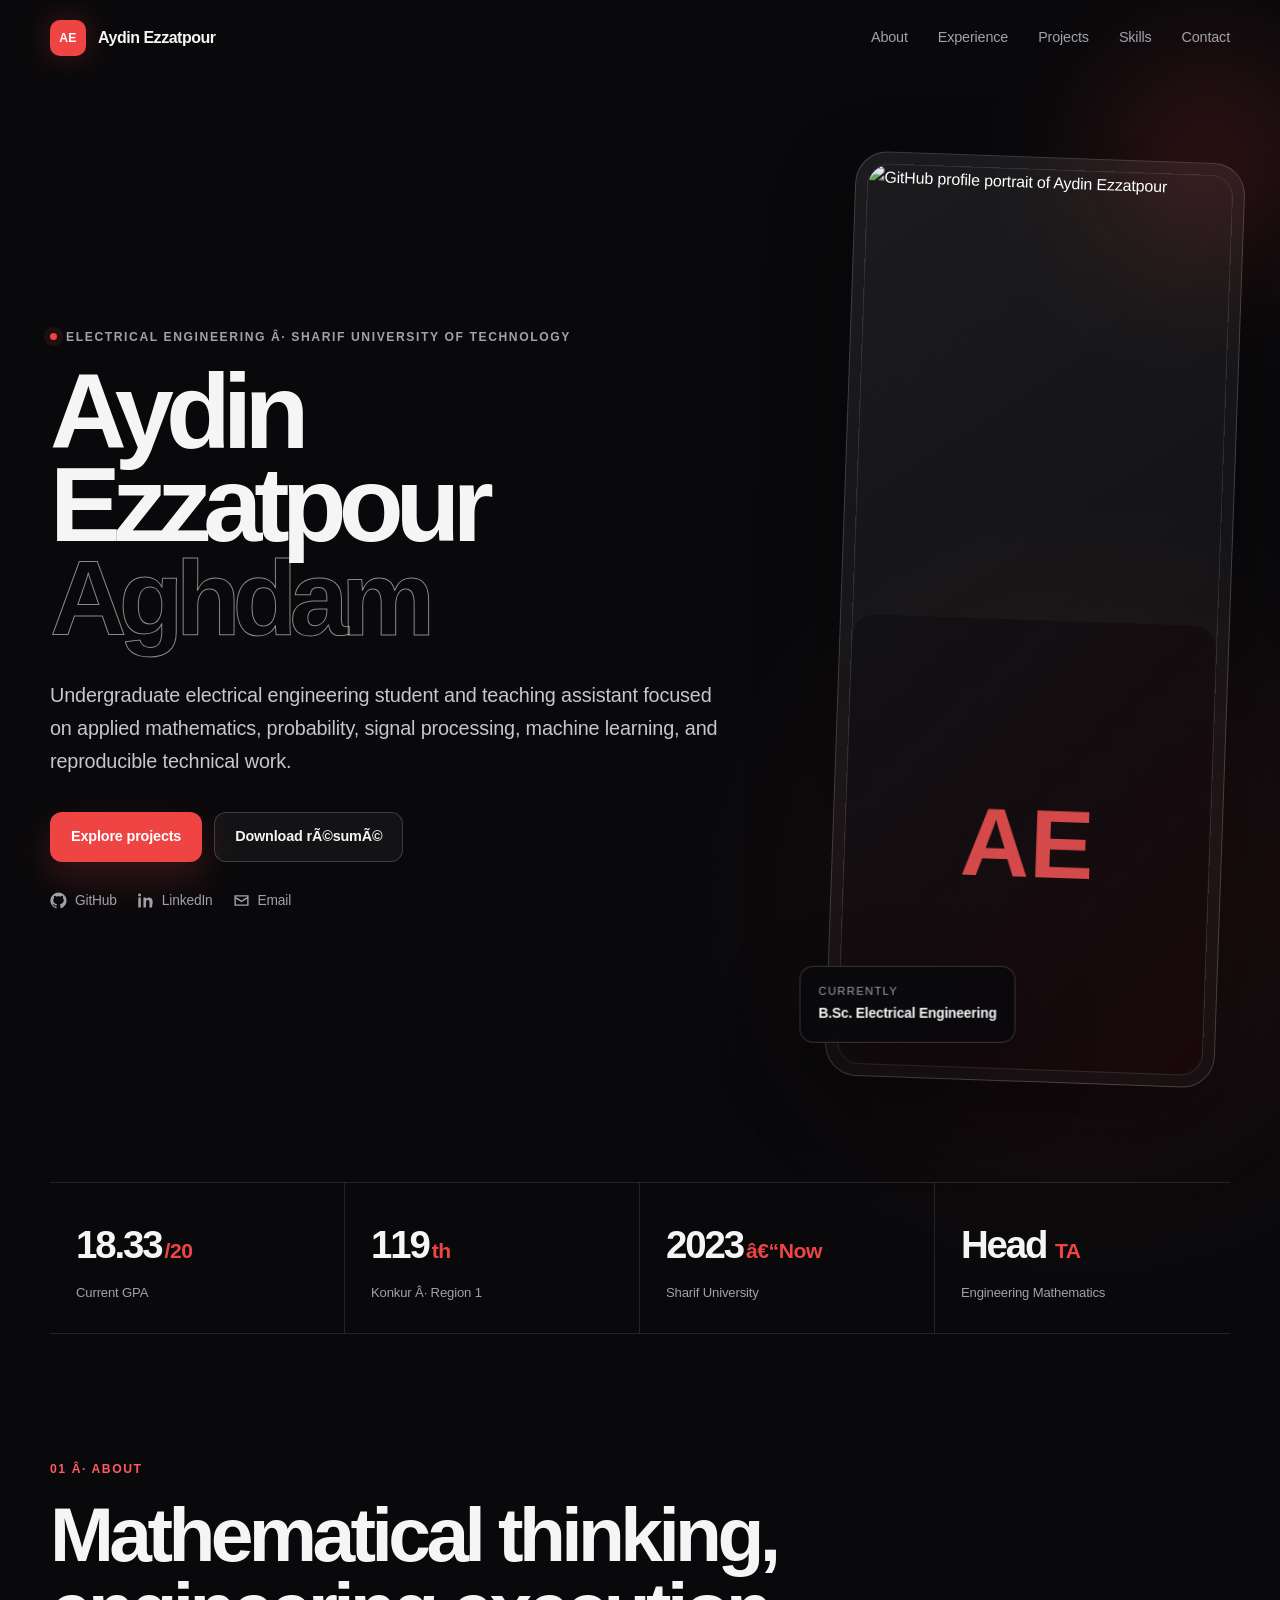
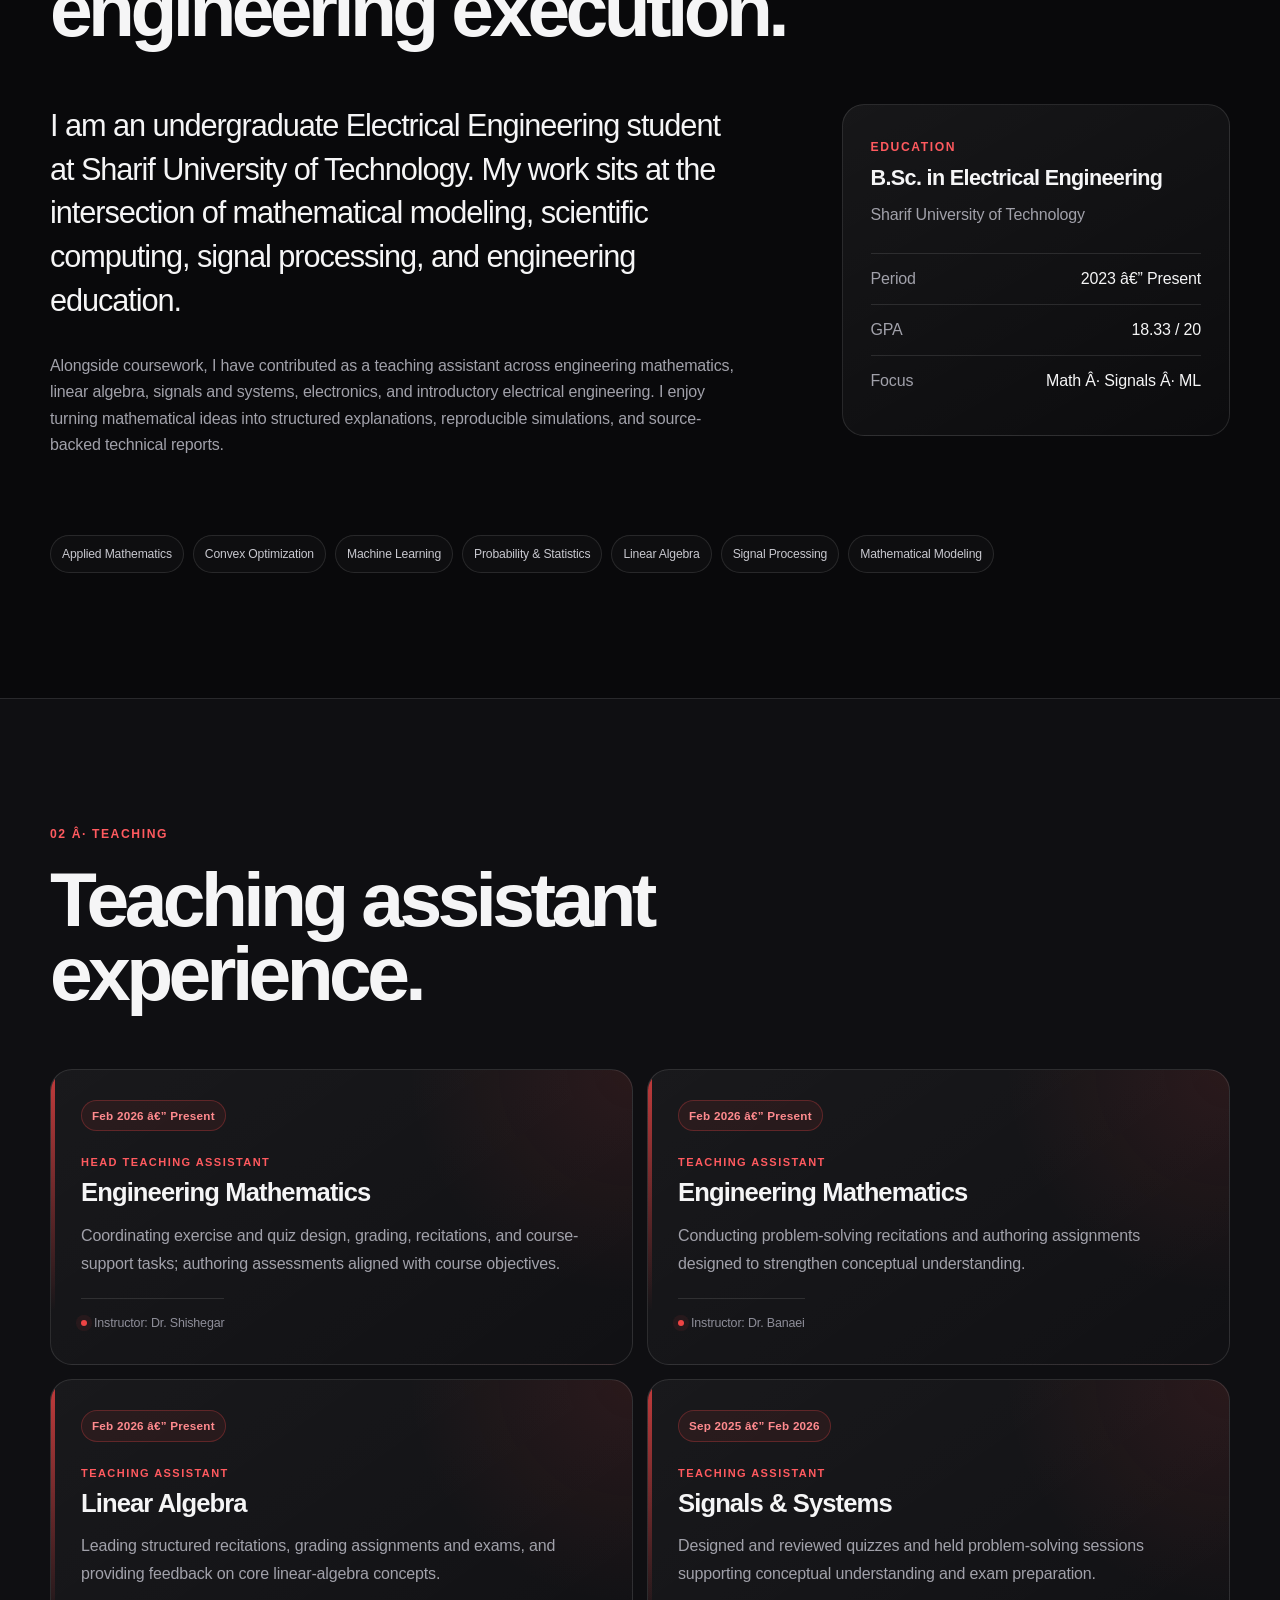
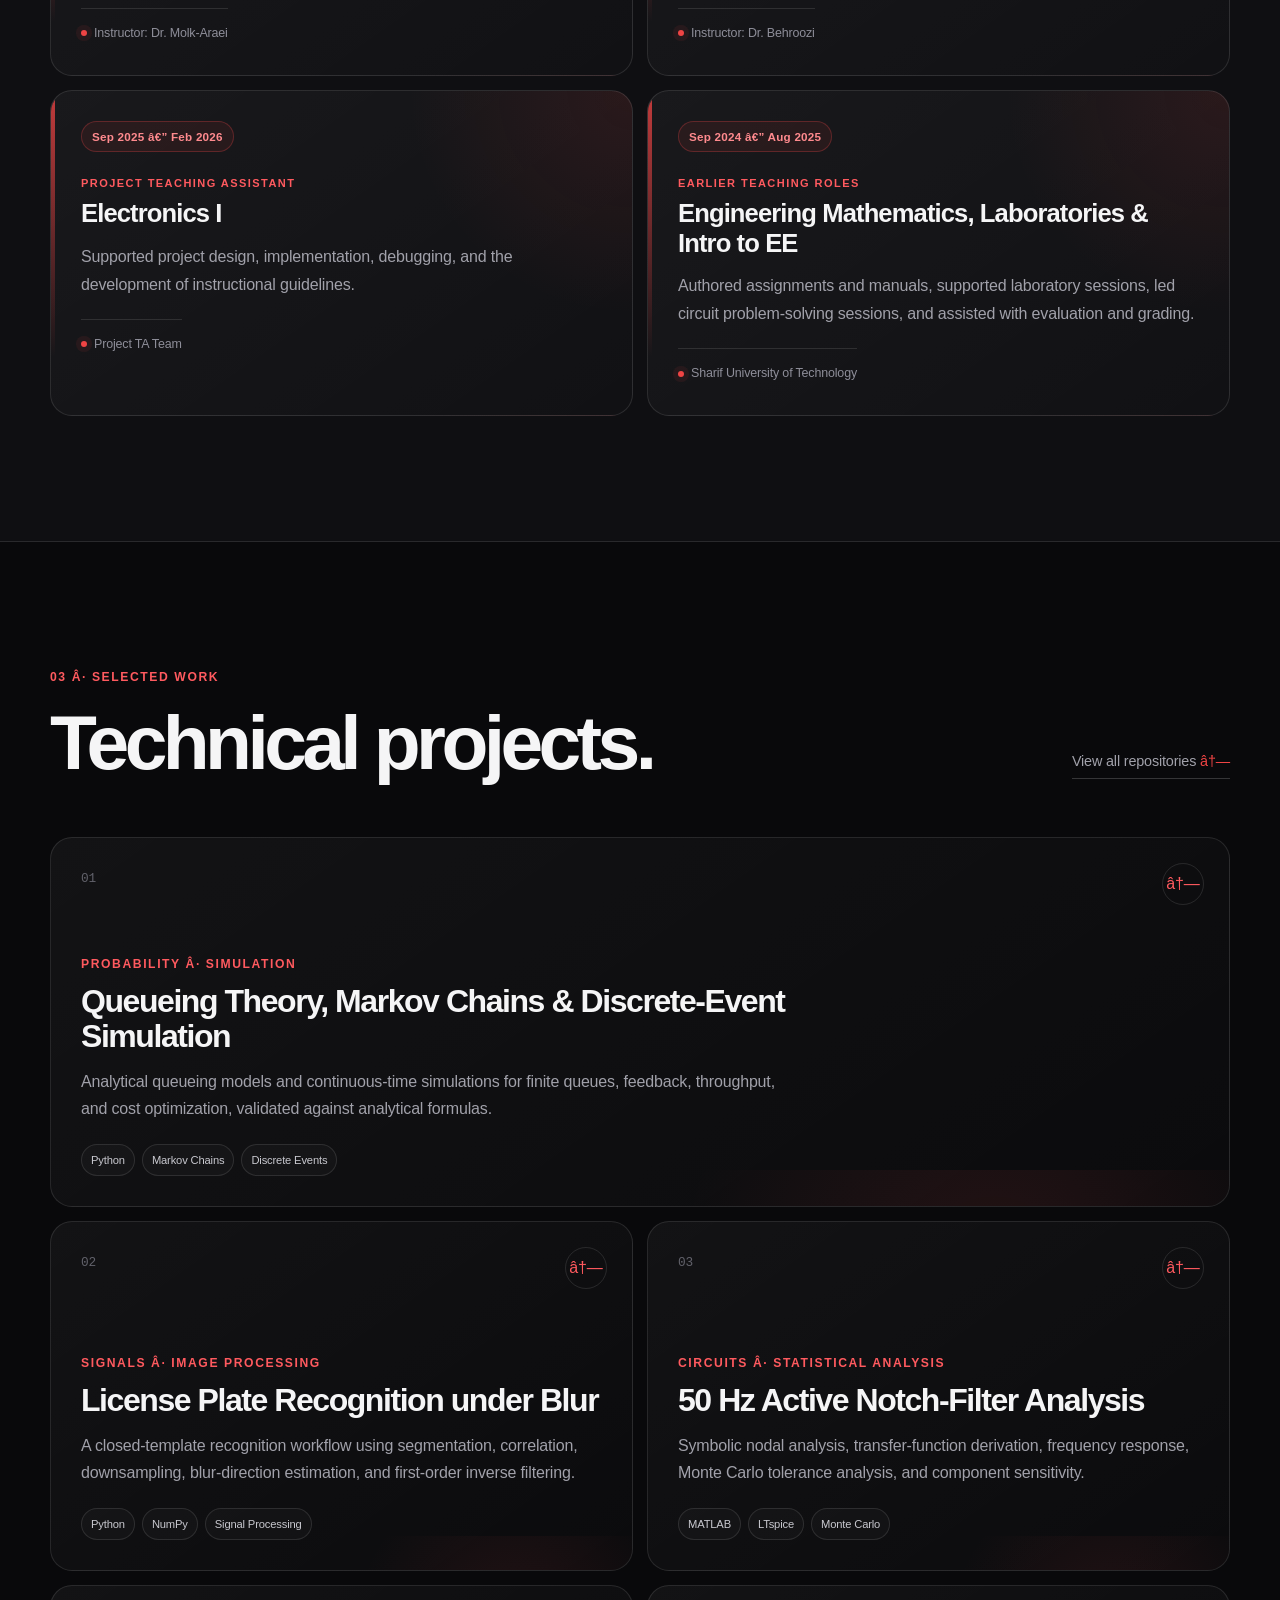
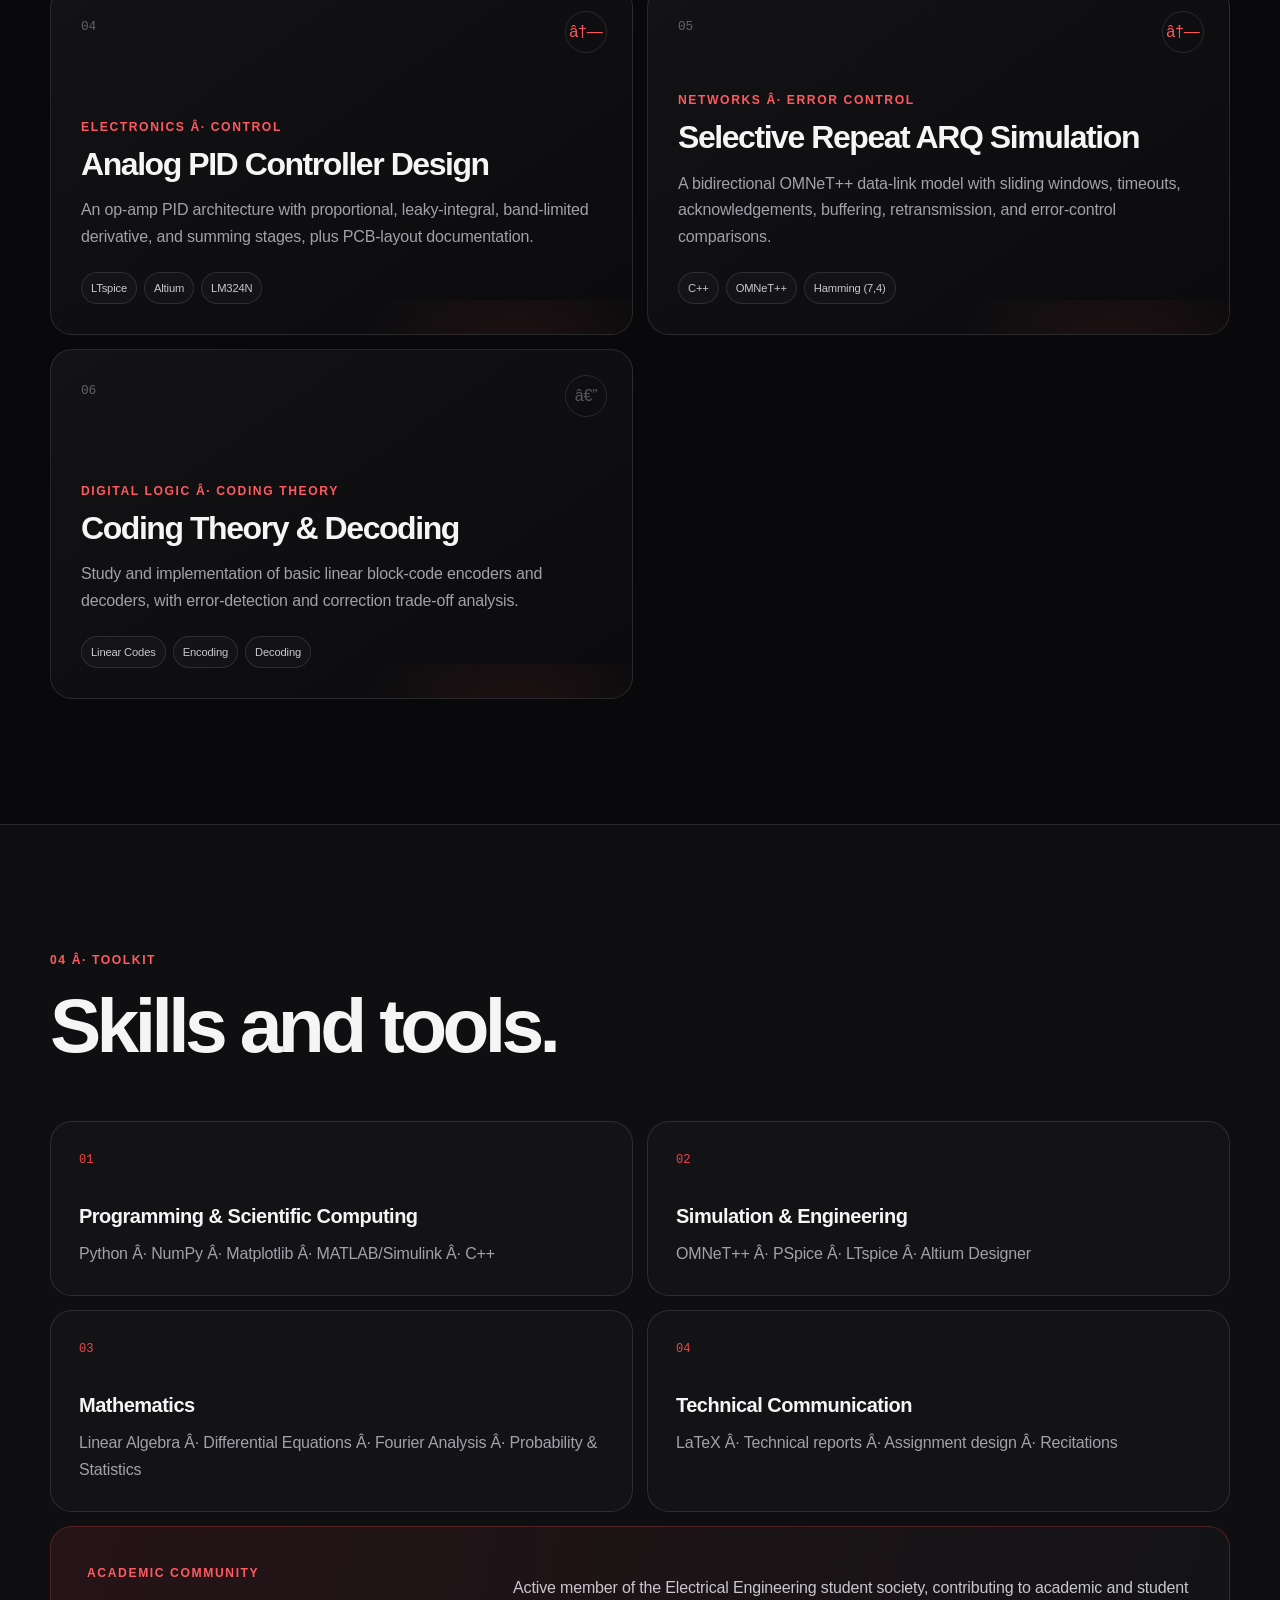
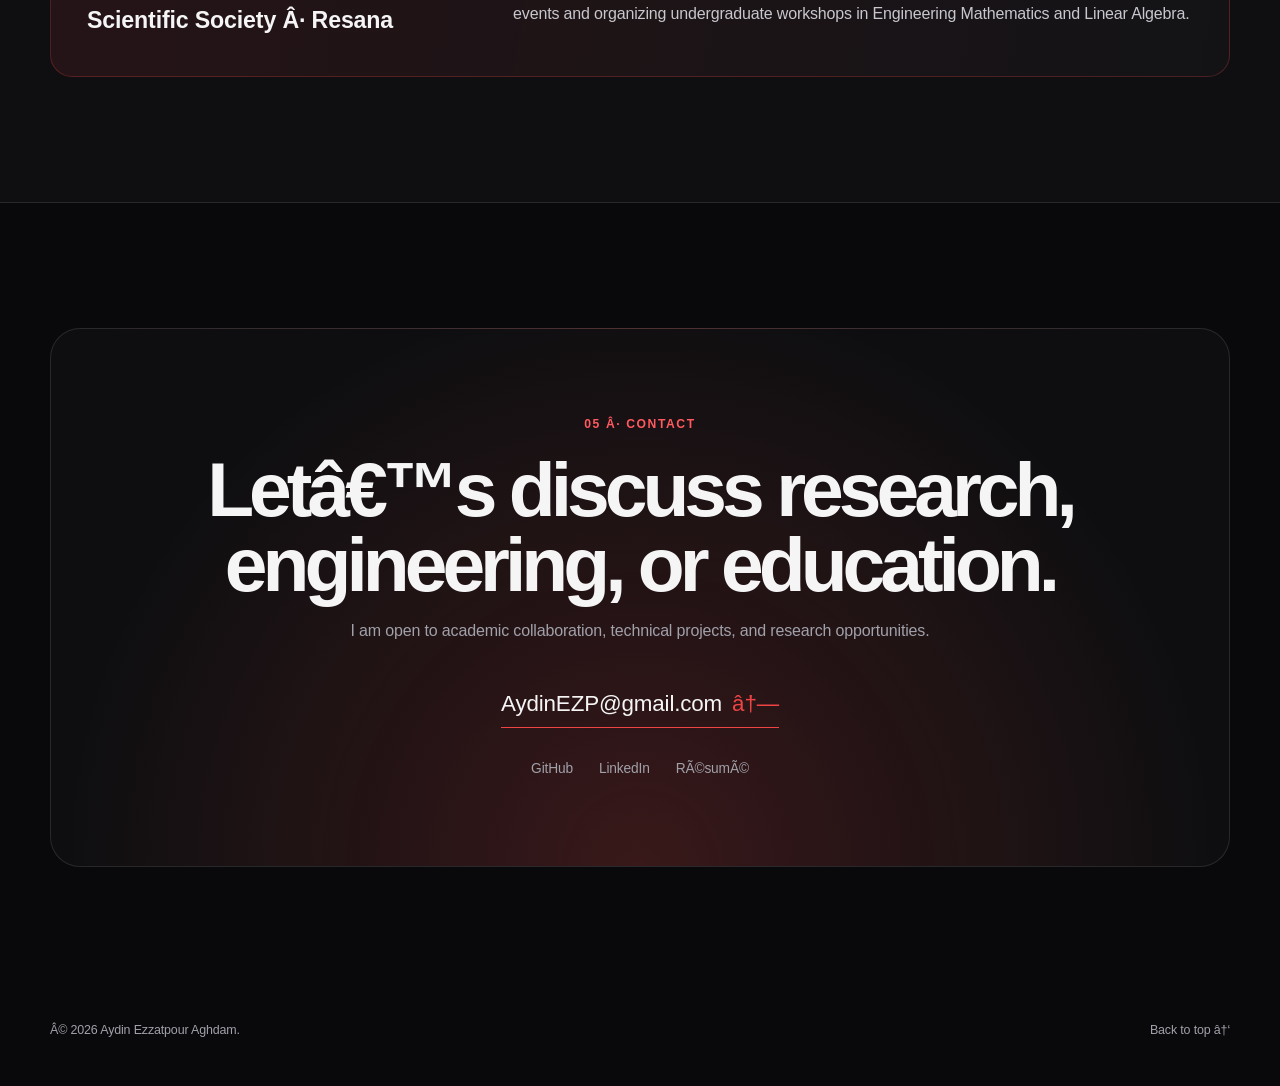
==== index.html @ 7d92f510 "Replace site with updated version" ====
﻿<!doctype html>
<html lang="en">
<head>
  <meta charset="utf-8">
  <meta name="viewport" content="width=device-width, initial-scale=1">
  <title>Aydin Ezzatpour Aghdam | Electrical Engineering</title>
  <meta name="description" content="Personal website of Aydin Ezzatpour Aghdam, an Electrical Engineering student at Sharif University of Technology interested in applied mathematics, machine learning, signal processing, and mathematical modeling.">
  <meta name="author" content="Aydin Ezzatpour Aghdam">
  <meta name="theme-color" content="#09090b">

  <meta property="og:type" content="website">
  <meta property="og:title" content="Aydin Ezzatpour Aghdam | Electrical Engineering">
  <meta property="og:description" content="Electrical Engineering student, teaching assistant, and technical project developer at Sharif University of Technology.">
  <meta property="og:url" content="https://aydinezp.github.io/">
  <meta property="og:image" content="https://avatars.githubusercontent.com/u/157618219?v=4">
  <meta name="twitter:card" content="summary">

  <link rel="canonical" href="https://aydinezp.github.io/">
  <link rel="icon" href="assets/favicon.svg" type="image/svg+xml">
  <link rel="stylesheet" href="styles.css?v=4">
  <script src="script.js" defer></script>

  <script type="application/ld+json">
  {
    "@context": "https://schema.org",
    "@type": "Person",
    "name": "Aydin Ezzatpour Aghdam",
    "url": "https://aydinezp.github.io/",
    "image": "https://avatars.githubusercontent.com/u/157618219?v=4",
    "email": "mailto:AydinEZP@gmail.com",
    "jobTitle": "Electrical Engineering Student",
    "affiliation": {
      "@type": "CollegeOrUniversity",
      "name": "Sharif University of Technology"
    },
    "sameAs": [
      "https://github.com/AydinEZP",
      "https://linkedin.com/in/aydinEZP"
    ]
  }
  </script>
</head>

<body>
  <a class="skip-link" href="#main-content">Skip to content</a>

  <header class="site-header" id="top">
    <nav class="nav container" aria-label="Main navigation">
      <a class="brand" href="#top" aria-label="Aydin Ezzatpour home">
        <span class="brand-mark">AE</span>
        <span class="brand-text">Aydin Ezzatpour</span>
      </a>

      <button class="nav-toggle" type="button" aria-expanded="false" aria-controls="nav-links" aria-label="Open navigation">
        <span></span><span></span><span></span>
      </button>

      <div class="nav-links" id="nav-links">
        <a href="#about">About</a>
        <a href="#experience">Experience</a>
        <a href="#projects">Projects</a>
        <a href="#skills">Skills</a>
        <a href="#contact">Contact</a>
      </div>
    </nav>
  </header>

  <main id="main-content">
    <section class="hero container">
      <div class="hero-copy reveal">
        <p class="eyebrow"><span class="status-dot"></span> Electrical Engineering Â· Sharif University of Technology</p>
        <h1>
          Aydin Ezzatpour
          <span>Aghdam</span>
        </h1>
        <p class="hero-lead">
          Undergraduate electrical engineering student and teaching assistant focused on
          applied mathematics, probability, signal processing, machine learning, and
          reproducible technical work.
        </p>

        <div class="hero-actions">
          <a class="button button-primary" href="#projects">Explore projects</a>
          <a class="button button-secondary" href="assets/Aydin-Ezzatpour-Resume.pdf" download>Download rÃ©sumÃ©</a>
        </div>

        <div class="social-row" aria-label="Social links">
          <a href="https://github.com/AydinEZP" target="_blank" rel="noreferrer" aria-label="GitHub profile">
            <svg aria-hidden="true" viewBox="0 0 24 24"><path d="M12 .7a11.5 11.5 0 0 0-3.6 22.4c.6.1.8-.2.8-.5v-2.2c-3.3.7-4-1.4-4-1.4-.5-1.4-1.3-1.8-1.3-1.8-1.1-.7.1-.7.1-.7 1.2.1 1.8 1.2 1.8 1.2 1.1 1.8 2.8 1.3 3.5 1 .1-.8.4-1.3.8-1.6-2.7-.3-5.5-1.3-5.5-5.7 0-1.3.5-2.3 1.2-3.1-.1-.3-.5-1.6.1-3.1 0 0 1-.3 3.2 1.2a11 11 0 0 1 5.8 0c2.2-1.5 3.2-1.2 3.2-1.2.6 1.5.2 2.8.1 3.1.8.8 1.2 1.8 1.2 3.1 0 4.4-2.8 5.4-5.5 5.7.4.4.8 1.1.8 2.2v3.3c0 .3.2.6.8.5A11.5 11.5 0 0 0 12 .7Z"/></svg>
            GitHub
          </a>
          <a href="https://linkedin.com/in/aydinEZP" target="_blank" rel="noreferrer" aria-label="LinkedIn profile">
            <svg aria-hidden="true" viewBox="0 0 24 24"><path d="M5.4 7.8H1.8V22h3.6V7.8ZM3.6 2A2.1 2.1 0 1 0 3.6 6.2 2.1 2.1 0 0 0 3.6 2Zm18.6 11.9c0-4.3-2.3-6.3-5.3-6.3-2.5 0-3.6 1.4-4.2 2.3V7.8H9.1V22h3.6v-7c0-1.8.3-3.6 2.6-3.6 2.2 0 2.3 2.1 2.3 3.7V22h3.6l1-8.1Z"/></svg>
            LinkedIn
          </a>
          <a href="mailto:AydinEZP@gmail.com" aria-label="Send an email">
            <svg aria-hidden="true" viewBox="0 0 24 24"><path d="M2 4.5h20v15H2v-15Zm2 2v.5l8 5 8-5v-.5H4Zm16 11V9.4l-8 5-8-5v8.1h16Z"/></svg>
            Email
          </a>
        </div>
      </div>

      <div class="hero-visual reveal">
        <div class="portrait-frame">
          <div class="portrait-glow"></div>
          <img
            src="https://avatars.githubusercontent.com/u/157618219?v=4"
            alt="GitHub profile portrait of Aydin Ezzatpour"
            width="460"
            height="460"
            loading="eager"
            onerror="this.hidden=true;this.nextElementSibling.hidden=false"
          >
          <div class="portrait-fallback" hidden aria-label="Aydin Ezzatpour initials">AE</div>
          <div class="portrait-label">
            <span>Currently</span>
            <strong>B.Sc. Electrical Engineering</strong>
          </div>
        </div>
      </div>
    </section>

    <section class="metrics container reveal" aria-label="Highlights">
      <article>
        <strong>18.33<span>/20</span></strong>
        <p>Current GPA</p>
      </article>
      <article>
        <strong>119<span>th</span></strong>
        <p>Konkur Â· Region 1</p>
      </article>
      <article>
        <strong>2023<span>â€“Now</span></strong>
        <p>Sharif University</p>
      </article>
      <article>
        <strong>Head<span> TA</span></strong>
        <p>Engineering Mathematics</p>
      </article>
    </section>

    <section class="section container" id="about">
      <div class="section-heading reveal">
        <p class="kicker">01 Â· About</p>
        <h2>Mathematical thinking,<br>engineering execution.</h2>
      </div>

      <div class="about-grid">
        <div class="about-copy reveal">
          <p class="large-copy">
            I am an undergraduate Electrical Engineering student at Sharif University
            of Technology. My work sits at the intersection of mathematical modeling,
            scientific computing, signal processing, and engineering education.
          </p>
          <p>
            Alongside coursework, I have contributed as a teaching assistant across
            engineering mathematics, linear algebra, signals and systems, electronics,
            and introductory electrical engineering. I enjoy turning mathematical
            ideas into structured explanations, reproducible simulations, and
            source-backed technical reports.
          </p>
        </div>

        <aside class="education-card reveal">
          <span class="card-label">Education</span>
          <h3>B.Sc. in Electrical Engineering</h3>
          <p>Sharif University of Technology</p>
          <dl>
            <div><dt>Period</dt><dd>2023 â€” Present</dd></div>
            <div><dt>GPA</dt><dd>18.33 / 20</dd></div>
            <div><dt>Focus</dt><dd>Math Â· Signals Â· ML</dd></div>
          </dl>
        </aside>
      </div>

      <div class="interest-strip reveal" aria-label="Research interests">
        <span>Applied Mathematics</span>
        <span>Convex Optimization</span>
        <span>Machine Learning</span>
        <span>Probability & Statistics</span>
        <span>Linear Algebra</span>
        <span>Signal Processing</span>
        <span>Mathematical Modeling</span>
      </div>
    </section>

    <section class="section section-alt" id="experience">
      <div class="container">
        <div class="section-heading reveal">
          <p class="kicker">02 Â· Teaching</p>
          <h2>Teaching assistant<br>experience.</h2>
        </div>

        <div class="timeline">
          <article class="timeline-item reveal">
            <div class="timeline-date">Feb 2026 â€” Present</div>
            <div>
              <p class="role-type">Head Teaching Assistant</p>
              <h3>Engineering Mathematics</h3>
              <p>Coordinating exercise and quiz design, grading, recitations, and course-support tasks; authoring assessments aligned with course objectives.</p>
              <span>Instructor: Dr. Shishegar</span>
            </div>
          </article>

          <article class="timeline-item reveal">
            <div class="timeline-date">Feb 2026 â€” Present</div>
            <div>
              <p class="role-type">Teaching Assistant</p>
              <h3>Engineering Mathematics</h3>
              <p>Conducting problem-solving recitations and authoring assignments designed to strengthen conceptual understanding.</p>
              <span>Instructor: Dr. Banaei</span>
            </div>
          </article>

          <article class="timeline-item reveal">
            <div class="timeline-date">Feb 2026 â€” Present</div>
            <div>
              <p class="role-type">Teaching Assistant</p>
              <h3>Linear Algebra</h3>
              <p>Leading structured recitations, grading assignments and exams, and providing feedback on core linear-algebra concepts.</p>
              <span>Instructor: Dr. Molk-Araei</span>
            </div>
          </article>

          <article class="timeline-item reveal">
            <div class="timeline-date">Sep 2025 â€” Feb 2026</div>
            <div>
              <p class="role-type">Teaching Assistant</p>
              <h3>Signals & Systems</h3>
              <p>Designed and reviewed quizzes and held problem-solving sessions supporting conceptual understanding and exam preparation.</p>
              <span>Instructor: Dr. Behroozi</span>
            </div>
          </article>

          <article class="timeline-item reveal">
            <div class="timeline-date">Sep 2025 â€” Feb 2026</div>
            <div>
              <p class="role-type">Project Teaching Assistant</p>
              <h3>Electronics I</h3>
              <p>Supported project design, implementation, debugging, and the development of instructional guidelines.</p>
              <span>Project TA Team</span>
            </div>
          </article>

          <article class="timeline-item reveal">
            <div class="timeline-date">Sep 2024 â€” Aug 2025</div>
            <div>
              <p class="role-type">Earlier Teaching Roles</p>
              <h3>Engineering Mathematics, Laboratories & Intro to EE</h3>
              <p>Authored assignments and manuals, supported laboratory sessions, led circuit problem-solving sessions, and assisted with evaluation and grading.</p>
              <span>Sharif University of Technology</span>
            </div>
          </article>
        </div>
      </div>
    </section>

    <section class="section container" id="projects">
      <div class="section-heading section-heading-row reveal">
        <div>
          <p class="kicker">03 Â· Selected work</p>
          <h2>Technical projects.</h2>
        </div>
        <a class="text-link" href="https://github.com/AydinEZP?tab=repositories" target="_blank" rel="noreferrer">
          View all repositories <span>â†—</span>
        </a>
      </div>

      <div class="project-grid">
        <article class="project-card featured reveal">
          <div class="project-number">01</div>
          <div>
            <p class="project-domain">Probability Â· Simulation</p>
            <h3>Queueing Theory, Markov Chains & Discrete-Event Simulation</h3>
            <p>Analytical queueing models and continuous-time simulations for finite queues, feedback, throughput, and cost optimization, validated against analytical formulas.</p>
            <div class="tags"><span>Python</span><span>Markov Chains</span><span>Discrete Events</span></div>
          </div>
          <a class="project-link" href="https://github.com/AydinEZP/probability-statistics-two-phase-project" target="_blank" rel="noreferrer" aria-label="Open queueing theory project on GitHub">â†—</a>
        </article>

        <article class="project-card reveal">
          <div class="project-number">02</div>
          <div>
            <p class="project-domain">Signals Â· Image Processing</p>
            <h3>License Plate Recognition under Blur</h3>
            <p>A closed-template recognition workflow using segmentation, correlation, downsampling, blur-direction estimation, and first-order inverse filtering.</p>
            <div class="tags"><span>Python</span><span>NumPy</span><span>Signal Processing</span></div>
          </div>
          <a class="project-link" href="https://github.com/AydinEZP/license-plate-recognition-signal-processing" target="_blank" rel="noreferrer" aria-label="Open license plate recognition project on GitHub">â†—</a>
        </article>

        <article class="project-card reveal">
          <div class="project-number">03</div>
          <div>
            <p class="project-domain">Circuits Â· Statistical Analysis</p>
            <h3>50 Hz Active Notch-Filter Analysis</h3>
            <p>Symbolic nodal analysis, transfer-function derivation, frequency response, Monte Carlo tolerance analysis, and component sensitivity.</p>
            <div class="tags"><span>MATLAB</span><span>LTspice</span><span>Monte Carlo</span></div>
          </div>
          <a class="project-link" href="https://github.com/AydinEZP/ect-multiphase-circuit-filter" target="_blank" rel="noreferrer" aria-label="Open notch filter project on GitHub">â†—</a>
        </article>

        <article class="project-card reveal">
          <div class="project-number">04</div>
          <div>
            <p class="project-domain">Electronics Â· Control</p>
            <h3>Analog PID Controller Design</h3>
            <p>An op-amp PID architecture with proportional, leaky-integral, band-limited derivative, and summing stages, plus PCB-layout documentation.</p>
            <div class="tags"><span>LTspice</span><span>Altium</span><span>LM324N</span></div>
          </div>
          <a class="project-link" href="https://github.com/AydinEZP/analog-circuit-pid-design" target="_blank" rel="noreferrer" aria-label="Open analog PID project on GitHub">â†—</a>
        </article>

        <article class="project-card reveal">
          <div class="project-number">05</div>
          <div>
            <p class="project-domain">Networks Â· Error Control</p>
            <h3>Selective Repeat ARQ Simulation</h3>
            <p>A bidirectional OMNeT++ data-link model with sliding windows, timeouts, acknowledgements, buffering, retransmission, and error-control comparisons.</p>
            <div class="tags"><span>C++</span><span>OMNeT++</span><span>Hamming (7,4)</span></div>
          </div>
          <a class="project-link" href="https://github.com/AydinEZP/selective-repeat-arq-simulation" target="_blank" rel="noreferrer" aria-label="Open selective repeat project on GitHub">â†—</a>
        </article>

        <article class="project-card reveal">
          <div class="project-number">06</div>
          <div>
            <p class="project-domain">Digital Logic Â· Coding Theory</p>
            <h3>Coding Theory & Decoding</h3>
            <p>Study and implementation of basic linear block-code encoders and decoders, with error-detection and correction trade-off analysis.</p>
            <div class="tags"><span>Linear Codes</span><span>Encoding</span><span>Decoding</span></div>
          </div>
          <span class="project-link muted" aria-label="No public repository">â€”</span>
        </article>
      </div>
    </section>

    <section class="section section-alt" id="skills">
      <div class="container">
        <div class="section-heading reveal">
          <p class="kicker">04 Â· Toolkit</p>
          <h2>Skills and tools.</h2>
        </div>

        <div class="skills-grid">
          <article class="skill-card reveal">
            <span>01</span>
            <h3>Programming & Scientific Computing</h3>
            <p>Python Â· NumPy Â· Matplotlib Â· MATLAB/Simulink Â· C++</p>
          </article>
          <article class="skill-card reveal">
            <span>02</span>
            <h3>Simulation & Engineering</h3>
            <p>OMNeT++ Â· PSpice Â· LTspice Â· Altium Designer</p>
          </article>
          <article class="skill-card reveal">
            <span>03</span>
            <h3>Mathematics</h3>
            <p>Linear Algebra Â· Differential Equations Â· Fourier Analysis Â· Probability & Statistics</p>
          </article>
          <article class="skill-card reveal">
            <span>04</span>
            <h3>Technical Communication</h3>
            <p>LaTeX Â· Technical reports Â· Assignment design Â· Recitations</p>
          </article>
        </div>

        <div class="activities reveal">
          <div>
            <p class="card-label">Academic community</p>
            <h3>Scientific Society Â· Resana</h3>
          </div>
          <p>
            Active member of the Electrical Engineering student society, contributing
            to academic and student events and organizing undergraduate workshops in
            Engineering Mathematics and Linear Algebra.
          </p>
        </div>
      </div>
    </section>

    <section class="contact section container" id="contact">
      <div class="contact-inner reveal">
        <p class="kicker">05 Â· Contact</p>
        <h2>Letâ€™s discuss research,<br>engineering, or education.</h2>
        <p>I am open to academic collaboration, technical projects, and research opportunities.</p>
        <a class="email-link" href="mailto:AydinEZP@gmail.com">AydinEZP@gmail.com <span>â†—</span></a>

        <div class="contact-links">
          <a href="https://github.com/AydinEZP" target="_blank" rel="noreferrer">GitHub</a>
          <a href="https://linkedin.com/in/aydinEZP" target="_blank" rel="noreferrer">LinkedIn</a>
          <a href="assets/Aydin-Ezzatpour-Resume.pdf" download>RÃ©sumÃ©</a>
        </div>
      </div>
    </section>
  </main>

  <footer class="footer container">
    <p>Â© <span id="year"></span> Aydin Ezzatpour Aghdam.</p>
    <a href="#top">Back to top â†‘</a>
  </footer>
</body>
</html>
---- styles.css ----
:root {
  --bg: #09090b;
  --bg-soft: #0f0f12;
  --surface: #141418;
  --surface-2: #19191e;
  --text: #f5f5f6;
  --muted: #a1a1aa;
  --line: rgba(255,255,255,.11);
  --line-strong: rgba(255,255,255,.18);
  --accent: #ef4444;
  --accent-bright: #ff5a5f;
  --accent-dark: #991b1b;
  --max: 1180px;
  --radius: 22px;
  --shadow: 0 30px 80px rgba(0,0,0,.35);
}

* { box-sizing: border-box; }
html { scroll-behavior: smooth; }
body {
  margin: 0;
  overflow-x: hidden;
  color: var(--text);
  background:
    radial-gradient(circle at 85% 12%, rgba(239,68,68,.10), transparent 25rem),
    radial-gradient(circle at 12% 36%, rgba(239,68,68,.04), transparent 24rem),
    var(--bg);
  font-family: Inter, ui-sans-serif, -apple-system, BlinkMacSystemFont, "Segoe UI", sans-serif;
  line-height: 1.65;
  letter-spacing: -.01em;
}
body::before {
  content: "";
  position: fixed;
  inset: 0;
  pointer-events: none;
  opacity: .22;
  background-image:
    linear-gradient(rgba(255,255,255,.025) 1px, transparent 1px),
    linear-gradient(90deg, rgba(255,255,255,.025) 1px, transparent 1px);
  background-size: 48px 48px;
  mask-image: linear-gradient(to bottom, black, transparent 75%);
  z-index: -1;
}
::selection { background: var(--accent); color: white; }
img { max-width: 100%; display: block; }
a { color: inherit; text-decoration: none; }
button, a { -webkit-tap-highlight-color: transparent; }
button { font: inherit; }
.container { width: min(var(--max), calc(100% - 40px)); margin-inline: auto; }

.skip-link {
  position: fixed;
  left: 16px;
  top: -60px;
  z-index: 999;
  background: var(--accent);
  color: white;
  padding: 10px 14px;
  border-radius: 8px;
}
.skip-link:focus { top: 16px; }

.site-header {
  position: sticky;
  top: 0;
  z-index: 100;
  border-bottom: 1px solid transparent;
  transition: background .25s, border-color .25s;
}
.site-header.scrolled {
  background: rgba(9,9,11,.82);
  border-color: var(--line);
  backdrop-filter: blur(18px);
}
.nav {
  height: 76px;
  display: flex;
  align-items: center;
  justify-content: space-between;
}
.brand { display: flex; align-items: center; gap: 12px; font-weight: 680; }
.brand-mark {
  display: grid;
  place-items: center;
  width: 36px;
  aspect-ratio: 1;
  border-radius: 10px;
  background: var(--accent);
  color: white;
  font-size: .76rem;
  letter-spacing: .03em;
  box-shadow: 0 0 34px rgba(239,68,68,.28);
}
.brand-text { letter-spacing: -.03em; }
.nav-links { display: flex; align-items: center; gap: 30px; }
.nav-links a { color: var(--muted); font-size: .9rem; transition: color .2s; }
.nav-links a:hover, .nav-links a.active { color: var(--text); }
.nav-toggle { display: none; background: none; border: 0; padding: 8px; cursor: pointer; }
.nav-toggle span { display: block; width: 24px; height: 2px; background: var(--text); margin: 5px 0; transition: .2s; }

.hero {
  min-height: calc(100vh - 76px);
  display: grid;
  grid-template-columns: minmax(0, 1.25fr) minmax(320px, .75fr);
  gap: 70px;
  align-items: center;
  padding-block: 80px 100px;
}
.eyebrow, .kicker, .project-domain, .role-type, .card-label {
  margin: 0 0 18px;
  color: var(--accent-bright);
  font-size: .76rem;
  font-weight: 750;
  letter-spacing: .13em;
  text-transform: uppercase;
}
.eyebrow {
  display: flex;
  align-items: center;
  gap: 9px;
  color: var(--muted);
}
.status-dot {
  width: 7px;
  height: 7px;
  border-radius: 999px;
  background: var(--accent);
  box-shadow: 0 0 0 6px rgba(239,68,68,.1);
}
.hero h1 {
  margin: 0;
  max-width: 760px;
  font-size: clamp(3.8rem, 8.3vw, 7.4rem);
  line-height: .88;
  letter-spacing: -.075em;
  font-weight: 790;
}
.hero h1 span {
  display: block;
  color: transparent;
  -webkit-text-stroke: 1px rgba(255,255,255,.52);
}
.hero-lead {
  max-width: 680px;
  margin: 34px 0 0;
  color: #c6c6cc;
  font-size: clamp(1rem, 1.6vw, 1.24rem);
}
.hero-actions { display: flex; flex-wrap: wrap; gap: 12px; margin-top: 34px; }
.button {
  display: inline-flex;
  align-items: center;
  justify-content: center;
  min-height: 50px;
  padding: 0 20px;
  border-radius: 12px;
  font-size: .9rem;
  font-weight: 690;
  border: 1px solid transparent;
  transition: transform .2s, border-color .2s, background .2s;
}
.button:hover { transform: translateY(-2px); }
.button-primary { background: var(--accent); color: white; box-shadow: 0 16px 38px rgba(239,68,68,.22); }
.button-primary:hover { background: var(--accent-bright); }
.button-secondary { background: rgba(255,255,255,.045); border-color: var(--line-strong); }
.button-secondary:hover { border-color: rgba(255,255,255,.34); background: rgba(255,255,255,.075); }

.social-row { display: flex; flex-wrap: wrap; gap: 20px; margin-top: 28px; }
.social-row a { display: flex; align-items: center; gap: 8px; color: var(--muted); font-size: .86rem; transition: color .2s; }
.social-row a:hover { color: var(--text); }
.social-row svg { width: 17px; height: 17px; fill: currentColor; }

.hero-visual { display: flex; justify-content: flex-end; }
.portrait-frame {
  position: relative;
  width: min(390px, 100%);
  aspect-ratio: .82;
  padding: 12px;
  border: 1px solid var(--line-strong);
  border-radius: 32px;
  background: linear-gradient(145deg, rgba(255,255,255,.08), rgba(255,255,255,.02));
  box-shadow: var(--shadow);
  transform: rotate(2deg);
}
.portrait-frame::after {
  content: "";
  position: absolute;
  inset: 11px;
  border: 1px solid rgba(255,255,255,.10);
  border-radius: 22px;
  pointer-events: none;
}
.portrait-frame img, .portrait-fallback {
  width: 100%;
  height: 100%;
  object-fit: cover;
  border-radius: 22px;
  filter: saturate(.75) contrast(1.08);
}
.portrait-fallback {
  display: grid;
  place-items: center;
  background: linear-gradient(135deg, var(--surface-2), #241012);
  font-size: 6rem;
  font-weight: 800;
  color: var(--accent);
}
.portrait-glow {
  position: absolute;
  width: 45%;
  aspect-ratio: 1;
  right: -13%;
  top: -10%;
  border-radius: 999px;
  background: var(--accent);
  filter: blur(75px);
  opacity: .26;
  z-index: -1;
}
.portrait-label {
  position: absolute;
  left: -28px;
  bottom: 34px;
  z-index: 2;
  padding: 15px 18px;
  border: 1px solid var(--line-strong);
  border-radius: 14px;
  background: rgba(9,9,11,.83);
  backdrop-filter: blur(14px);
  box-shadow: var(--shadow);
  transform: rotate(-2deg);
}
.portrait-label span { display: block; color: var(--muted); font-size: .7rem; text-transform: uppercase; letter-spacing: .12em; }
.portrait-label strong { font-size: .86rem; }

.metrics {
  display: grid;
  grid-template-columns: repeat(4, 1fr);
  border-block: 1px solid var(--line);
}
.metrics article { padding: 30px 26px; border-right: 1px solid var(--line); }
.metrics article:last-child { border-right: 0; }
.metrics strong { font-size: clamp(1.7rem, 3vw, 2.5rem); letter-spacing: -.055em; }
.metrics strong span { color: var(--accent); font-size: .55em; letter-spacing: -.02em; margin-left: 3px; }
.metrics p { margin: 5px 0 0; color: var(--muted); font-size: .82rem; }

.section { padding-block: 125px; }
.section-alt { background: var(--bg-soft); border-block: 1px solid var(--line); }
.section-heading { margin-bottom: 58px; }
.section-heading h2 {
  margin: 0;
  font-size: clamp(2.5rem, 6vw, 5.2rem);
  line-height: .97;
  letter-spacing: -.06em;
}
.section-heading-row { display: flex; align-items: end; justify-content: space-between; gap: 30px; }
.text-link { color: var(--muted); font-size: .9rem; border-bottom: 1px solid var(--line-strong); padding-bottom: 5px; }
.text-link span { color: var(--accent); }
.text-link:hover { color: var(--text); }

.about-grid { display: grid; grid-template-columns: 1.3fr .7fr; gap: 70px; align-items: start; }
.about-copy { max-width: 700px; }
.about-copy p { color: var(--muted); }
.about-copy .large-copy { margin-top: 0; color: var(--text); font-size: clamp(1.3rem, 2.4vw, 2rem); line-height: 1.42; letter-spacing: -.035em; }
.education-card {
  padding: 28px;
  border: 1px solid var(--line);
  border-radius: var(--radius);
  background: linear-gradient(150deg, rgba(255,255,255,.06), rgba(255,255,255,.015));
}
.education-card h3 { margin: 0; font-size: 1.35rem; letter-spacing: -.03em; }
.education-card > p { margin: 7px 0 24px; color: var(--muted); }
.education-card dl { margin: 0; }
.education-card dl div { display: flex; justify-content: space-between; gap: 18px; padding: 12px 0; border-top: 1px solid var(--line); }
.education-card dt { color: var(--muted); }
.education-card dd { margin: 0; text-align: right; }
.interest-strip { display: flex; flex-wrap: wrap; gap: 9px; margin-top: 60px; }
.interest-strip span, .tags span {
  padding: 8px 11px;
  border: 1px solid var(--line);
  border-radius: 999px;
  color: #c8c8cf;
  background: rgba(255,255,255,.025);
  font-size: .76rem;
}

.timeline { border-top: 1px solid var(--line); }
.timeline-item {
  display: grid;
  grid-template-columns: 220px 1fr;
  gap: 40px;
  padding: 38px 0;
  border-bottom: 1px solid var(--line);
}
.timeline-date { color: var(--muted); font-size: .85rem; }
.timeline-item h3 { margin: 0; font-size: clamp(1.2rem, 2vw, 1.6rem); letter-spacing: -.025em; }
.timeline-item p:not(.role-type) { max-width: 720px; color: var(--muted); margin: 10px 0; }
.timeline-item span { font-size: .8rem; color: #777782; }
.timeline-item .role-type { margin-bottom: 5px; }

.project-grid { display: grid; grid-template-columns: repeat(2, 1fr); gap: 14px; }
.project-card {
  position: relative;
  min-height: 350px;
  padding: 30px;
  display: flex;
  flex-direction: column;
  justify-content: space-between;
  border: 1px solid var(--line);
  border-radius: var(--radius);
  background: linear-gradient(145deg, rgba(255,255,255,.045), rgba(255,255,255,.012));
  overflow: hidden;
  transition: transform .25s, border-color .25s, background .25s;
}
.project-card::before {
  content: "";
  position: absolute;
  inset: auto -20% -45% 40%;
  height: 55%;
  background: radial-gradient(circle, rgba(239,68,68,.1), transparent 65%);
  pointer-events: none;
}
.project-card:hover { transform: translateY(-5px); border-color: rgba(239,68,68,.38); background: linear-gradient(145deg, rgba(255,255,255,.065), rgba(255,255,255,.018)); }
.project-card.featured { grid-column: span 2; min-height: 370px; }
.project-number { color: #62626b; font-size: .8rem; font-family: ui-monospace, SFMono-Regular, Menlo, monospace; }
.project-card h3 { max-width: 760px; margin: 0; font-size: clamp(1.45rem, 2.5vw, 2.15rem); line-height: 1.08; letter-spacing: -.045em; }
.project-card p:not(.project-domain) { max-width: 700px; color: var(--muted); }
.project-domain { margin-bottom: 10px; }
.tags { display: flex; flex-wrap: wrap; gap: 7px; margin-top: 22px; }
.tags span { padding: 6px 9px; font-size: .7rem; }
.project-link {
  position: absolute;
  right: 25px;
  top: 25px;
  display: grid;
  place-items: center;
  width: 42px;
  aspect-ratio: 1;
  border: 1px solid var(--line);
  border-radius: 50%;
  color: var(--accent-bright);
  transition: background .2s, color .2s, transform .2s;
}
.project-link:hover { background: var(--accent); color: white; transform: rotate(8deg); }
.project-link.muted { color: #575761; }

.skills-grid { display: grid; grid-template-columns: repeat(2, 1fr); gap: 14px; }
.skill-card { padding: 28px; border: 1px solid var(--line); border-radius: var(--radius); background: rgba(255,255,255,.02); }
.skill-card > span { display: block; color: var(--accent); font-family: ui-monospace, monospace; font-size: .76rem; }
.skill-card h3 { margin: 30px 0 8px; font-size: 1.25rem; letter-spacing: -.025em; }
.skill-card p { margin: 0; color: var(--muted); }
.activities {
  display: grid;
  grid-template-columns: .7fr 1.3fr;
  gap: 60px;
  align-items: center;
  margin-top: 14px;
  padding: 36px;
  border: 1px solid rgba(239,68,68,.25);
  border-radius: var(--radius);
  background: linear-gradient(100deg, rgba(239,68,68,.10), rgba(255,255,255,.02));
}
.activities h3 { margin: 0; font-size: 1.45rem; }
.activities p:last-child { margin: 0; color: #c7c7cd; }

.contact { text-align: center; }
.contact-inner {
  padding: 85px 30px;
  border: 1px solid var(--line);
  border-radius: 30px;
  background:
    radial-gradient(circle at 50% 100%, rgba(239,68,68,.19), transparent 36rem),
    rgba(255,255,255,.022);
}
.contact h2 { margin: 0; font-size: clamp(2.4rem, 6vw, 5.4rem); line-height: .98; letter-spacing: -.065em; }
.contact > div > p:not(.kicker) { color: var(--muted); }
.email-link { display: inline-flex; gap: 10px; margin: 26px 0 30px; color: var(--text); font-size: clamp(1.05rem, 2vw, 1.4rem); border-bottom: 1px solid var(--accent); padding-bottom: 4px; }
.email-link span { color: var(--accent); }
.contact-links { display: flex; justify-content: center; gap: 26px; }
.contact-links a { color: var(--muted); font-size: .86rem; }
.contact-links a:hover { color: var(--text); }

.footer {
  display: flex;
  justify-content: space-between;
  align-items: center;
  padding-block: 28px 45px;
  color: var(--muted);
  font-size: .78rem;
}
.footer p { margin: 0; }
.footer a:hover { color: var(--text); }

.reveal { opacity: 0; transform: translateY(22px); transition: opacity .65s ease, transform .65s ease; }
.reveal.visible { opacity: 1; transform: translateY(0); }

a:focus-visible, button:focus-visible { outline: 2px solid var(--accent-bright); outline-offset: 4px; }

@media (max-width: 900px) {
  .hero { grid-template-columns: 1fr; min-height: auto; padding-top: 70px; }
  .hero-visual { justify-content: center; }
  .portrait-frame { width: min(420px, 85vw); }
  .metrics { grid-template-columns: repeat(2, 1fr); }
  .metrics article:nth-child(2) { border-right: 0; }
  .metrics article:nth-child(-n+2) { border-bottom: 1px solid var(--line); }
  .about-grid { grid-template-columns: 1fr; gap: 40px; }
  .timeline-item { grid-template-columns: 170px 1fr; }
  .activities { grid-template-columns: 1fr; gap: 16px; }
}

@media (max-width: 700px) {
  .container { width: min(100% - 28px, var(--max)); }
  .site-header { background: rgba(9,9,11,.88); backdrop-filter: blur(14px); }
  .nav-toggle { display: block; }
  .nav-links {
    position: fixed;
    inset: 76px 14px auto;
    display: grid;
    gap: 0;
    padding: 10px;
    border: 1px solid var(--line);
    border-radius: 16px;
    background: #111114;
    box-shadow: var(--shadow);
    opacity: 0;
    pointer-events: none;
    transform: translateY(-10px);
    transition: .2s;
  }
  .nav-links.open { opacity: 1; pointer-events: auto; transform: translateY(0); }
  .nav-links a { padding: 13px 12px; border-bottom: 1px solid var(--line); }
  .nav-links a:last-child { border-bottom: 0; }
  .nav-toggle.open span:nth-child(1) { transform: translateY(7px) rotate(45deg); }
  .nav-toggle.open span:nth-child(2) { opacity: 0; }
  .nav-toggle.open span:nth-child(3) { transform: translateY(-7px) rotate(-45deg); }
  .brand-text { display: none; }
  .hero { gap: 58px; padding-block: 60px 80px; }
  .hero h1 { font-size: clamp(3.25rem, 17vw, 5.8rem); }
  .hero-actions { display: grid; grid-template-columns: 1fr; }
  .portrait-label { left: -4px; bottom: 18px; }
  .metrics article { padding: 22px 16px; }
  .section { padding-block: 90px; }
  .section-heading { margin-bottom: 40px; }
  .section-heading-row { display: block; }
  .text-link { display: inline-block; margin-top: 22px; }
  .timeline-item { grid-template-columns: 1fr; gap: 8px; padding: 30px 0; }
  .project-grid, .skills-grid { grid-template-columns: 1fr; }
  .project-card.featured { grid-column: span 1; }
  .project-card { min-height: 390px; padding: 24px; }
  .contact-inner { padding: 65px 18px; }
  .email-link { overflow-wrap: anywhere; }
  .contact-links { flex-wrap: wrap; }
}

@media (prefers-reduced-motion: reduce) {
  html { scroll-behavior: auto; }
  *, *::before, *::after { animation-duration: .01ms !important; transition-duration: .01ms !important; }
  .reveal { opacity: 1; transform: none; }
}

@media print {
  .site-header, .hero-actions, .social-row, .project-link, .footer a { display: none !important; }
  body { background: white; color: #111; }
  .section-alt { background: white; }
  .project-card, .skill-card, .education-card, .contact-inner { border-color: #ccc; break-inside: avoid; }
  .about-copy p, .timeline-item p:not(.role-type), .skill-card p, .project-card p:not(.project-domain) { color: #333; }
}

/* ===== Teaching timeline card redesign ===== */
.timeline {
  display: grid;
  grid-template-columns: repeat(2, minmax(0, 1fr));
  gap: 14px;
  border-top: 0;
}

.timeline-item {
  position: relative;
  display: block;
  min-width: 0;
  padding: 30px;
  border: 1px solid var(--line);
  border-radius: var(--radius);
  background:
    radial-gradient(circle at 100% 0, rgba(239, 68, 68, .10), transparent 14rem),
    linear-gradient(145deg, rgba(255, 255, 255, .045), rgba(255, 255, 255, .012));
  overflow: hidden;
  transition: transform .25s ease, border-color .25s ease, background .25s ease;
}

.timeline-item::before {
  content: "";
  position: absolute;
  top: 0;
  left: 0;
  width: 4px;
  height: 100%;
  background: linear-gradient(to bottom, var(--accent), transparent 82%);
  opacity: .8;
}

.timeline-item:hover {
  transform: translateY(-4px);
  border-color: rgba(239, 68, 68, .38);
  background:
    radial-gradient(circle at 100% 0, rgba(239, 68, 68, .15), transparent 15rem),
    linear-gradient(145deg, rgba(255, 255, 255, .065), rgba(255, 255, 255, .018));
}

.timeline-date {
  display: inline-flex;
  align-items: center;
  width: fit-content;
  min-height: 30px;
  padding: 5px 10px;
  border: 1px solid rgba(239, 68, 68, .28);
  border-radius: 999px;
  background: rgba(239, 68, 68, .08);
  color: #ff8a8e;
  font-size: .73rem;
  font-weight: 700;
  letter-spacing: .02em;
}

.timeline-item > div:last-child {
  min-width: 0;
  margin-top: 22px;
}

.timeline-item .role-type {
  margin: 0 0 7px;
  font-size: .69rem;
}

.timeline-item h3 {
  margin: 0;
  font-size: clamp(1.25rem, 2vw, 1.7rem);
  line-height: 1.15;
  letter-spacing: -.035em;
}

.timeline-item p:not(.role-type) {
  max-width: none;
  margin: 14px 0 20px;
  color: var(--muted);
  line-height: 1.75;
}

.timeline-item span {
  display: inline-flex;
  align-items: center;
  gap: 7px;
  padding-top: 14px;
  border-top: 1px solid var(--line);
  color: #8e8e99;
  font-size: .78rem;
}

.timeline-item span::before {
  content: "";
  width: 6px;
  height: 6px;
  flex: 0 0 auto;
  border-radius: 50%;
  background: var(--accent);
  box-shadow: 0 0 0 5px rgba(239, 68, 68, .08);
}

@media (max-width: 900px) {
  .timeline {
    grid-template-columns: 1fr;
  }

  .timeline-item {
    padding: 26px;
  }
}

@media (max-width: 700px) {
  .timeline {
    gap: 12px;
  }

  .timeline-item {
    display: block;
    grid-template-columns: none;
    min-height: 0;
    padding: 22px 20px 22px 24px;
  }

  .timeline-item > div:last-child {
    display: block;
    margin-top: 18px;
  }

  .timeline-item h3 {
    font-size: 1.28rem;
  }

  .timeline-item p:not(.role-type) {
    margin: 11px 0 17px;
    font-size: .93rem;
    line-height: 1.65;
  }
}
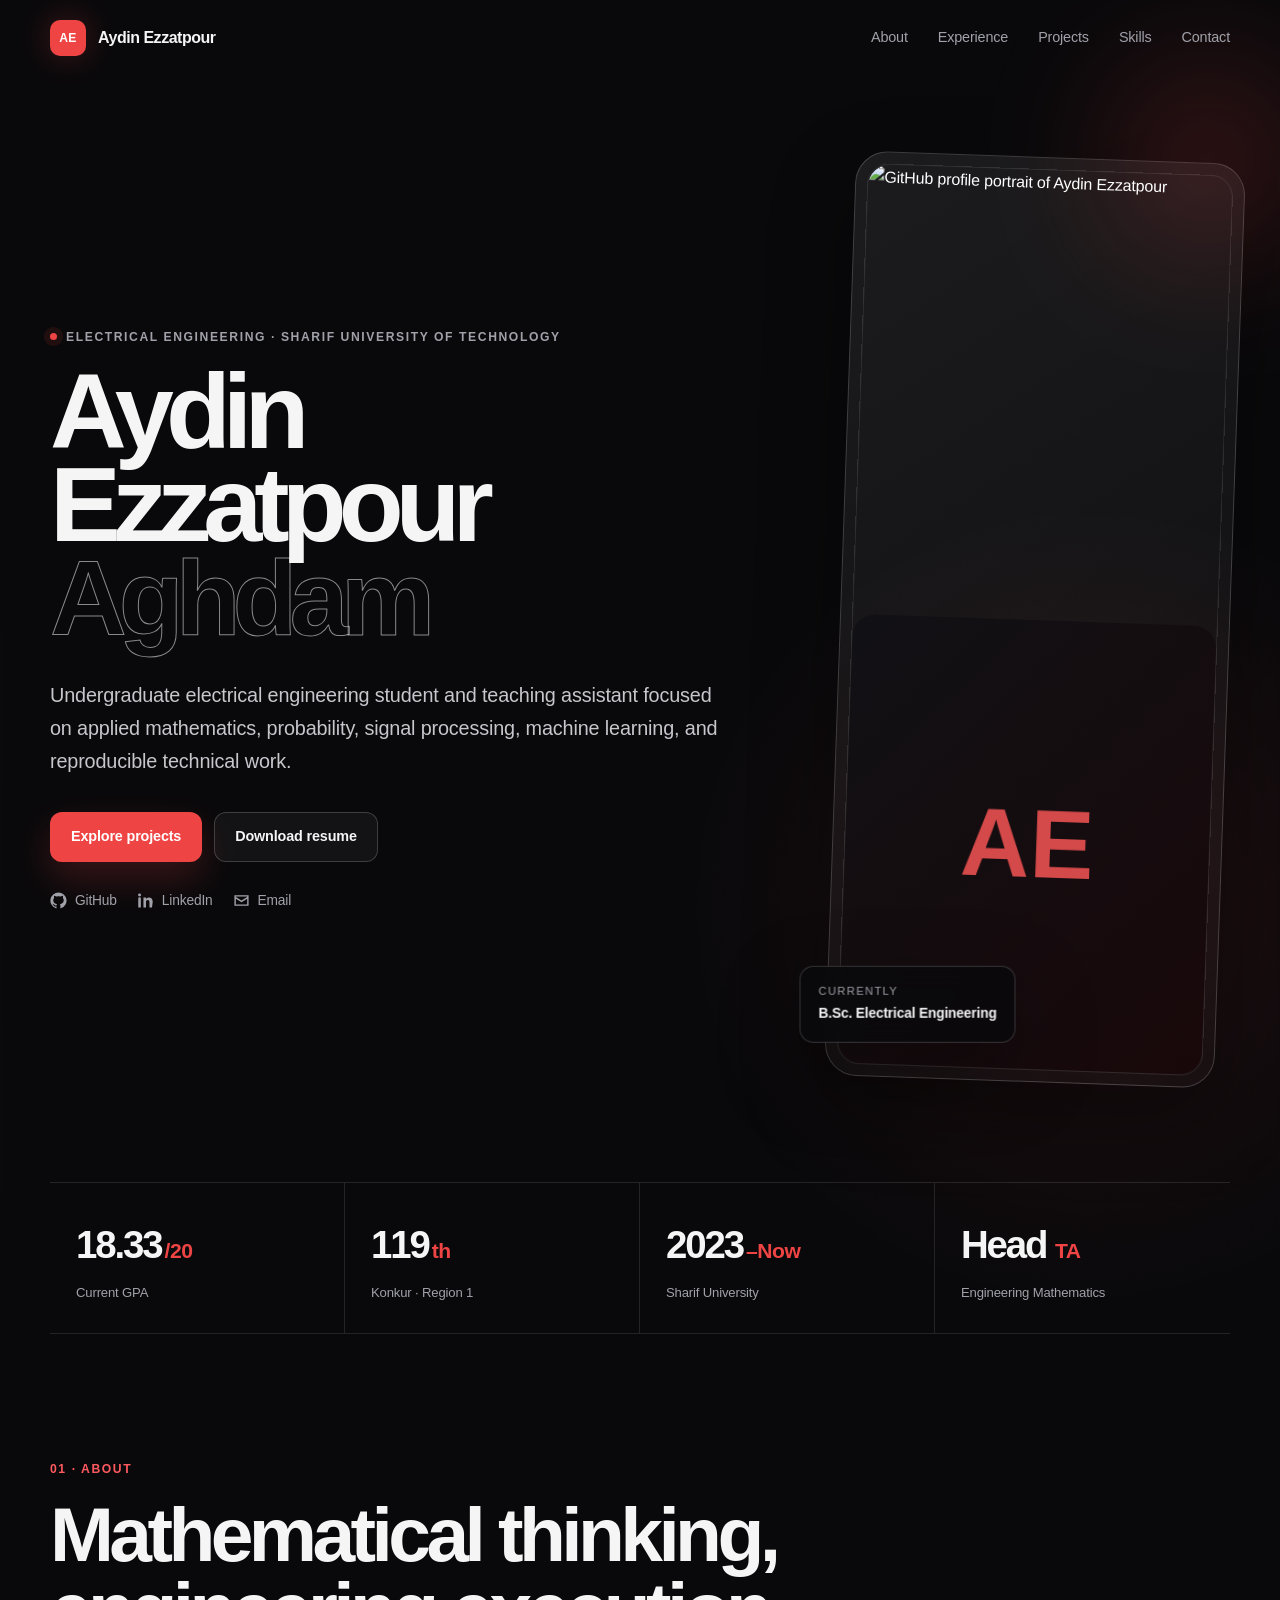
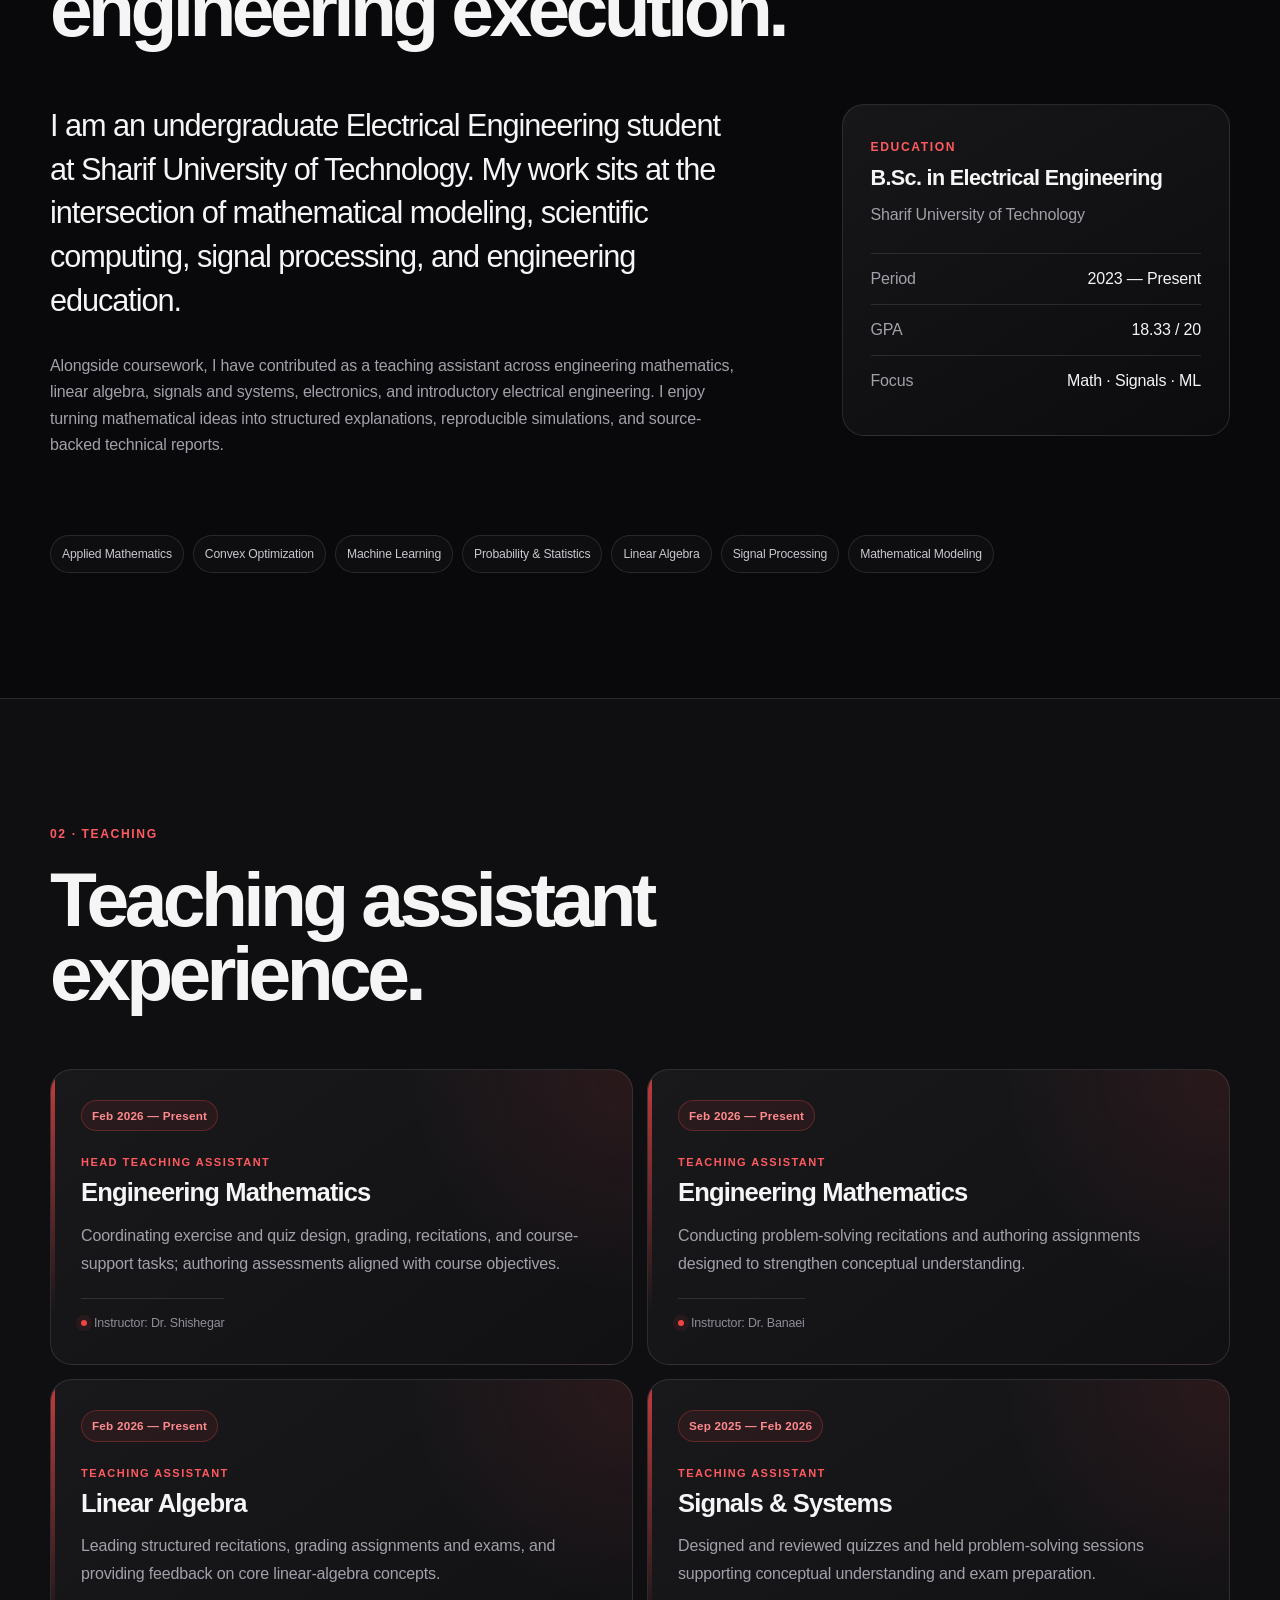
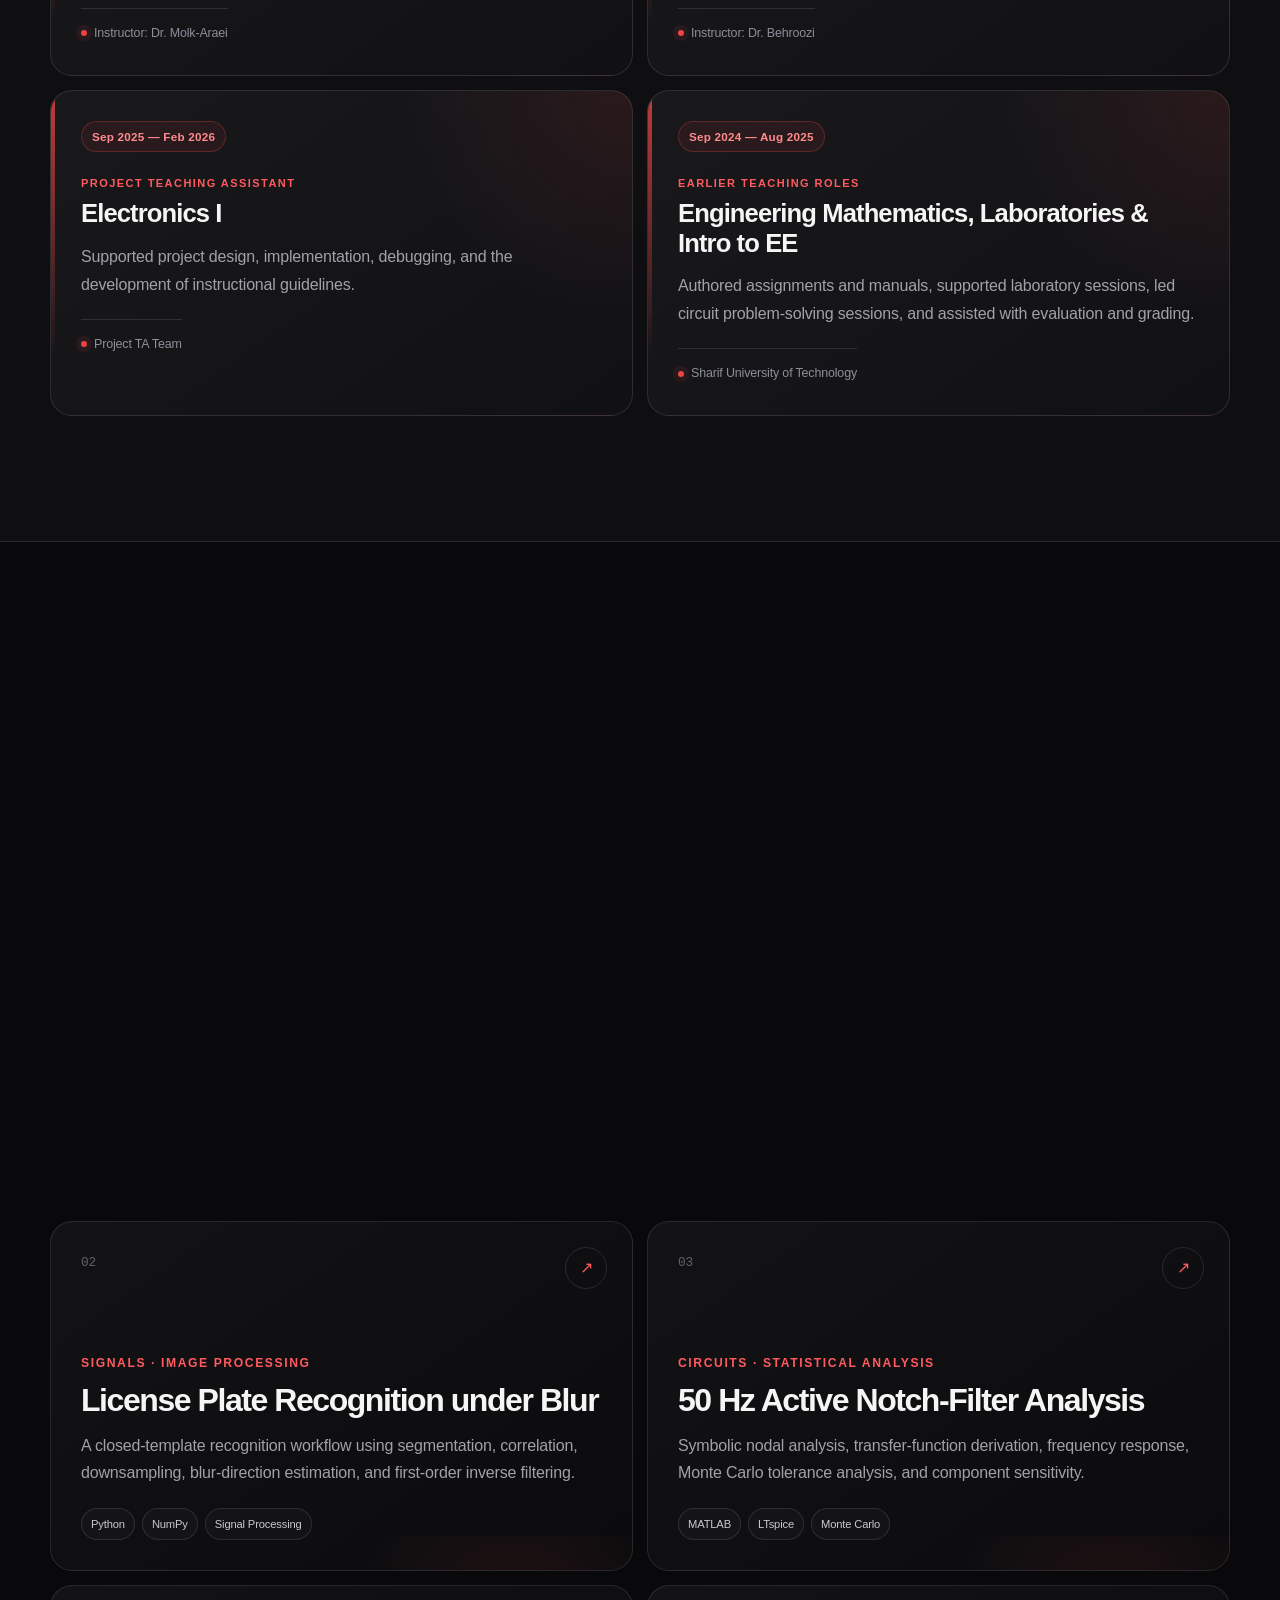
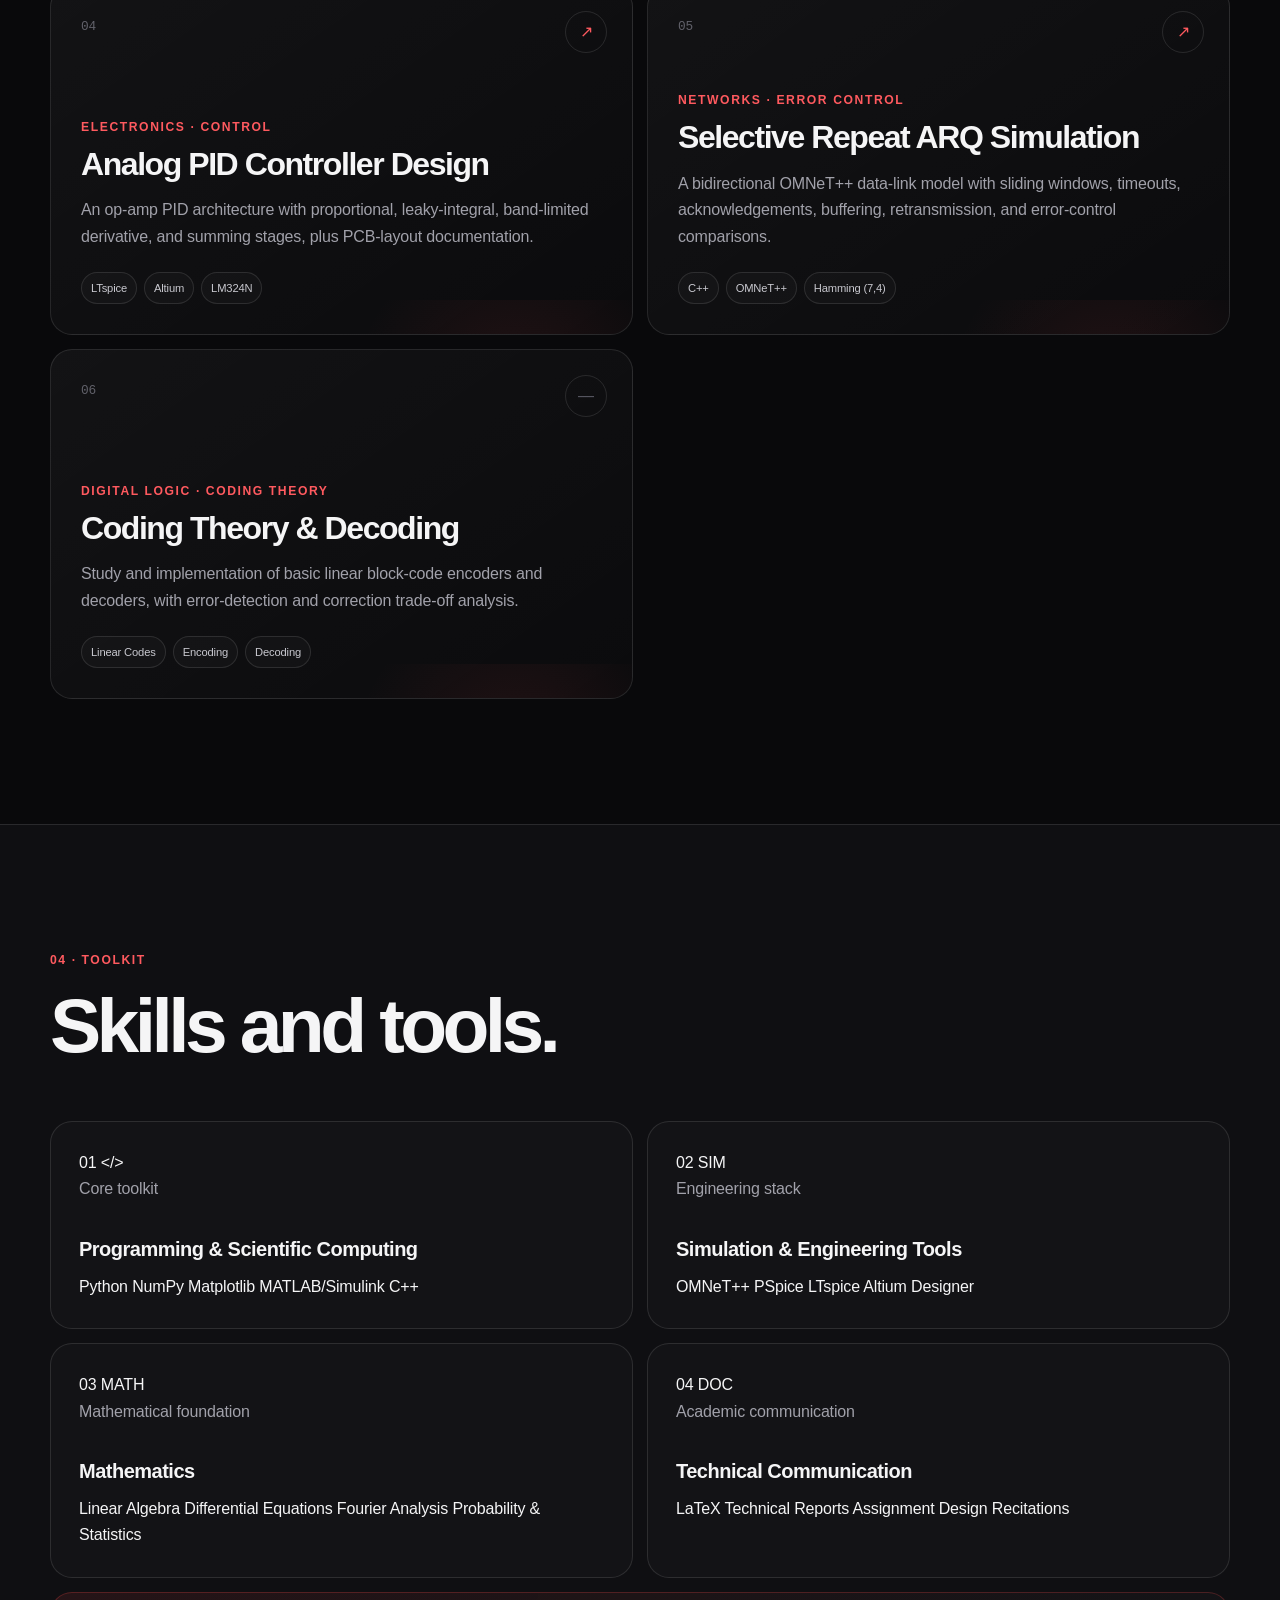
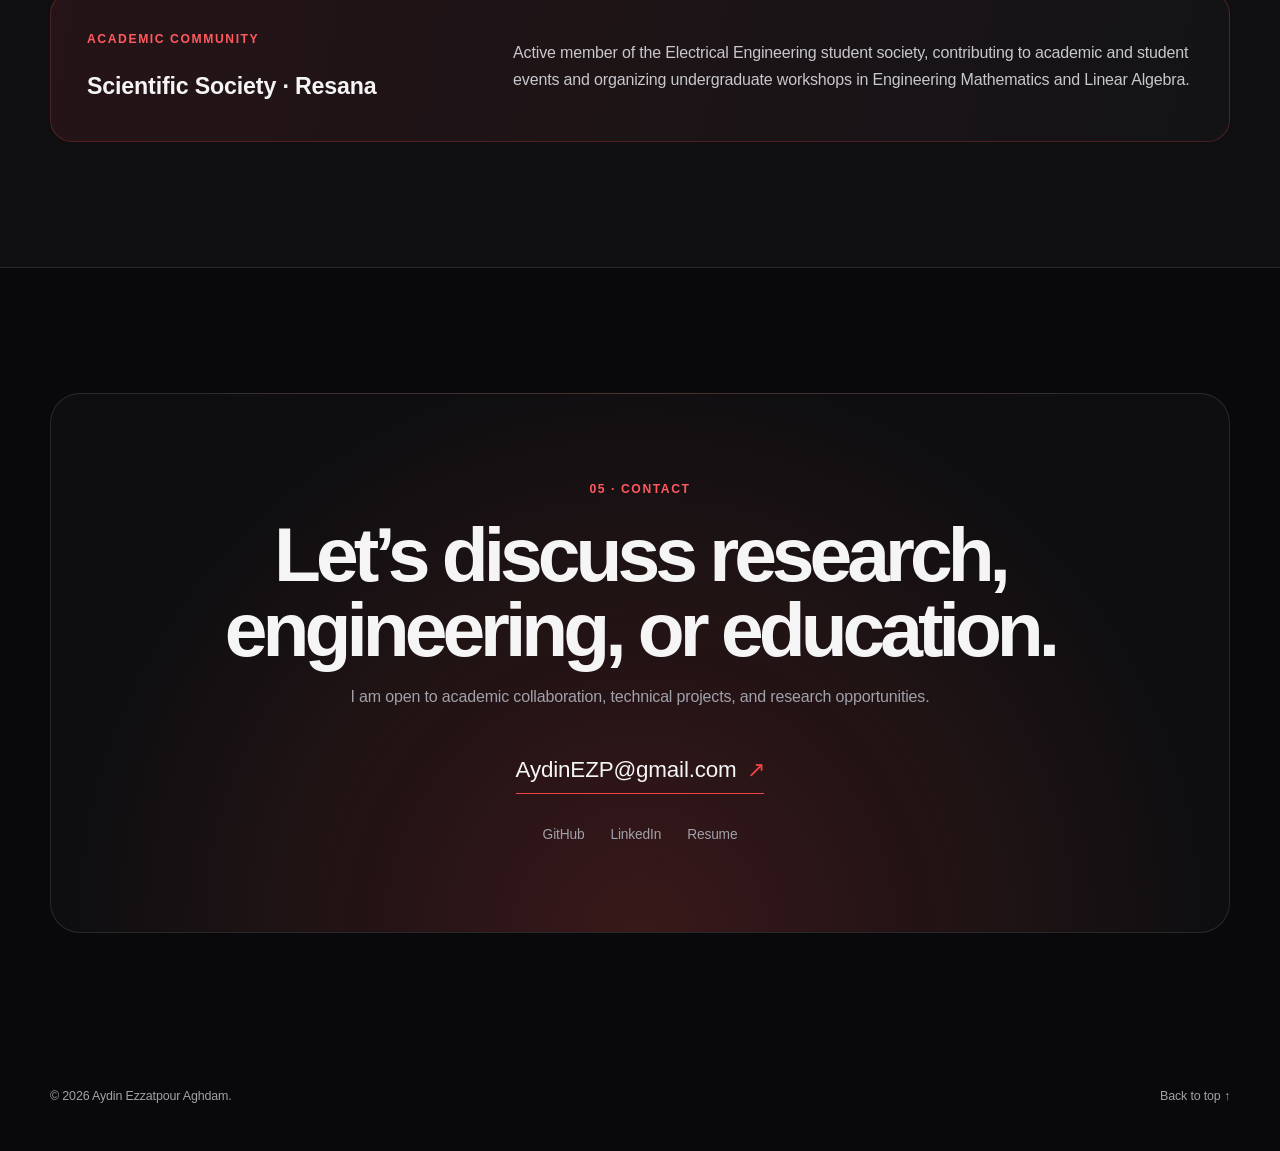
==== commit 36776800: "Restore profile photo" ====
--- a/index.html
+++ b/index.html
@@ -2,6 +2,7 @@
 <html lang="en">
 <head>
   <meta charset="utf-8">
+  <meta http-equiv="Content-Type" content="text/html; charset=UTF-8">
   <meta name="viewport" content="width=device-width, initial-scale=1">
   <title>Aydin Ezzatpour Aghdam | Electrical Engineering</title>
   <meta name="description" content="Personal website of Aydin Ezzatpour Aghdam, an Electrical Engineering student at Sharif University of Technology interested in applied mathematics, machine learning, signal processing, and mathematical modeling.">
@@ -17,7 +18,7 @@
 
   <link rel="canonical" href="https://aydinezp.github.io/">
   <link rel="icon" href="assets/favicon.svg" type="image/svg+xml">
-  <link rel="stylesheet" href="styles.css?v=4">
+  <link rel="stylesheet" href="styles.css?v=7">
   <script src="script.js" defer></script>
 
   <script type="application/ld+json">
@@ -68,7 +69,7 @@
   <main id="main-content">
     <section class="hero container">
       <div class="hero-copy reveal">
-        <p class="eyebrow"><span class="status-dot"></span> Electrical Engineering Â· Sharif University of Technology</p>
+        <p class="eyebrow"><span class="status-dot"></span> Electrical Engineering &middot; Sharif University of Technology</p>
         <h1>
           Aydin Ezzatpour
           <span>Aghdam</span>
@@ -81,7 +82,7 @@
 
         <div class="hero-actions">
           <a class="button button-primary" href="#projects">Explore projects</a>
-          <a class="button button-secondary" href="assets/Aydin-Ezzatpour-Resume.pdf" download>Download rÃ©sumÃ©</a>
+          <a class="button button-secondary" href="assets/Aydin-Ezzatpour-Resume.pdf" download>Download resume</a>
         </div>
 
         <div class="social-row" aria-label="Social links">
@@ -127,10 +128,10 @@
       </article>
       <article>
         <strong>119<span>th</span></strong>
-        <p>Konkur Â· Region 1</p>
+        <p>Konkur &middot; Region 1</p>
       </article>
       <article>
-        <strong>2023<span>â€“Now</span></strong>
+        <strong>2023<span>&ndash;Now</span></strong>
         <p>Sharif University</p>
       </article>
       <article>
@@ -141,7 +142,7 @@
 
     <section class="section container" id="about">
       <div class="section-heading reveal">
-        <p class="kicker">01 Â· About</p>
+        <p class="kicker">01 &middot; About</p>
         <h2>Mathematical thinking,<br>engineering execution.</h2>
       </div>
 
@@ -166,9 +167,9 @@
           <h3>B.Sc. in Electrical Engineering</h3>
           <p>Sharif University of Technology</p>
           <dl>
-            <div><dt>Period</dt><dd>2023 â€” Present</dd></div>
+            <div><dt>Period</dt><dd>2023 &mdash; Present</dd></div>
             <div><dt>GPA</dt><dd>18.33 / 20</dd></div>
-            <div><dt>Focus</dt><dd>Math Â· Signals Â· ML</dd></div>
+            <div><dt>Focus</dt><dd>Math &middot; Signals &middot; ML</dd></div>
           </dl>
         </aside>
       </div>
@@ -187,13 +188,13 @@
     <section class="section section-alt" id="experience">
       <div class="container">
         <div class="section-heading reveal">
-          <p class="kicker">02 Â· Teaching</p>
+          <p class="kicker">02 &middot; Teaching</p>
           <h2>Teaching assistant<br>experience.</h2>
         </div>
 
         <div class="timeline">
           <article class="timeline-item reveal">
-            <div class="timeline-date">Feb 2026 â€” Present</div>
+            <div class="timeline-date">Feb 2026 &mdash; Present</div>
             <div>
               <p class="role-type">Head Teaching Assistant</p>
               <h3>Engineering Mathematics</h3>
@@ -203,7 +204,7 @@
           </article>
 
           <article class="timeline-item reveal">
-            <div class="timeline-date">Feb 2026 â€” Present</div>
+            <div class="timeline-date">Feb 2026 &mdash; Present</div>
             <div>
               <p class="role-type">Teaching Assistant</p>
               <h3>Engineering Mathematics</h3>
@@ -213,7 +214,7 @@
           </article>
 
           <article class="timeline-item reveal">
-            <div class="timeline-date">Feb 2026 â€” Present</div>
+            <div class="timeline-date">Feb 2026 &mdash; Present</div>
             <div>
               <p class="role-type">Teaching Assistant</p>
               <h3>Linear Algebra</h3>
@@ -223,7 +224,7 @@
           </article>
 
           <article class="timeline-item reveal">
-            <div class="timeline-date">Sep 2025 â€” Feb 2026</div>
+            <div class="timeline-date">Sep 2025 &mdash; Feb 2026</div>
             <div>
               <p class="role-type">Teaching Assistant</p>
               <h3>Signals & Systems</h3>
@@ -233,7 +234,7 @@
           </article>
 
           <article class="timeline-item reveal">
-            <div class="timeline-date">Sep 2025 â€” Feb 2026</div>
+            <div class="timeline-date">Sep 2025 &mdash; Feb 2026</div>
             <div>
               <p class="role-type">Project Teaching Assistant</p>
               <h3>Electronics I</h3>
@@ -243,7 +244,7 @@
           </article>
 
           <article class="timeline-item reveal">
-            <div class="timeline-date">Sep 2024 â€” Aug 2025</div>
+            <div class="timeline-date">Sep 2024 &mdash; Aug 2025</div>
             <div>
               <p class="role-type">Earlier Teaching Roles</p>
               <h3>Engineering Mathematics, Laboratories & Intro to EE</h3>
@@ -258,11 +259,11 @@
     <section class="section container" id="projects">
       <div class="section-heading section-heading-row reveal">
         <div>
-          <p class="kicker">03 Â· Selected work</p>
+          <p class="kicker">03 &middot; Selected work</p>
           <h2>Technical projects.</h2>
         </div>
         <a class="text-link" href="https://github.com/AydinEZP?tab=repositories" target="_blank" rel="noreferrer">
-          View all repositories <span>â†—</span>
+          View all repositories <span>&#8599;</span>
         </a>
       </div>
 
@@ -270,67 +271,67 @@
         <article class="project-card featured reveal">
           <div class="project-number">01</div>
           <div>
-            <p class="project-domain">Probability Â· Simulation</p>
+            <p class="project-domain">Probability &middot; Simulation</p>
             <h3>Queueing Theory, Markov Chains & Discrete-Event Simulation</h3>
             <p>Analytical queueing models and continuous-time simulations for finite queues, feedback, throughput, and cost optimization, validated against analytical formulas.</p>
             <div class="tags"><span>Python</span><span>Markov Chains</span><span>Discrete Events</span></div>
           </div>
-          <a class="project-link" href="https://github.com/AydinEZP/probability-statistics-two-phase-project" target="_blank" rel="noreferrer" aria-label="Open queueing theory project on GitHub">â†—</a>
+          <a class="project-link" href="https://github.com/AydinEZP/probability-statistics-two-phase-project" target="_blank" rel="noreferrer" aria-label="Open queueing theory project on GitHub">&#8599;</a>
         </article>
 
         <article class="project-card reveal">
           <div class="project-number">02</div>
           <div>
-            <p class="project-domain">Signals Â· Image Processing</p>
+            <p class="project-domain">Signals &middot; Image Processing</p>
             <h3>License Plate Recognition under Blur</h3>
             <p>A closed-template recognition workflow using segmentation, correlation, downsampling, blur-direction estimation, and first-order inverse filtering.</p>
             <div class="tags"><span>Python</span><span>NumPy</span><span>Signal Processing</span></div>
           </div>
-          <a class="project-link" href="https://github.com/AydinEZP/license-plate-recognition-signal-processing" target="_blank" rel="noreferrer" aria-label="Open license plate recognition project on GitHub">â†—</a>
+          <a class="project-link" href="https://github.com/AydinEZP/license-plate-recognition-signal-processing" target="_blank" rel="noreferrer" aria-label="Open license plate recognition project on GitHub">&#8599;</a>
         </article>
 
         <article class="project-card reveal">
           <div class="project-number">03</div>
           <div>
-            <p class="project-domain">Circuits Â· Statistical Analysis</p>
+            <p class="project-domain">Circuits &middot; Statistical Analysis</p>
             <h3>50 Hz Active Notch-Filter Analysis</h3>
             <p>Symbolic nodal analysis, transfer-function derivation, frequency response, Monte Carlo tolerance analysis, and component sensitivity.</p>
             <div class="tags"><span>MATLAB</span><span>LTspice</span><span>Monte Carlo</span></div>
           </div>
-          <a class="project-link" href="https://github.com/AydinEZP/ect-multiphase-circuit-filter" target="_blank" rel="noreferrer" aria-label="Open notch filter project on GitHub">â†—</a>
+          <a class="project-link" href="https://github.com/AydinEZP/ect-multiphase-circuit-filter" target="_blank" rel="noreferrer" aria-label="Open notch filter project on GitHub">&#8599;</a>
         </article>
 
         <article class="project-card reveal">
           <div class="project-number">04</div>
           <div>
-            <p class="project-domain">Electronics Â· Control</p>
+            <p class="project-domain">Electronics &middot; Control</p>
             <h3>Analog PID Controller Design</h3>
             <p>An op-amp PID architecture with proportional, leaky-integral, band-limited derivative, and summing stages, plus PCB-layout documentation.</p>
             <div class="tags"><span>LTspice</span><span>Altium</span><span>LM324N</span></div>
           </div>
-          <a class="project-link" href="https://github.com/AydinEZP/analog-circuit-pid-design" target="_blank" rel="noreferrer" aria-label="Open analog PID project on GitHub">â†—</a>
+          <a class="project-link" href="https://github.com/AydinEZP/analog-circuit-pid-design" target="_blank" rel="noreferrer" aria-label="Open analog PID project on GitHub">&#8599;</a>
         </article>
 
         <article class="project-card reveal">
           <div class="project-number">05</div>
           <div>
-            <p class="project-domain">Networks Â· Error Control</p>
+            <p class="project-domain">Networks &middot; Error Control</p>
             <h3>Selective Repeat ARQ Simulation</h3>
             <p>A bidirectional OMNeT++ data-link model with sliding windows, timeouts, acknowledgements, buffering, retransmission, and error-control comparisons.</p>
             <div class="tags"><span>C++</span><span>OMNeT++</span><span>Hamming (7,4)</span></div>
           </div>
-          <a class="project-link" href="https://github.com/AydinEZP/selective-repeat-arq-simulation" target="_blank" rel="noreferrer" aria-label="Open selective repeat project on GitHub">â†—</a>
+          <a class="project-link" href="https://github.com/AydinEZP/selective-repeat-arq-simulation" target="_blank" rel="noreferrer" aria-label="Open selective repeat project on GitHub">&#8599;</a>
         </article>
 
         <article class="project-card reveal">
           <div class="project-number">06</div>
           <div>
-            <p class="project-domain">Digital Logic Â· Coding Theory</p>
+            <p class="project-domain">Digital Logic &middot; Coding Theory</p>
             <h3>Coding Theory & Decoding</h3>
             <p>Study and implementation of basic linear block-code encoders and decoders, with error-detection and correction trade-off analysis.</p>
             <div class="tags"><span>Linear Codes</span><span>Encoding</span><span>Decoding</span></div>
           </div>
-          <span class="project-link muted" aria-label="No public repository">â€”</span>
+          <span class="project-link muted" aria-label="No public repository">&mdash;</span>
         </article>
       </div>
     </section>
@@ -338,37 +339,85 @@
     <section class="section section-alt" id="skills">
       <div class="container">
         <div class="section-heading reveal">
-          <p class="kicker">04 Â· Toolkit</p>
+          <p class="kicker">04 &middot; Toolkit</p>
           <h2>Skills and tools.</h2>
         </div>
 
         <div class="skills-grid">
           <article class="skill-card reveal">
-            <span>01</span>
-            <h3>Programming & Scientific Computing</h3>
-            <p>Python Â· NumPy Â· Matplotlib Â· MATLAB/Simulink Â· C++</p>
-          </article>
+            <div class="skill-card-top">
+              <span class="skill-number">01</span>
+              <span class="skill-icon" aria-hidden="true">&lt;/&gt;</span>
+            </div>
+            <div class="skill-card-body">
+              <p class="skill-category">Core toolkit</p>
+              <h3>Programming &amp; Scientific Computing</h3>
+              <div class="skill-tags" aria-label="Programming and scientific computing skills">
+                <span>Python</span>
+                <span>NumPy</span>
+                <span>Matplotlib</span>
+                <span>MATLAB/Simulink</span>
+                <span>C++</span>
+              </div>
+            </div>
+          </article>
+
           <article class="skill-card reveal">
-            <span>02</span>
-            <h3>Simulation & Engineering</h3>
-            <p>OMNeT++ Â· PSpice Â· LTspice Â· Altium Designer</p>
-          </article>
+            <div class="skill-card-top">
+              <span class="skill-number">02</span>
+              <span class="skill-icon" aria-hidden="true">SIM</span>
+            </div>
+            <div class="skill-card-body">
+              <p class="skill-category">Engineering stack</p>
+              <h3>Simulation &amp; Engineering Tools</h3>
+              <div class="skill-tags" aria-label="Simulation and engineering tools">
+                <span>OMNeT++</span>
+                <span>PSpice</span>
+                <span>LTspice</span>
+                <span>Altium Designer</span>
+              </div>
+            </div>
+          </article>
+
           <article class="skill-card reveal">
-            <span>03</span>
-            <h3>Mathematics</h3>
-            <p>Linear Algebra Â· Differential Equations Â· Fourier Analysis Â· Probability & Statistics</p>
-          </article>
+            <div class="skill-card-top">
+              <span class="skill-number">03</span>
+              <span class="skill-icon" aria-hidden="true">MATH</span>
+            </div>
+            <div class="skill-card-body">
+              <p class="skill-category">Mathematical foundation</p>
+              <h3>Mathematics</h3>
+              <div class="skill-tags" aria-label="Mathematics skills">
+                <span>Linear Algebra</span>
+                <span>Differential Equations</span>
+                <span>Fourier Analysis</span>
+                <span>Probability &amp; Statistics</span>
+              </div>
+            </div>
+          </article>
+
           <article class="skill-card reveal">
-            <span>04</span>
-            <h3>Technical Communication</h3>
-            <p>LaTeX Â· Technical reports Â· Assignment design Â· Recitations</p>
+            <div class="skill-card-top">
+              <span class="skill-number">04</span>
+              <span class="skill-icon" aria-hidden="true">DOC</span>
+            </div>
+            <div class="skill-card-body">
+              <p class="skill-category">Academic communication</p>
+              <h3>Technical Communication</h3>
+              <div class="skill-tags" aria-label="Technical communication skills">
+                <span>LaTeX</span>
+                <span>Technical Reports</span>
+                <span>Assignment Design</span>
+                <span>Recitations</span>
+              </div>
+            </div>
           </article>
         </div>
 
         <div class="activities reveal">
           <div>
             <p class="card-label">Academic community</p>
-            <h3>Scientific Society Â· Resana</h3>
+            <h3>Scientific Society &middot; Resana</h3>
           </div>
           <p>
             Active member of the Electrical Engineering student society, contributing
@@ -381,23 +430,23 @@
 
     <section class="contact section container" id="contact">
       <div class="contact-inner reveal">
-        <p class="kicker">05 Â· Contact</p>
-        <h2>Letâ€™s discuss research,<br>engineering, or education.</h2>
+        <p class="kicker">05 &middot; Contact</p>
+        <h2>Let&rsquo;s discuss research,<br>engineering, or education.</h2>
         <p>I am open to academic collaboration, technical projects, and research opportunities.</p>
-        <a class="email-link" href="mailto:AydinEZP@gmail.com">AydinEZP@gmail.com <span>â†—</span></a>
+        <a class="email-link" href="mailto:AydinEZP@gmail.com">AydinEZP@gmail.com <span>&#8599;</span></a>
 
         <div class="contact-links">
           <a href="https://github.com/AydinEZP" target="_blank" rel="noreferrer">GitHub</a>
           <a href="https://linkedin.com/in/aydinEZP" target="_blank" rel="noreferrer">LinkedIn</a>
-          <a href="assets/Aydin-Ezzatpour-Resume.pdf" download>RÃ©sumÃ©</a>
+          <a href="assets/Aydin-Ezzatpour-Resume.pdf" download>Resume</a>
         </div>
       </div>
     </section>
   </main>
 
   <footer class="footer container">
-    <p>Â© <span id="year"></span> Aydin Ezzatpour Aghdam.</p>
-    <a href="#top">Back to top â†‘</a>
+    <p>&copy; <span id="year"></span> Aydin Ezzatpour Aghdam.</p>
+    <a href="#top">Back to top &uarr;</a>
   </footer>
 </body>
 </html>
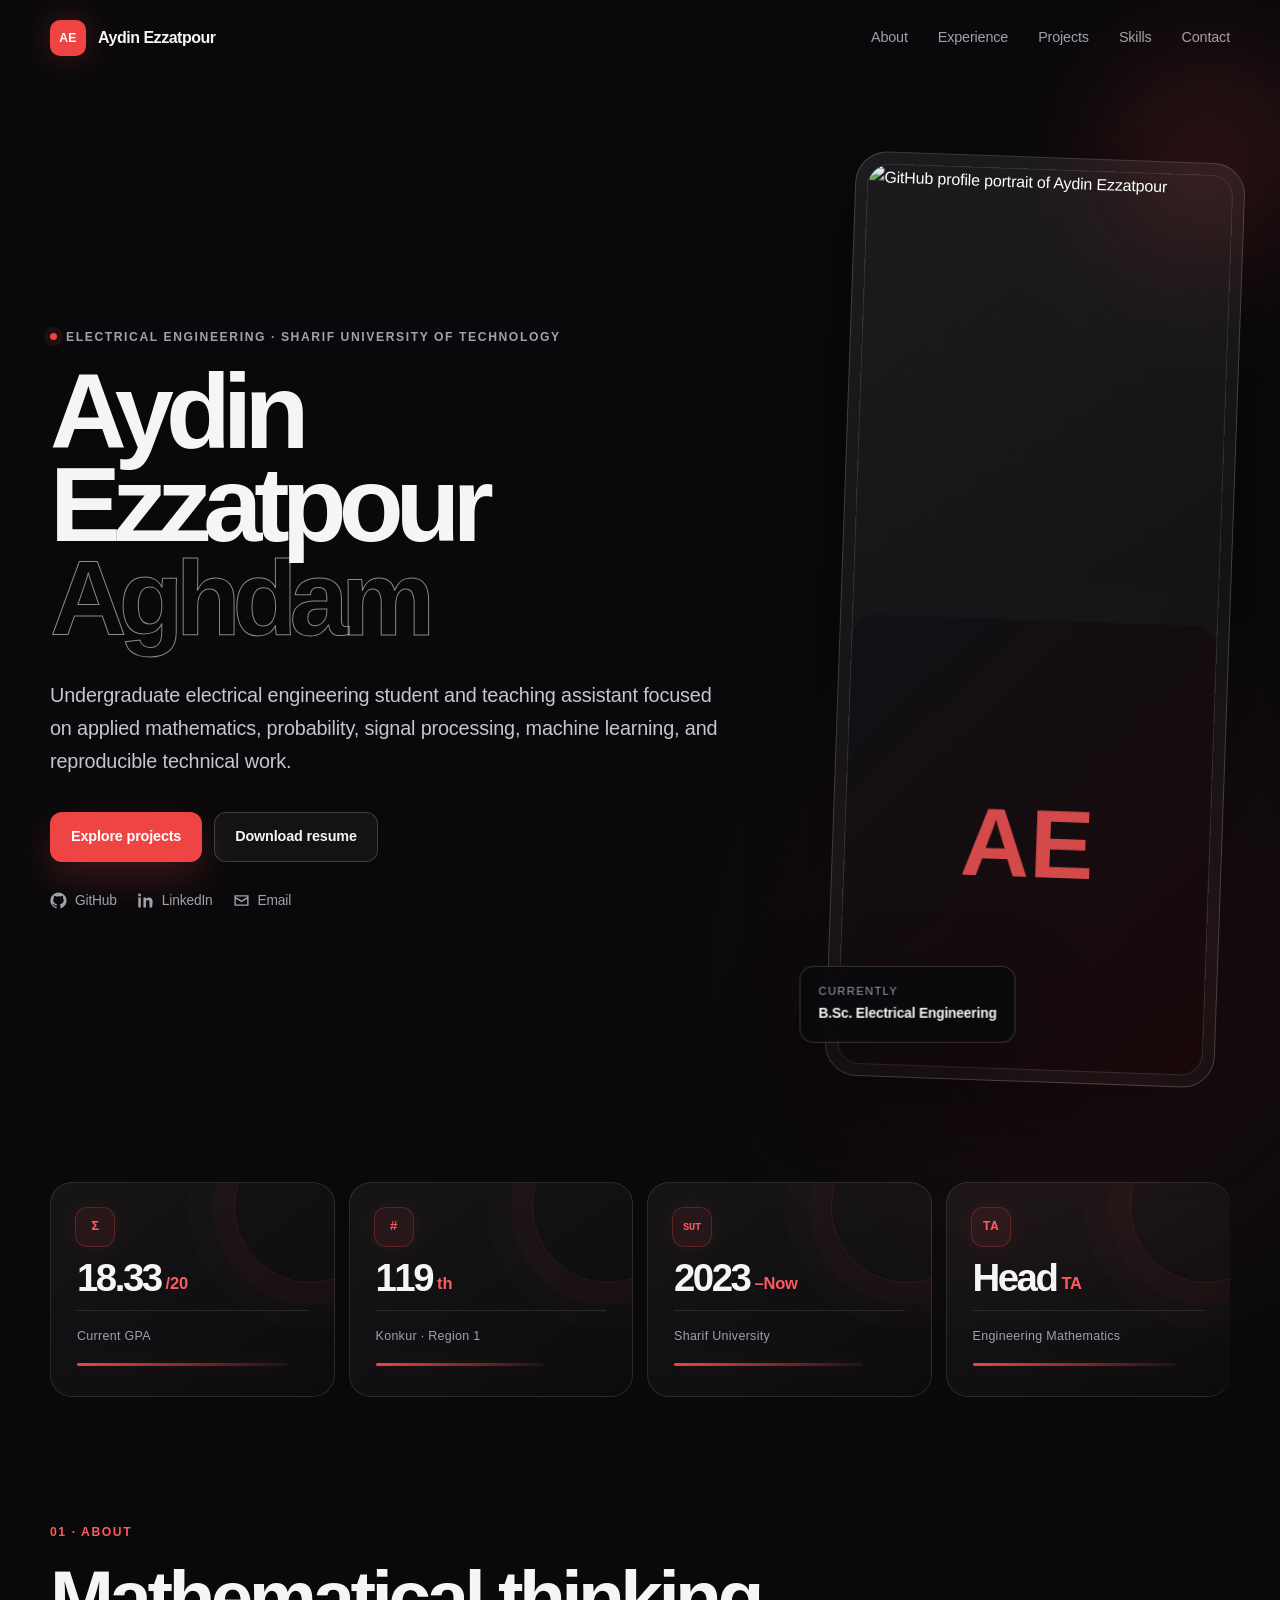
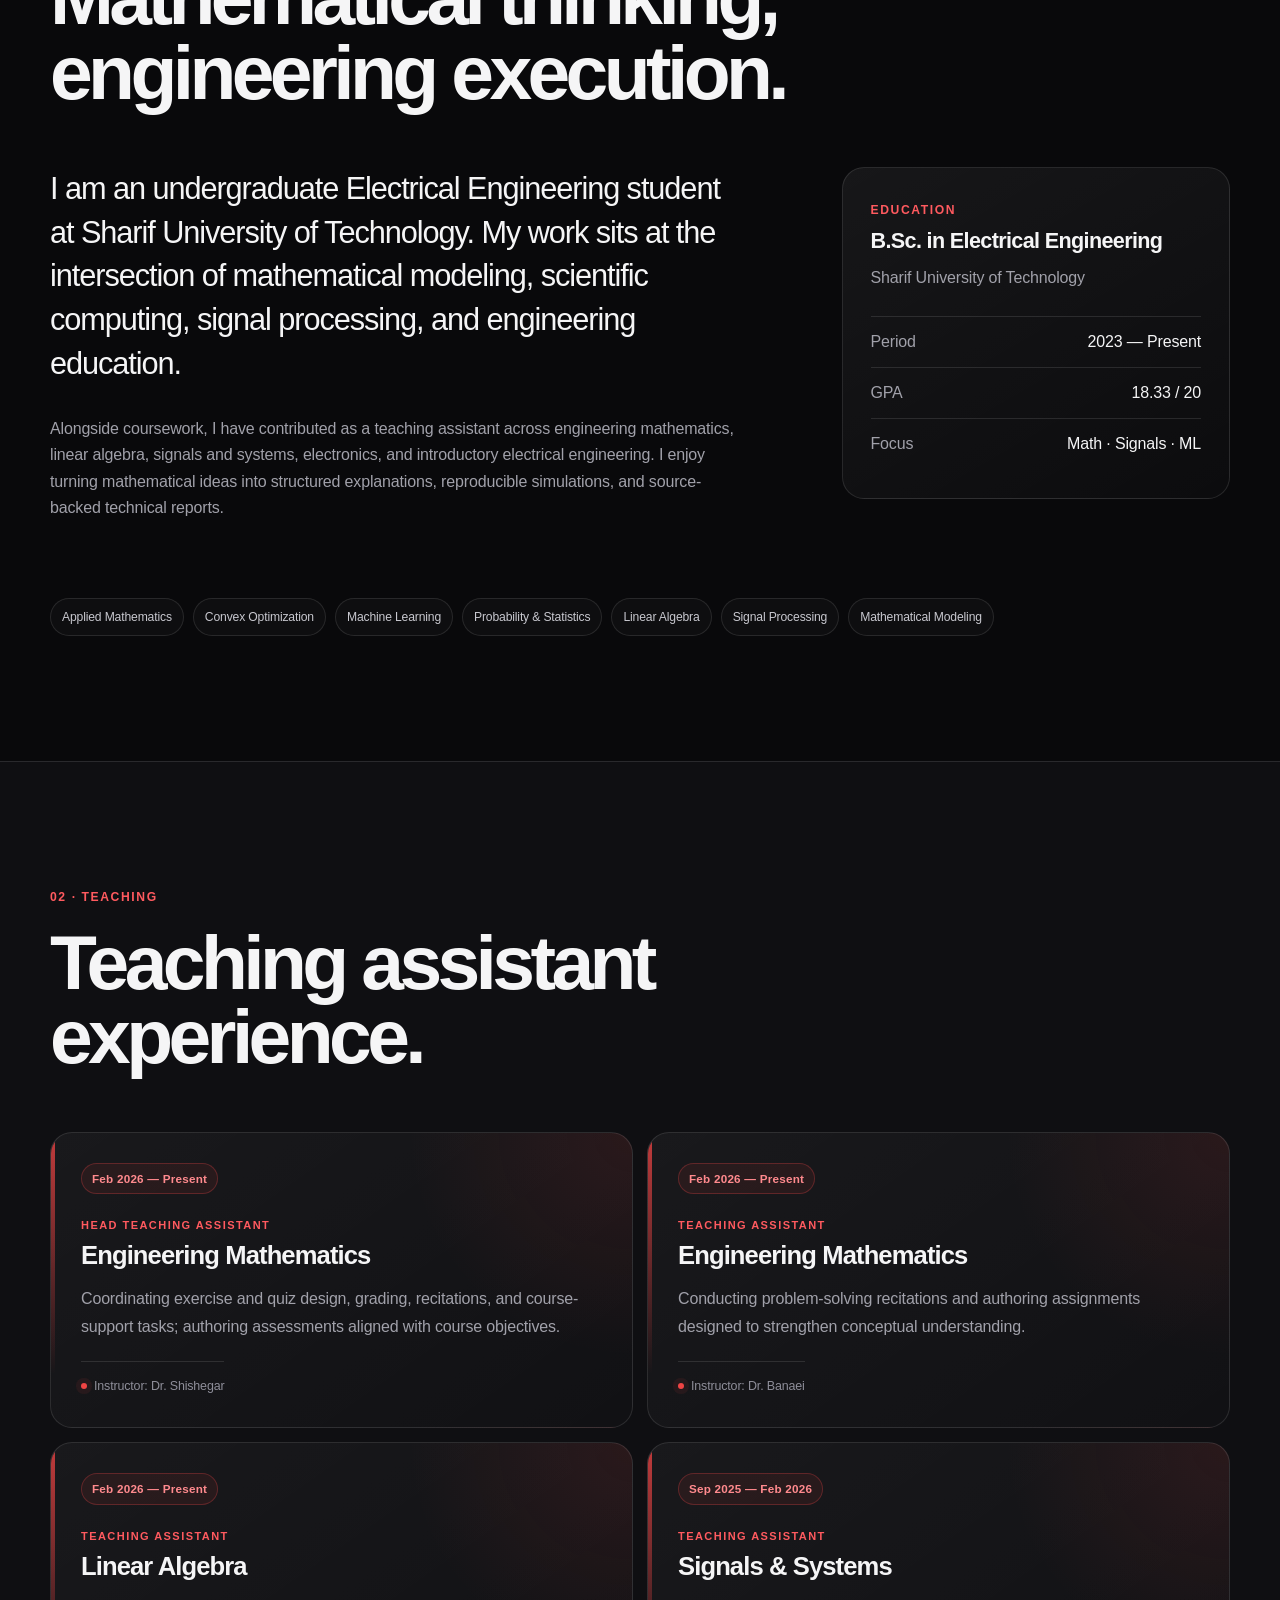
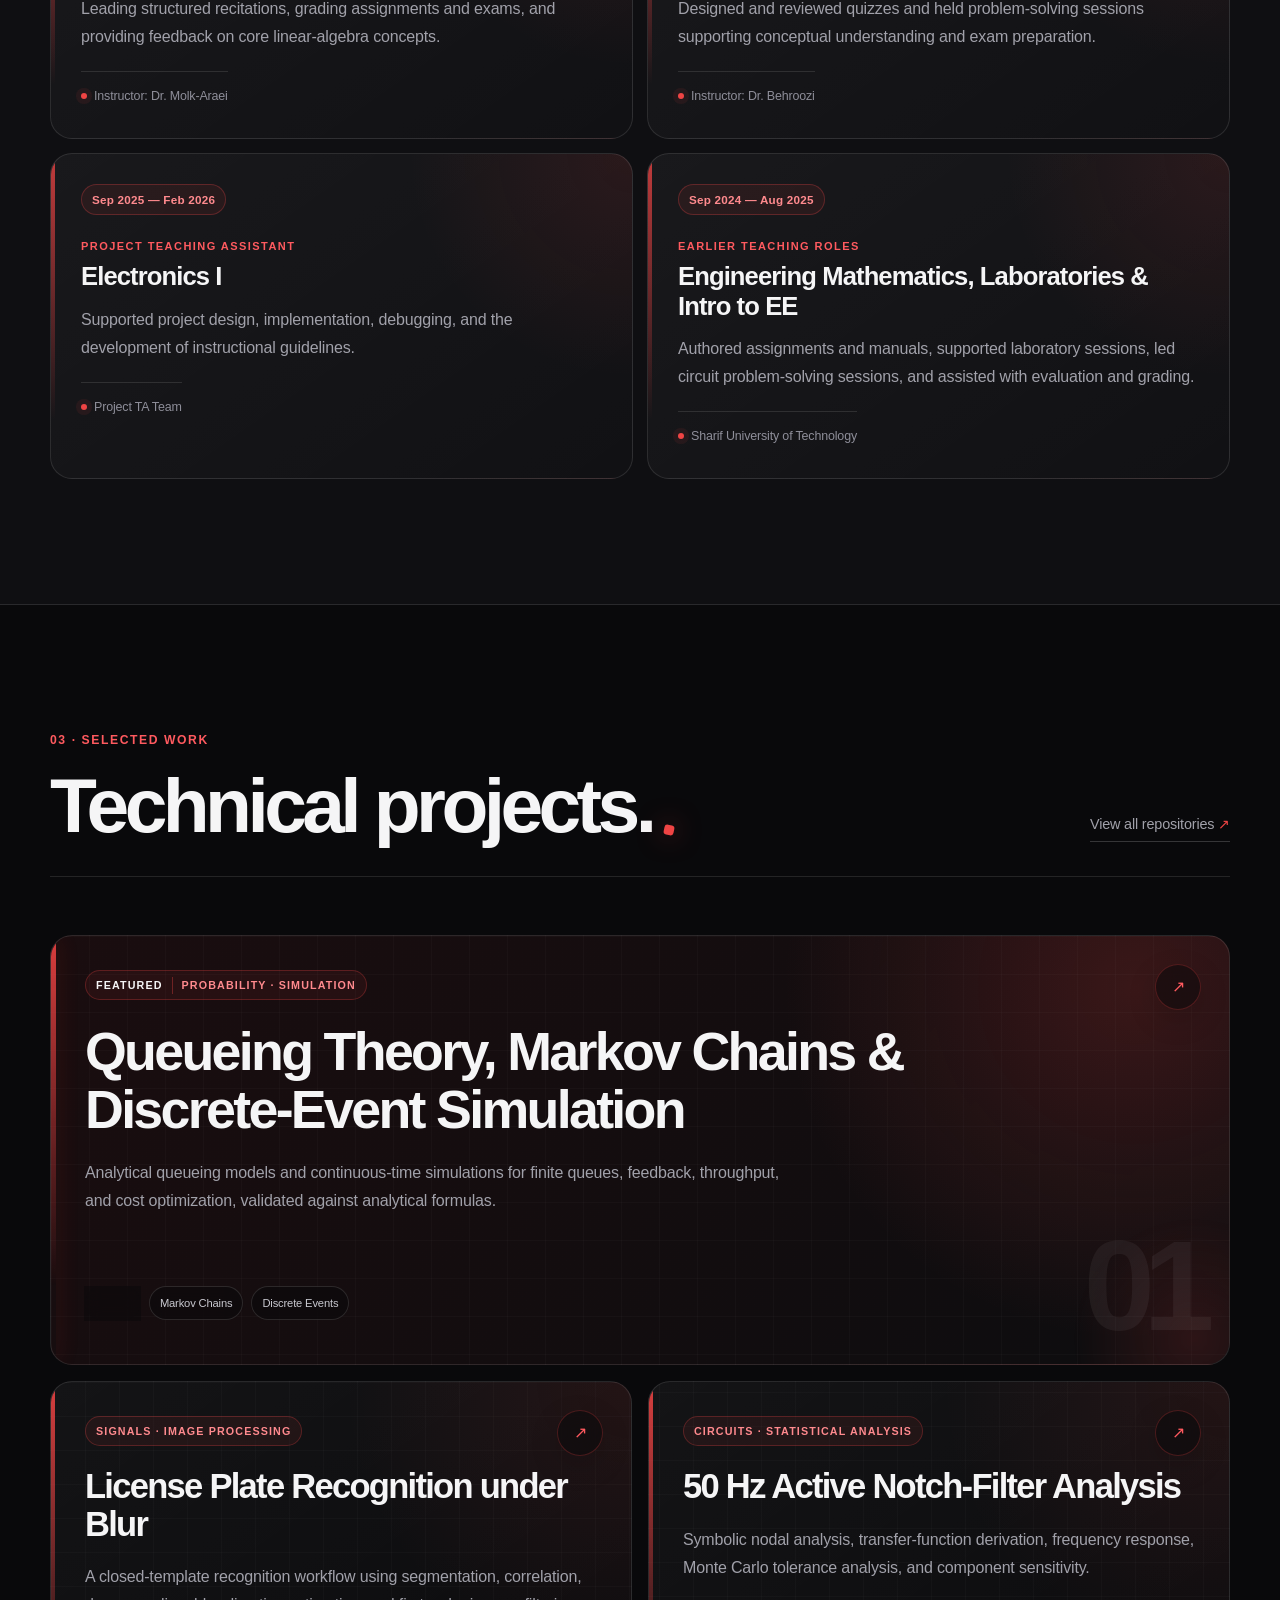
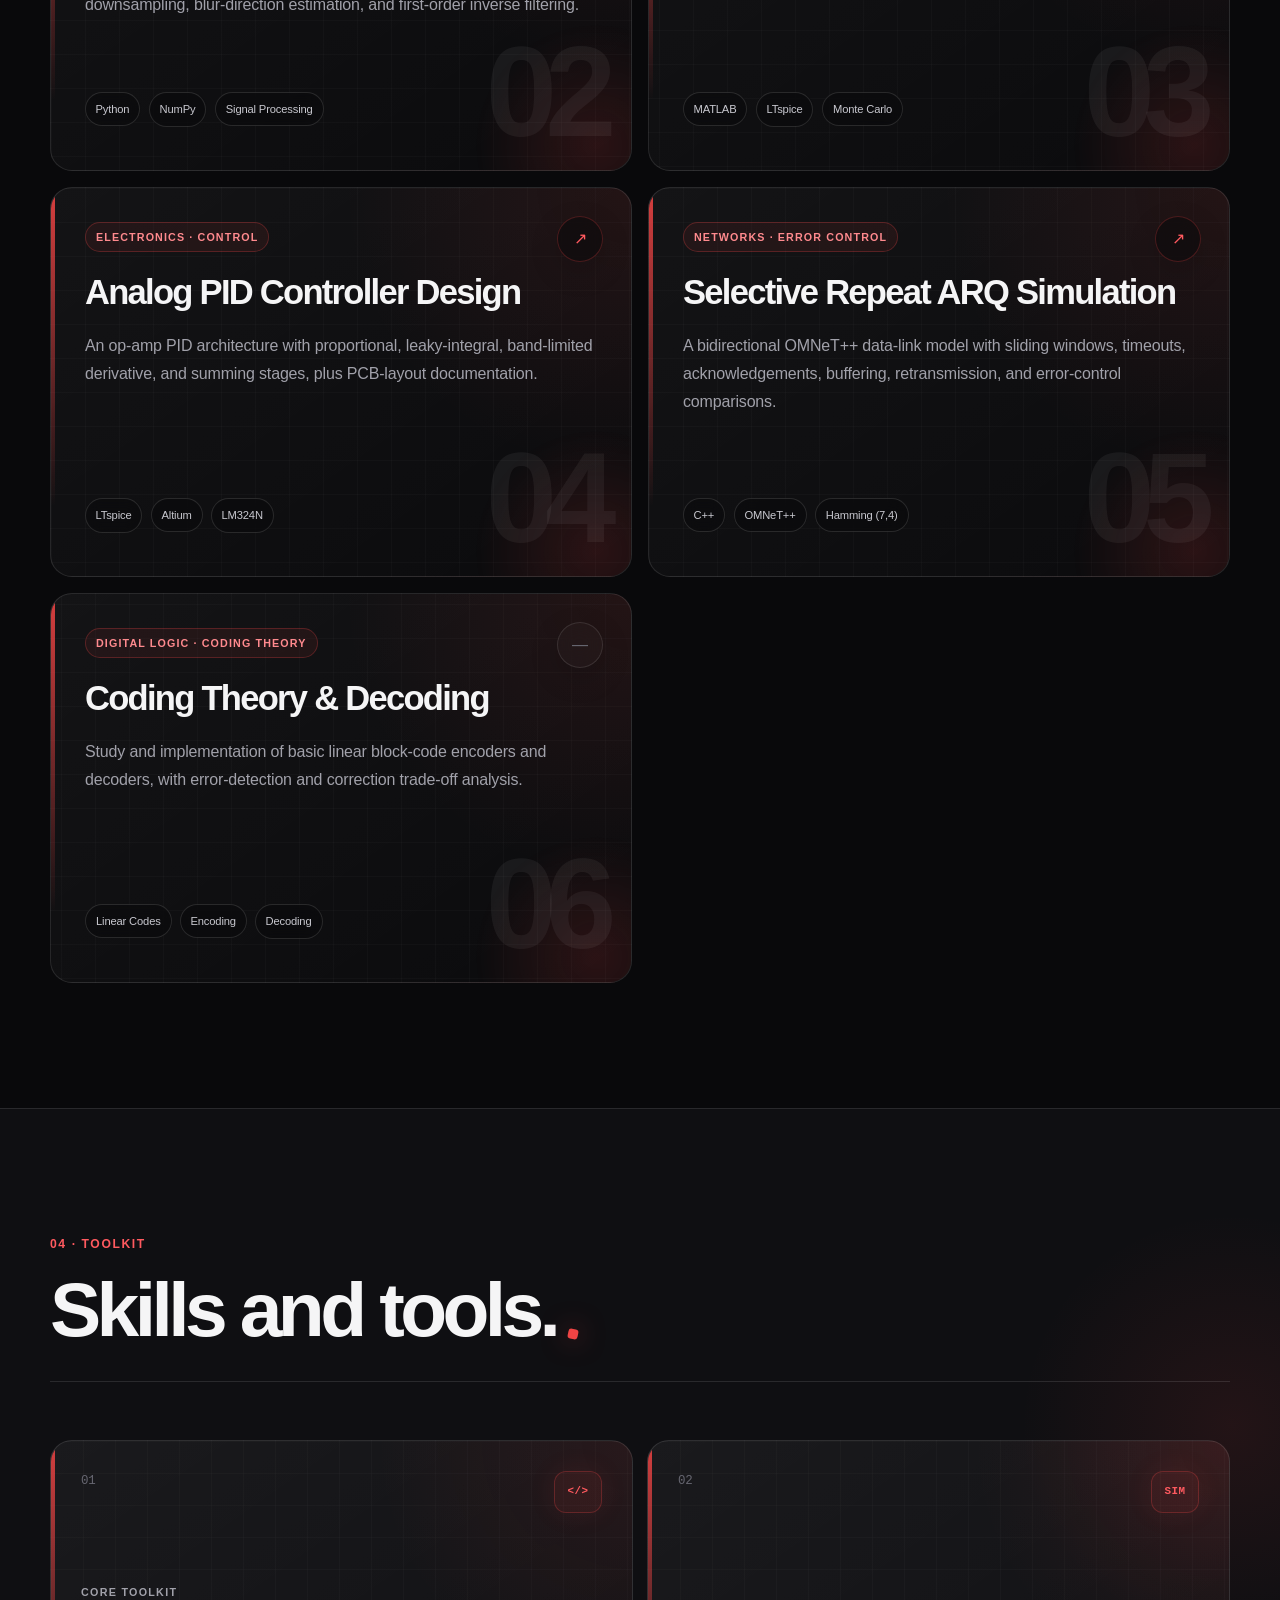
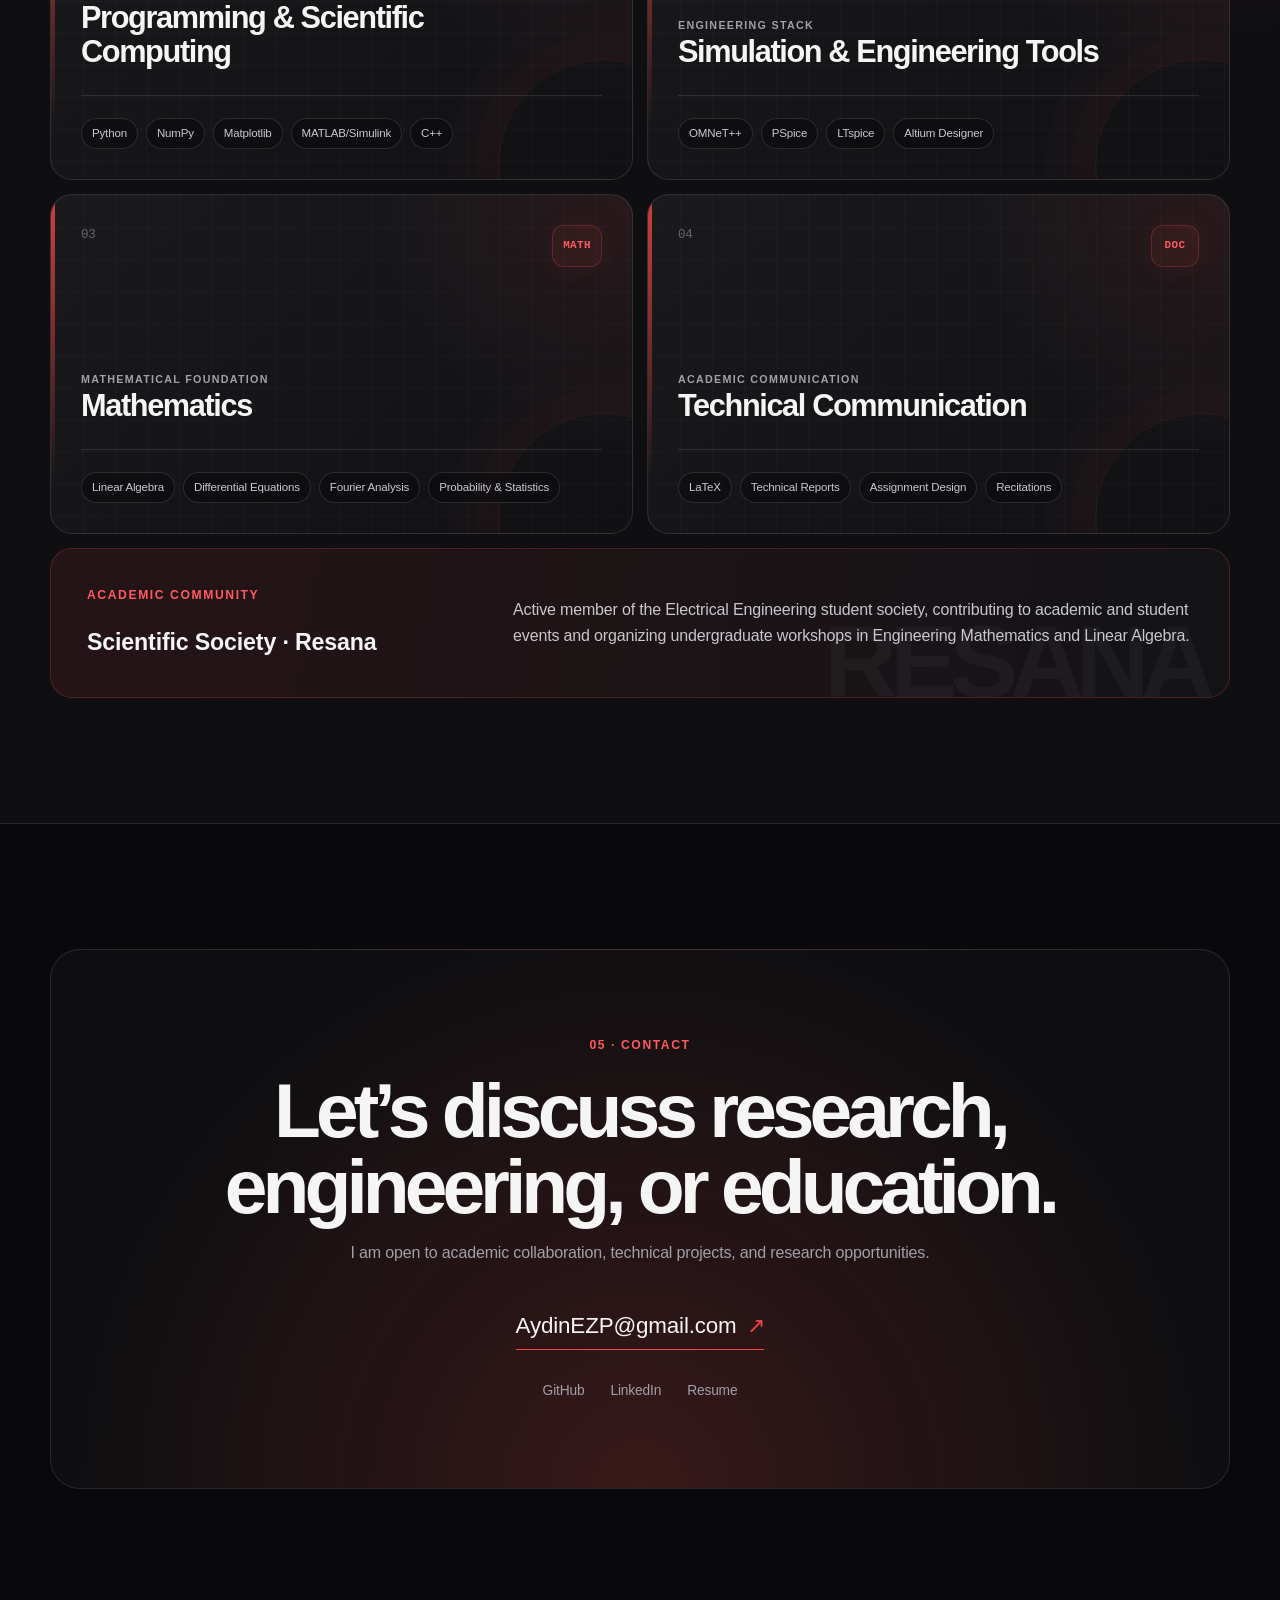
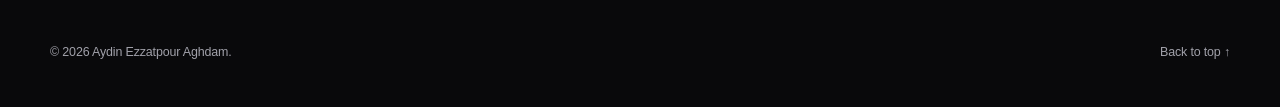
==== commit b76246f8: "Fix deployed text encoding and restore profile photo" ====
--- a/index.html
+++ b/index.html
@@ -1,4 +1,4 @@
-﻿<!doctype html>
+<!doctype html>
 <html lang="en">
 <head>
   <meta charset="utf-8">
@@ -18,7 +18,7 @@
 
   <link rel="canonical" href="https://aydinezp.github.io/">
   <link rel="icon" href="assets/favicon.svg" type="image/svg+xml">
-  <link rel="stylesheet" href="styles.css?v=7">
+  <link rel="stylesheet" href="styles.css?v=8">
   <script src="script.js" defer></script>
 
   <script type="application/ld+json">
@@ -450,4 +450,3 @@
   </footer>
 </body>
 </html>
-
--- a/styles.css
+++ b/styles.css
@@ -1,3 +1,5 @@
+@charset "UTF-8";
+
 :root {
   --bg: #09090b;
   --bg-soft: #0f0f12;
@@ -604,3 +606,759 @@
     line-height: 1.65;
   }
 }
+
+/* ===== Academic highlights + projects visual upgrade ===== */
+
+/* Academic highlights */
+.metrics {
+  position: relative;
+  display: grid;
+  grid-template-columns: repeat(4, minmax(0, 1fr));
+  gap: 14px;
+  border: 0;
+}
+
+.metrics article {
+  position: relative;
+  min-width: 0;
+  min-height: 215px;
+  padding: 76px 26px 26px;
+  border: 1px solid var(--line);
+  border-radius: var(--radius);
+  background:
+    linear-gradient(145deg, rgba(255,255,255,.052), rgba(255,255,255,.014));
+  overflow: hidden;
+  isolation: isolate;
+  transition:
+    transform .25s ease,
+    border-color .25s ease,
+    background .25s ease,
+    box-shadow .25s ease;
+}
+
+.metrics article::before {
+  position: absolute;
+  top: 24px;
+  left: 24px;
+  display: grid;
+  place-items: center;
+  width: 38px;
+  aspect-ratio: 1;
+  border: 1px solid rgba(239,68,68,.28);
+  border-radius: 12px;
+  background: rgba(239,68,68,.09);
+  color: var(--accent-bright);
+  font-family: ui-monospace, SFMono-Regular, Menlo, monospace;
+  font-size: .82rem;
+  font-weight: 800;
+  box-shadow: 0 0 28px rgba(239,68,68,.10);
+}
+
+.metrics article:nth-child(1)::before { content: "\03A3"; }
+.metrics article:nth-child(2)::before { content: "#"; }
+.metrics article:nth-child(3)::before { content: "SUT"; font-size: .65rem; }
+.metrics article:nth-child(4)::before { content: "TA"; }
+
+.metrics article::after {
+  content: "";
+  position: absolute;
+  right: -52px;
+  top: -52px;
+  width: 150px;
+  aspect-ratio: 1;
+  border: 1px solid rgba(239,68,68,.15);
+  border-radius: 50%;
+  box-shadow:
+    0 0 0 22px rgba(239,68,68,.025),
+    0 0 0 46px rgba(239,68,68,.015);
+  z-index: -1;
+  transition: transform .35s ease, border-color .35s ease;
+}
+
+.metrics article:hover {
+  transform: translateY(-6px);
+  border-color: rgba(239,68,68,.42);
+  background:
+    radial-gradient(circle at 100% 0, rgba(239,68,68,.13), transparent 14rem),
+    linear-gradient(145deg, rgba(255,255,255,.075), rgba(255,255,255,.018));
+  box-shadow: 0 24px 60px rgba(0,0,0,.28);
+}
+
+.metrics article:hover::after {
+  transform: scale(1.13) rotate(10deg);
+  border-color: rgba(239,68,68,.32);
+}
+
+.metrics strong {
+  position: relative;
+  z-index: 1;
+  display: block;
+  font-size: clamp(2rem, 3vw, 2.85rem);
+  line-height: 1;
+  letter-spacing: -.065em;
+}
+
+.metrics strong span {
+  display: inline-block;
+  margin-left: 5px;
+  color: var(--accent-bright);
+  font-size: .43em;
+  letter-spacing: -.01em;
+  transform: translateY(-.15em);
+}
+
+.metrics p {
+  position: relative;
+  z-index: 1;
+  margin: 12px 0 0;
+  padding-top: 15px;
+  border-top: 1px solid var(--line);
+  color: var(--muted);
+  font-size: .78rem;
+  letter-spacing: .025em;
+}
+
+.metrics p::after {
+  content: "";
+  display: block;
+  width: 58%;
+  height: 3px;
+  margin-top: 17px;
+  border-radius: 999px;
+  background: linear-gradient(90deg, var(--accent), rgba(239,68,68,.08));
+  box-shadow: 0 0 18px rgba(239,68,68,.20);
+}
+
+.metrics article:nth-child(1) p::after { width: 91.65%; }
+.metrics article:nth-child(2) p::after { width: 73%; }
+.metrics article:nth-child(3) p::after { width: 82%; }
+.metrics article:nth-child(4) p::after { width: 88%; }
+
+
+/* Technical projects */
+#projects {
+  position: relative;
+}
+
+#projects .section-heading {
+  position: relative;
+  padding-bottom: 34px;
+  border-bottom: 1px solid var(--line);
+}
+
+#projects .section-heading h2 {
+  position: relative;
+  display: inline-block;
+}
+
+#projects .section-heading h2::after {
+  content: "";
+  position: absolute;
+  right: -22px;
+  bottom: .1em;
+  width: 10px;
+  aspect-ratio: 1;
+  border-radius: 3px;
+  background: var(--accent);
+  box-shadow: 0 0 26px rgba(239,68,68,.55);
+  transform: rotate(12deg);
+}
+
+.project-grid {
+  gap: 16px;
+}
+
+.project-card {
+  position: relative;
+  display: block;
+  min-height: 390px;
+  padding: 34px;
+  border: 1px solid var(--line);
+  border-radius: var(--radius);
+  background:
+    linear-gradient(rgba(255,255,255,.018) 1px, transparent 1px),
+    linear-gradient(90deg, rgba(255,255,255,.018) 1px, transparent 1px),
+    radial-gradient(circle at 100% 0, rgba(239,68,68,.09), transparent 18rem),
+    linear-gradient(145deg, rgba(255,255,255,.048), rgba(255,255,255,.012));
+  background-size: 34px 34px, 34px 34px, auto, auto;
+  overflow: hidden;
+  isolation: isolate;
+  transition:
+    transform .28s ease,
+    border-color .28s ease,
+    box-shadow .28s ease,
+    background .28s ease;
+}
+
+.project-card::before {
+  content: "";
+  position: absolute;
+  top: 0;
+  left: 0;
+  width: 4px;
+  height: 100%;
+  background: linear-gradient(to bottom, var(--accent), rgba(239,68,68,0) 82%);
+  opacity: .9;
+  z-index: 1;
+}
+
+.project-card::after {
+  content: "";
+  position: absolute;
+  right: -95px;
+  bottom: -105px;
+  width: 260px;
+  aspect-ratio: 1;
+  border-radius: 50%;
+  background: radial-gradient(circle, rgba(239,68,68,.14), transparent 66%);
+  filter: blur(2px);
+  z-index: -1;
+  transition: transform .4s ease, opacity .4s ease;
+}
+
+.project-card:hover {
+  transform: translateY(-7px);
+  border-color: rgba(239,68,68,.40);
+  box-shadow: 0 28px 70px rgba(0,0,0,.30);
+  background:
+    linear-gradient(rgba(255,255,255,.025) 1px, transparent 1px),
+    linear-gradient(90deg, rgba(255,255,255,.025) 1px, transparent 1px),
+    radial-gradient(circle at 100% 0, rgba(239,68,68,.15), transparent 19rem),
+    linear-gradient(145deg, rgba(255,255,255,.075), rgba(255,255,255,.018));
+  background-size: 34px 34px, 34px 34px, auto, auto;
+}
+
+.project-card:hover::after {
+  transform: scale(1.18) translate(-10px, -8px);
+  opacity: 1;
+}
+
+.project-card.featured {
+  min-height: 430px;
+  background:
+    linear-gradient(rgba(255,255,255,.020) 1px, transparent 1px),
+    linear-gradient(90deg, rgba(255,255,255,.020) 1px, transparent 1px),
+    radial-gradient(circle at 92% 12%, rgba(239,68,68,.18), transparent 22rem),
+    linear-gradient(135deg, rgba(239,68,68,.075), rgba(255,255,255,.018));
+  background-size: 38px 38px, 38px 38px, auto, auto;
+}
+
+.project-card.featured::before {
+  width: 5px;
+  box-shadow: 0 0 24px rgba(239,68,68,.30);
+}
+
+.project-card > div:nth-child(2) {
+  position: relative;
+  z-index: 2;
+  display: flex;
+  min-height: 310px;
+  flex-direction: column;
+  align-items: flex-start;
+}
+
+.project-card.featured > div:nth-child(2) {
+  min-height: 350px;
+  max-width: 84%;
+}
+
+.project-number {
+  position: absolute;
+  right: 26px;
+  bottom: 14px;
+  color: rgba(255,255,255,.055);
+  font-family: Inter, ui-sans-serif, sans-serif;
+  font-size: clamp(5.2rem, 10vw, 8.2rem);
+  font-weight: 850;
+  line-height: 1;
+  letter-spacing: -.09em;
+  pointer-events: none;
+  user-select: none;
+  z-index: 0;
+  transition: color .3s ease, transform .3s ease;
+}
+
+.project-card:hover .project-number {
+  color: rgba(239,68,68,.11);
+  transform: translate(-5px, -4px);
+}
+
+.project-domain {
+  display: inline-flex;
+  align-items: center;
+  min-height: 30px;
+  margin: 0 0 22px;
+  padding: 5px 10px;
+  border: 1px solid rgba(239,68,68,.27);
+  border-radius: 999px;
+  background: rgba(239,68,68,.075);
+  color: #ff8a8e;
+  font-size: .67rem;
+  letter-spacing: .105em;
+}
+
+.project-card.featured .project-domain::before {
+  content: "Featured";
+  margin-right: 9px;
+  padding-right: 9px;
+  border-right: 1px solid rgba(239,68,68,.35);
+  color: var(--text);
+}
+
+.project-card h3 {
+  max-width: 760px;
+  margin: 0;
+  font-size: clamp(1.55rem, 2.7vw, 2.3rem);
+  line-height: 1.08;
+  letter-spacing: -.05em;
+}
+
+.project-card.featured h3 {
+  max-width: 900px;
+  font-size: clamp(2rem, 4.2vw, 3.55rem);
+}
+
+.project-card p:not(.project-domain) {
+  max-width: 720px;
+  margin: 20px 0 0;
+  color: var(--muted);
+  line-height: 1.75;
+}
+
+.tags {
+  position: relative;
+  z-index: 2;
+  display: flex;
+  flex-wrap: wrap;
+  gap: 8px;
+  margin-top: auto;
+  padding-top: 28px;
+}
+
+.tags span {
+  padding: 7px 10px;
+  border-color: rgba(255,255,255,.12);
+  background: rgba(9,9,11,.48);
+  backdrop-filter: blur(8px);
+  transition: border-color .2s ease, color .2s ease, transform .2s ease;
+}
+
+.project-card:hover .tags span {
+  border-color: rgba(239,68,68,.22);
+  color: var(--text);
+}
+
+.project-card:hover .tags span:nth-child(2) {
+  transform: translateY(-2px);
+}
+
+.project-link {
+  top: 28px;
+  right: 28px;
+  z-index: 4;
+  width: 46px;
+  border-color: rgba(239,68,68,.25);
+  background: rgba(9,9,11,.52);
+  backdrop-filter: blur(10px);
+  box-shadow: 0 10px 30px rgba(0,0,0,.16);
+}
+
+.project-link:hover {
+  background: var(--accent);
+  border-color: var(--accent);
+  box-shadow: 0 14px 34px rgba(239,68,68,.24);
+}
+
+.project-link.muted {
+  border-color: var(--line);
+  color: #686873;
+  background: rgba(255,255,255,.02);
+}
+
+.project-card:nth-child(2),
+.project-card:nth-child(5) {
+  background-position: 0 0, 0 0, 85% 0, 0 0;
+}
+
+.project-card:nth-child(3),
+.project-card:nth-child(6) {
+  background-position: 10px 10px, 10px 10px, 100% 10%, 0 0;
+}
+
+
+@media (max-width: 900px) {
+  .metrics {
+    grid-template-columns: repeat(2, minmax(0, 1fr));
+  }
+
+  .project-card.featured > div:nth-child(2) {
+    max-width: 100%;
+  }
+}
+
+@media (max-width: 700px) {
+  .metrics {
+    grid-template-columns: 1fr;
+    gap: 12px;
+  }
+
+  .metrics article {
+    min-height: 0;
+    padding: 24px 22px 22px 80px;
+  }
+
+  .metrics article::before {
+    top: 24px;
+    left: 22px;
+  }
+
+  .metrics article::after {
+    right: -70px;
+    top: -70px;
+  }
+
+  .metrics strong {
+    font-size: 2.25rem;
+  }
+
+  .metrics p {
+    margin-top: 10px;
+    padding-top: 11px;
+  }
+
+  .metrics p::after {
+    margin-top: 13px;
+  }
+
+  #projects .section-heading h2::after {
+    right: -15px;
+    width: 8px;
+  }
+
+  .project-grid {
+    gap: 12px;
+  }
+
+  .project-card,
+  .project-card.featured {
+    min-height: 0;
+    padding: 26px 22px 24px 26px;
+  }
+
+  .project-card > div:nth-child(2),
+  .project-card.featured > div:nth-child(2) {
+    min-height: 335px;
+    max-width: 100%;
+  }
+
+  .project-card.featured h3 {
+    padding-right: 40px;
+    font-size: 2rem;
+  }
+
+  .project-card h3 {
+    padding-right: 36px;
+    font-size: 1.52rem;
+  }
+
+  .project-domain {
+    margin-bottom: 18px;
+  }
+
+  .project-number {
+    right: 18px;
+    bottom: 12px;
+    font-size: 5.4rem;
+  }
+
+  .project-link {
+    top: 20px;
+    right: 18px;
+    width: 42px;
+  }
+}
+
+@media (prefers-reduced-motion: reduce) {
+  .metrics article:hover,
+  .project-card:hover {
+    transform: none;
+  }
+}
+
+/* ===== Skills and tools visual upgrade ===== */
+#skills {
+  position: relative;
+  overflow: hidden;
+}
+
+#skills::before {
+  content: "";
+  position: absolute;
+  top: 7%;
+  right: -11rem;
+  width: 28rem;
+  aspect-ratio: 1;
+  border-radius: 50%;
+  background: radial-gradient(circle, rgba(239,68,68,.09), transparent 67%);
+  pointer-events: none;
+}
+
+#skills .section-heading {
+  position: relative;
+  padding-bottom: 34px;
+  border-bottom: 1px solid var(--line);
+}
+
+#skills .section-heading h2 {
+  position: relative;
+  display: inline-block;
+}
+
+#skills .section-heading h2::after {
+  content: "";
+  position: absolute;
+  right: -22px;
+  bottom: .1em;
+  width: 10px;
+  aspect-ratio: 1;
+  border-radius: 3px;
+  background: var(--accent);
+  box-shadow: 0 0 26px rgba(239,68,68,.55);
+  transform: rotate(12deg);
+}
+
+.skills-grid {
+  display: grid;
+  grid-template-columns: repeat(2, minmax(0, 1fr));
+  gap: 14px;
+}
+
+.skill-card {
+  position: relative;
+  min-width: 0;
+  min-height: 340px;
+  padding: 30px;
+  display: flex;
+  flex-direction: column;
+  justify-content: space-between;
+  border: 1px solid var(--line);
+  border-radius: var(--radius);
+  background:
+    linear-gradient(rgba(255,255,255,.018) 1px, transparent 1px),
+    linear-gradient(90deg, rgba(255,255,255,.018) 1px, transparent 1px),
+    radial-gradient(circle at 100% 0, rgba(239,68,68,.09), transparent 16rem),
+    linear-gradient(145deg, rgba(255,255,255,.048), rgba(255,255,255,.012));
+  background-size: 32px 32px, 32px 32px, auto, auto;
+  overflow: hidden;
+  isolation: isolate;
+  transition:
+    transform .27s ease,
+    border-color .27s ease,
+    background .27s ease,
+    box-shadow .27s ease;
+}
+
+.skill-card::before {
+  content: "";
+  position: absolute;
+  top: 0;
+  left: 0;
+  width: 4px;
+  height: 100%;
+  background: linear-gradient(to bottom, var(--accent), transparent 84%);
+  opacity: .88;
+}
+
+.skill-card::after {
+  content: "";
+  position: absolute;
+  right: -78px;
+  bottom: -92px;
+  width: 210px;
+  aspect-ratio: 1;
+  border: 1px solid rgba(239,68,68,.12);
+  border-radius: 50%;
+  box-shadow:
+    0 0 0 24px rgba(239,68,68,.022),
+    0 0 0 50px rgba(239,68,68,.012);
+  z-index: -1;
+  transition: transform .35s ease, border-color .35s ease;
+}
+
+.skill-card:hover {
+  transform: translateY(-6px);
+  border-color: rgba(239,68,68,.40);
+  background:
+    linear-gradient(rgba(255,255,255,.025) 1px, transparent 1px),
+    linear-gradient(90deg, rgba(255,255,255,.025) 1px, transparent 1px),
+    radial-gradient(circle at 100% 0, rgba(239,68,68,.15), transparent 17rem),
+    linear-gradient(145deg, rgba(255,255,255,.074), rgba(255,255,255,.018));
+  background-size: 32px 32px, 32px 32px, auto, auto;
+  box-shadow: 0 26px 66px rgba(0,0,0,.29);
+}
+
+.skill-card:hover::after {
+  transform: scale(1.13) translate(-7px, -7px);
+  border-color: rgba(239,68,68,.25);
+}
+
+.skill-card-top {
+  position: relative;
+  z-index: 2;
+  display: flex;
+  align-items: flex-start;
+  justify-content: space-between;
+  gap: 20px;
+}
+
+.skill-number {
+  color: #666670;
+  font-family: ui-monospace, SFMono-Regular, Menlo, monospace;
+  font-size: .78rem;
+}
+
+.skill-icon {
+  display: grid;
+  place-items: center;
+  min-width: 48px;
+  height: 42px;
+  padding-inline: 10px;
+  border: 1px solid rgba(239,68,68,.27);
+  border-radius: 12px;
+  background: rgba(239,68,68,.08);
+  color: var(--accent-bright);
+  font-family: ui-monospace, SFMono-Regular, Menlo, monospace;
+  font-size: .68rem;
+  font-weight: 800;
+  letter-spacing: .04em;
+  box-shadow: 0 0 28px rgba(239,68,68,.09);
+}
+
+.skill-card-body {
+  position: relative;
+  z-index: 2;
+  margin-top: 58px;
+}
+
+.skill-category {
+  margin: 0 0 9px;
+  color: var(--accent-bright);
+  font-size: .67rem;
+  font-weight: 750;
+  letter-spacing: .12em;
+  text-transform: uppercase;
+}
+
+.skill-card h3 {
+  max-width: 470px;
+  margin: 0;
+  font-size: clamp(1.45rem, 2.4vw, 2.05rem);
+  line-height: 1.1;
+  letter-spacing: -.045em;
+}
+
+.skill-tags {
+  display: flex;
+  flex-wrap: wrap;
+  gap: 8px;
+  margin-top: 26px;
+  padding-top: 22px;
+  border-top: 1px solid var(--line);
+}
+
+.skill-tags span {
+  display: inline-flex;
+  align-items: center;
+  min-height: 31px;
+  padding: 6px 10px;
+  border: 1px solid rgba(255,255,255,.12);
+  border-radius: 999px;
+  background: rgba(9,9,11,.48);
+  color: #c9c9d0;
+  font-size: .72rem;
+  line-height: 1.25;
+  backdrop-filter: blur(8px);
+  transition: transform .2s ease, border-color .2s ease, color .2s ease;
+}
+
+.skill-card:hover .skill-tags span {
+  border-color: rgba(239,68,68,.23);
+  color: var(--text);
+}
+
+.skill-card:hover .skill-tags span:nth-child(even) {
+  transform: translateY(-2px);
+}
+
+.skill-card:nth-child(1),
+.skill-card:nth-child(4) {
+  background-position: 0 0, 0 0, 90% 0, 0 0;
+}
+
+.activities {
+  position: relative;
+  overflow: hidden;
+}
+
+.activities::after {
+  content: "RESANA";
+  position: absolute;
+  right: 22px;
+  bottom: -16px;
+  color: rgba(255,255,255,.035);
+  font-size: clamp(3.5rem, 8vw, 7rem);
+  font-weight: 850;
+  line-height: 1;
+  letter-spacing: -.08em;
+  pointer-events: none;
+}
+
+@media (max-width: 900px) {
+  .skills-grid {
+    grid-template-columns: 1fr;
+  }
+
+  .skill-card {
+    min-height: 305px;
+  }
+}
+
+@media (max-width: 700px) {
+  #skills .section-heading h2::after {
+    right: -15px;
+    width: 8px;
+  }
+
+  .skills-grid {
+    gap: 12px;
+  }
+
+  .skill-card {
+    min-height: 0;
+    padding: 23px 20px 22px 24px;
+  }
+
+  .skill-card-body {
+    margin-top: 40px;
+  }
+
+  .skill-card h3 {
+    font-size: 1.5rem;
+  }
+
+  .skill-tags {
+    margin-top: 22px;
+    padding-top: 18px;
+  }
+
+  .activities::after {
+    opacity: .65;
+  }
+}
+
+@media (prefers-reduced-motion: reduce) {
+  .skill-card:hover,
+  .skill-card:hover .skill-tags span {
+    transform: none;
+  }
+}
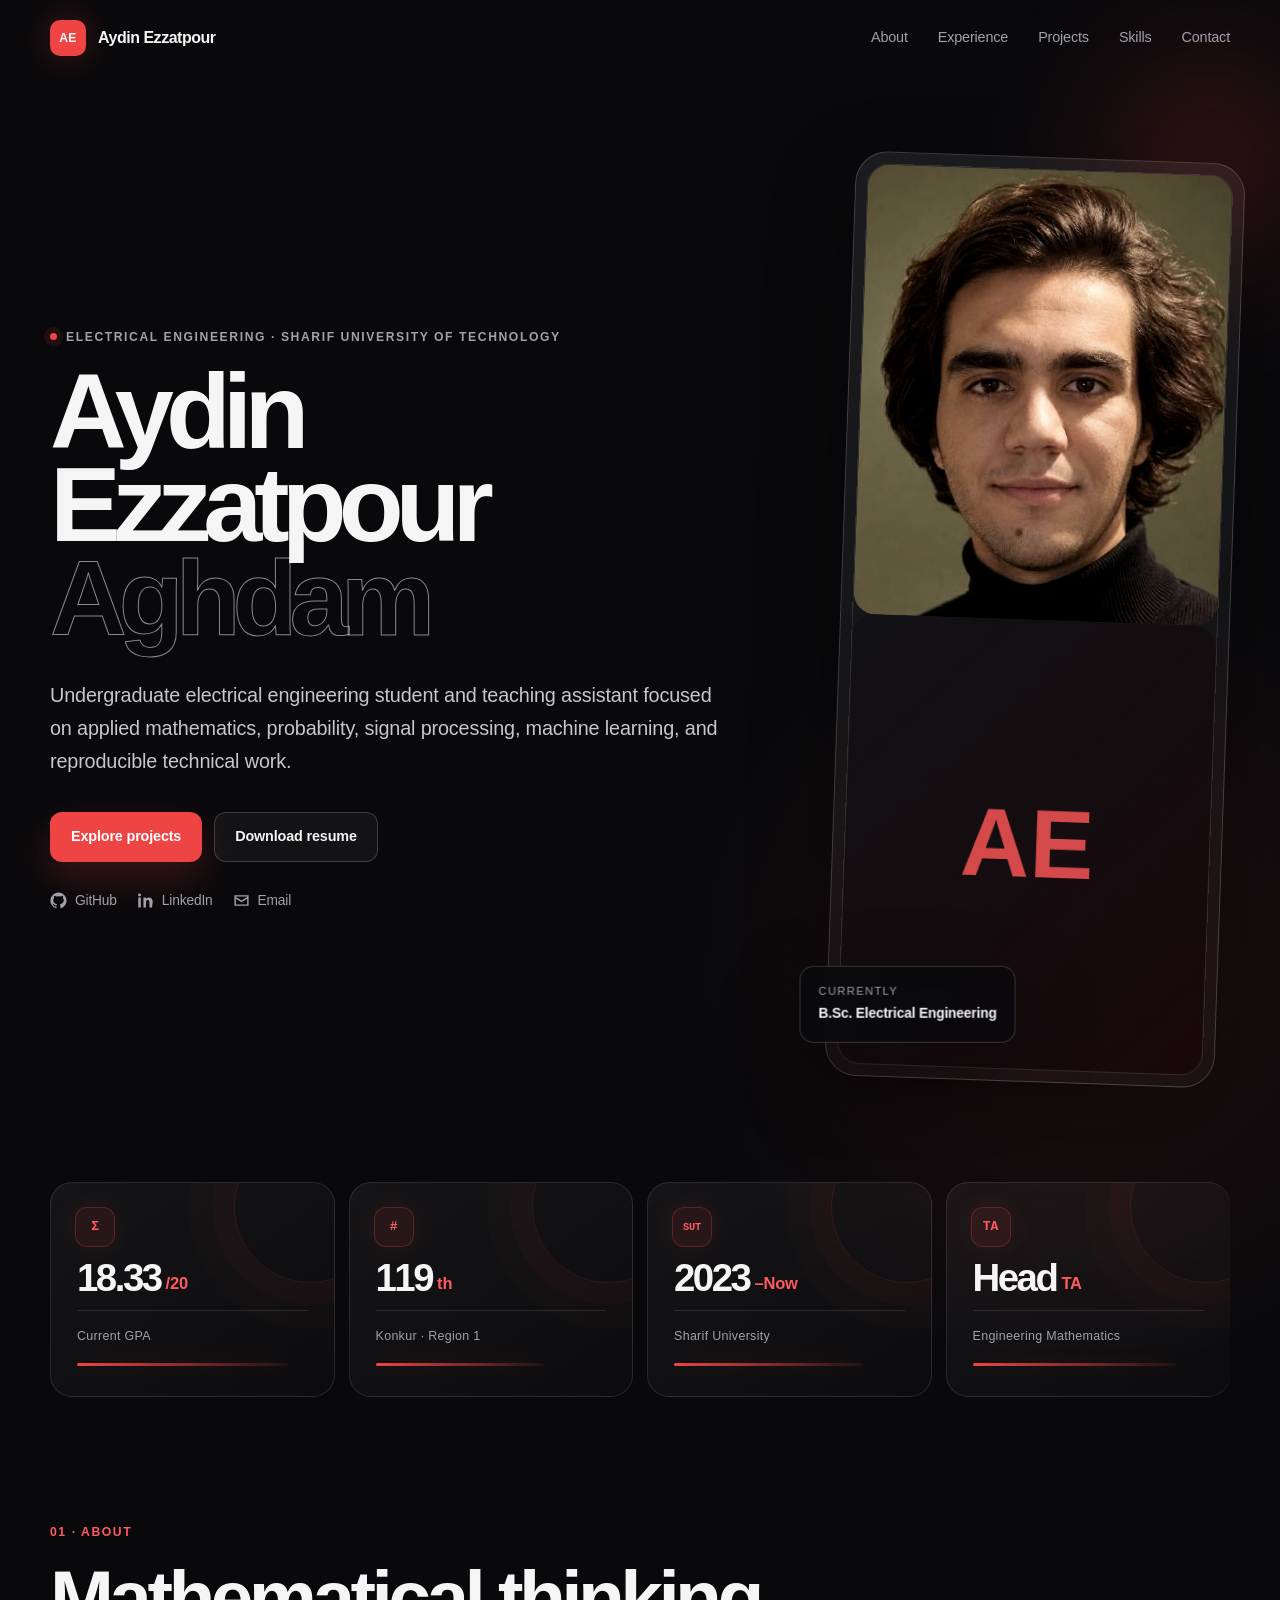
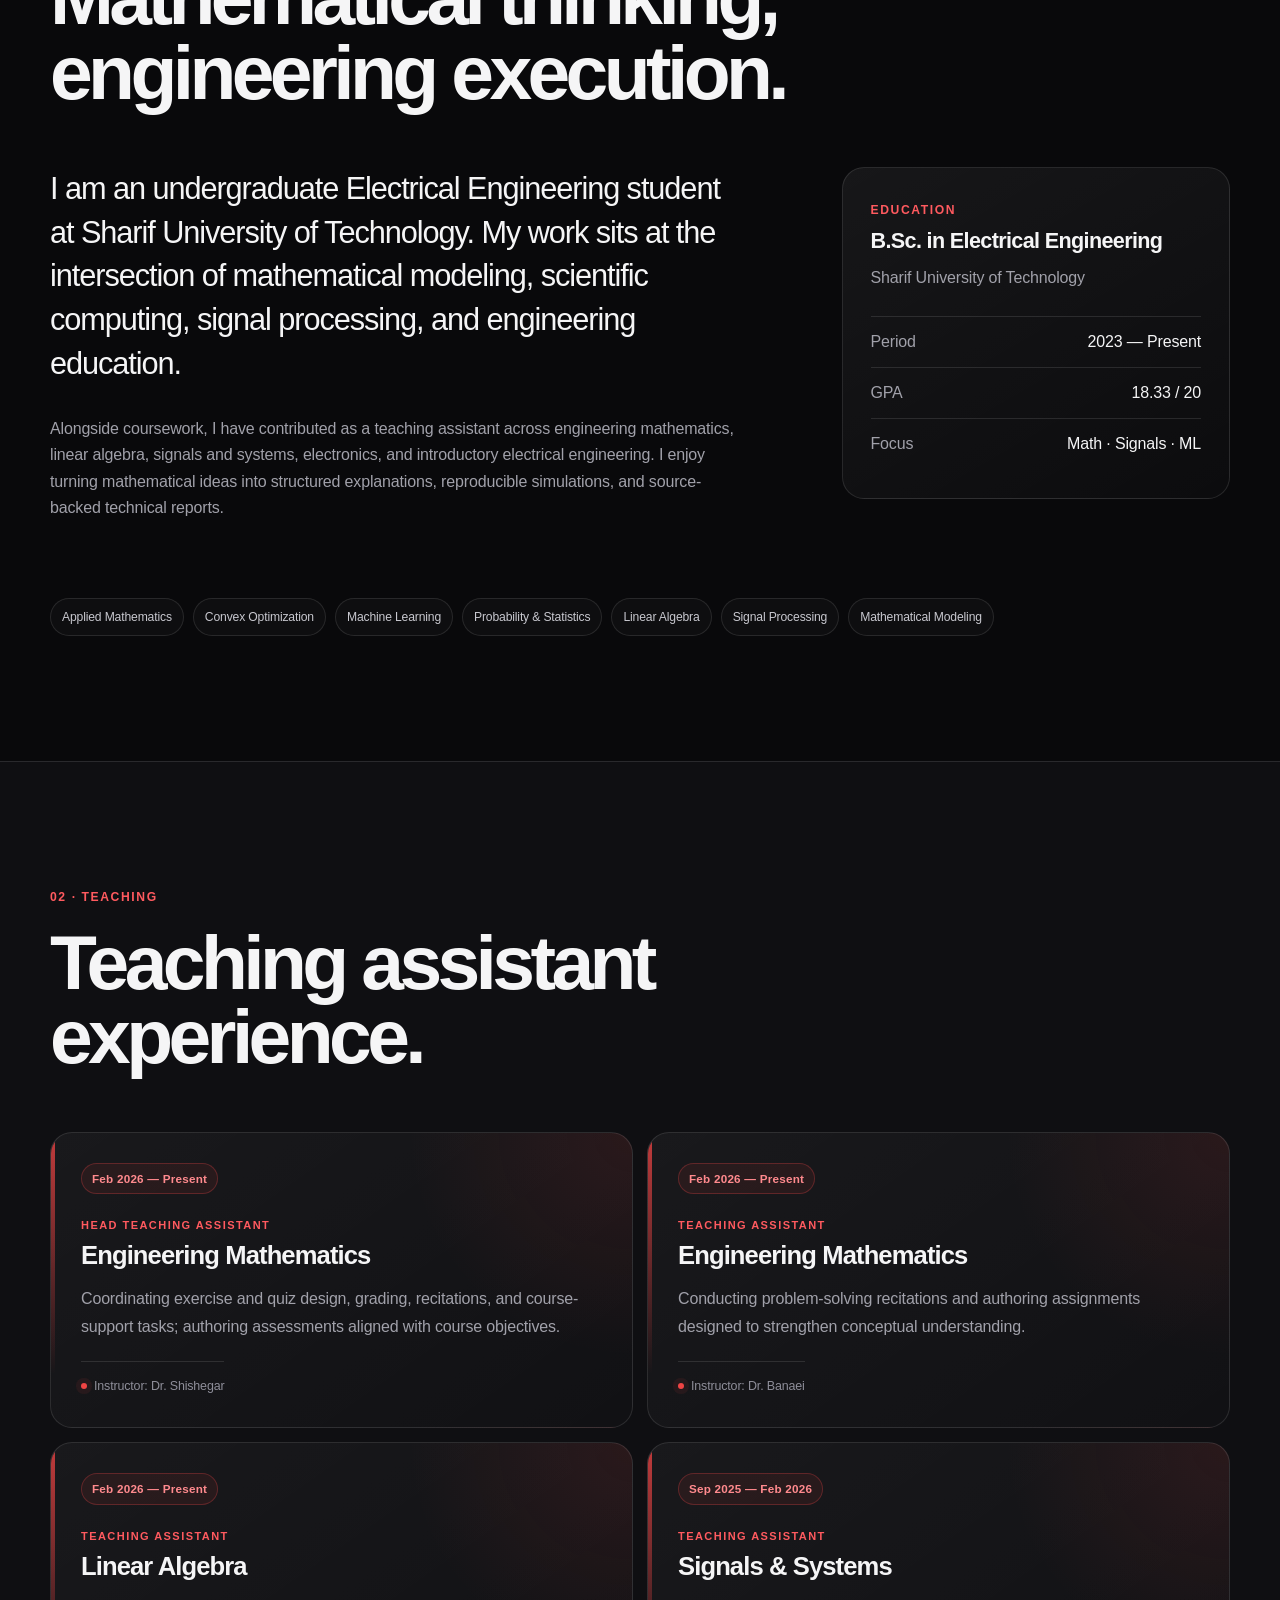
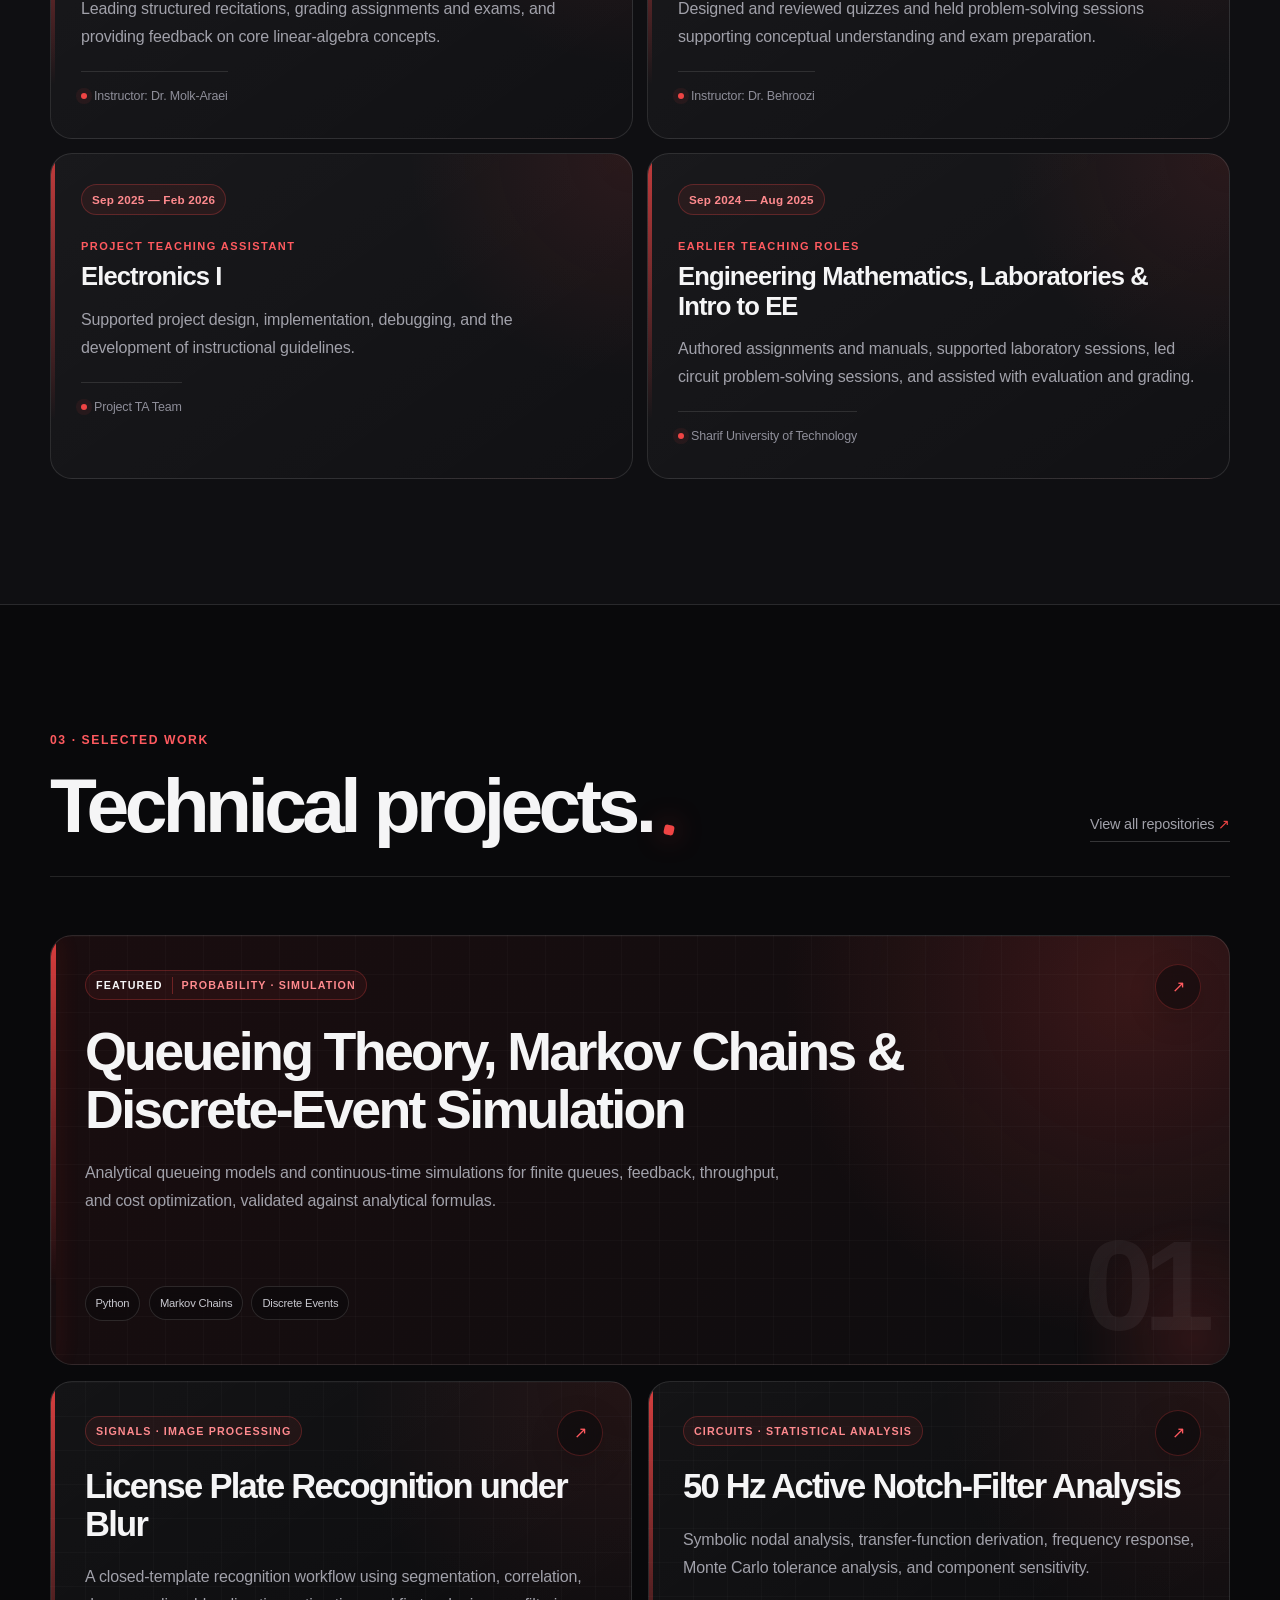
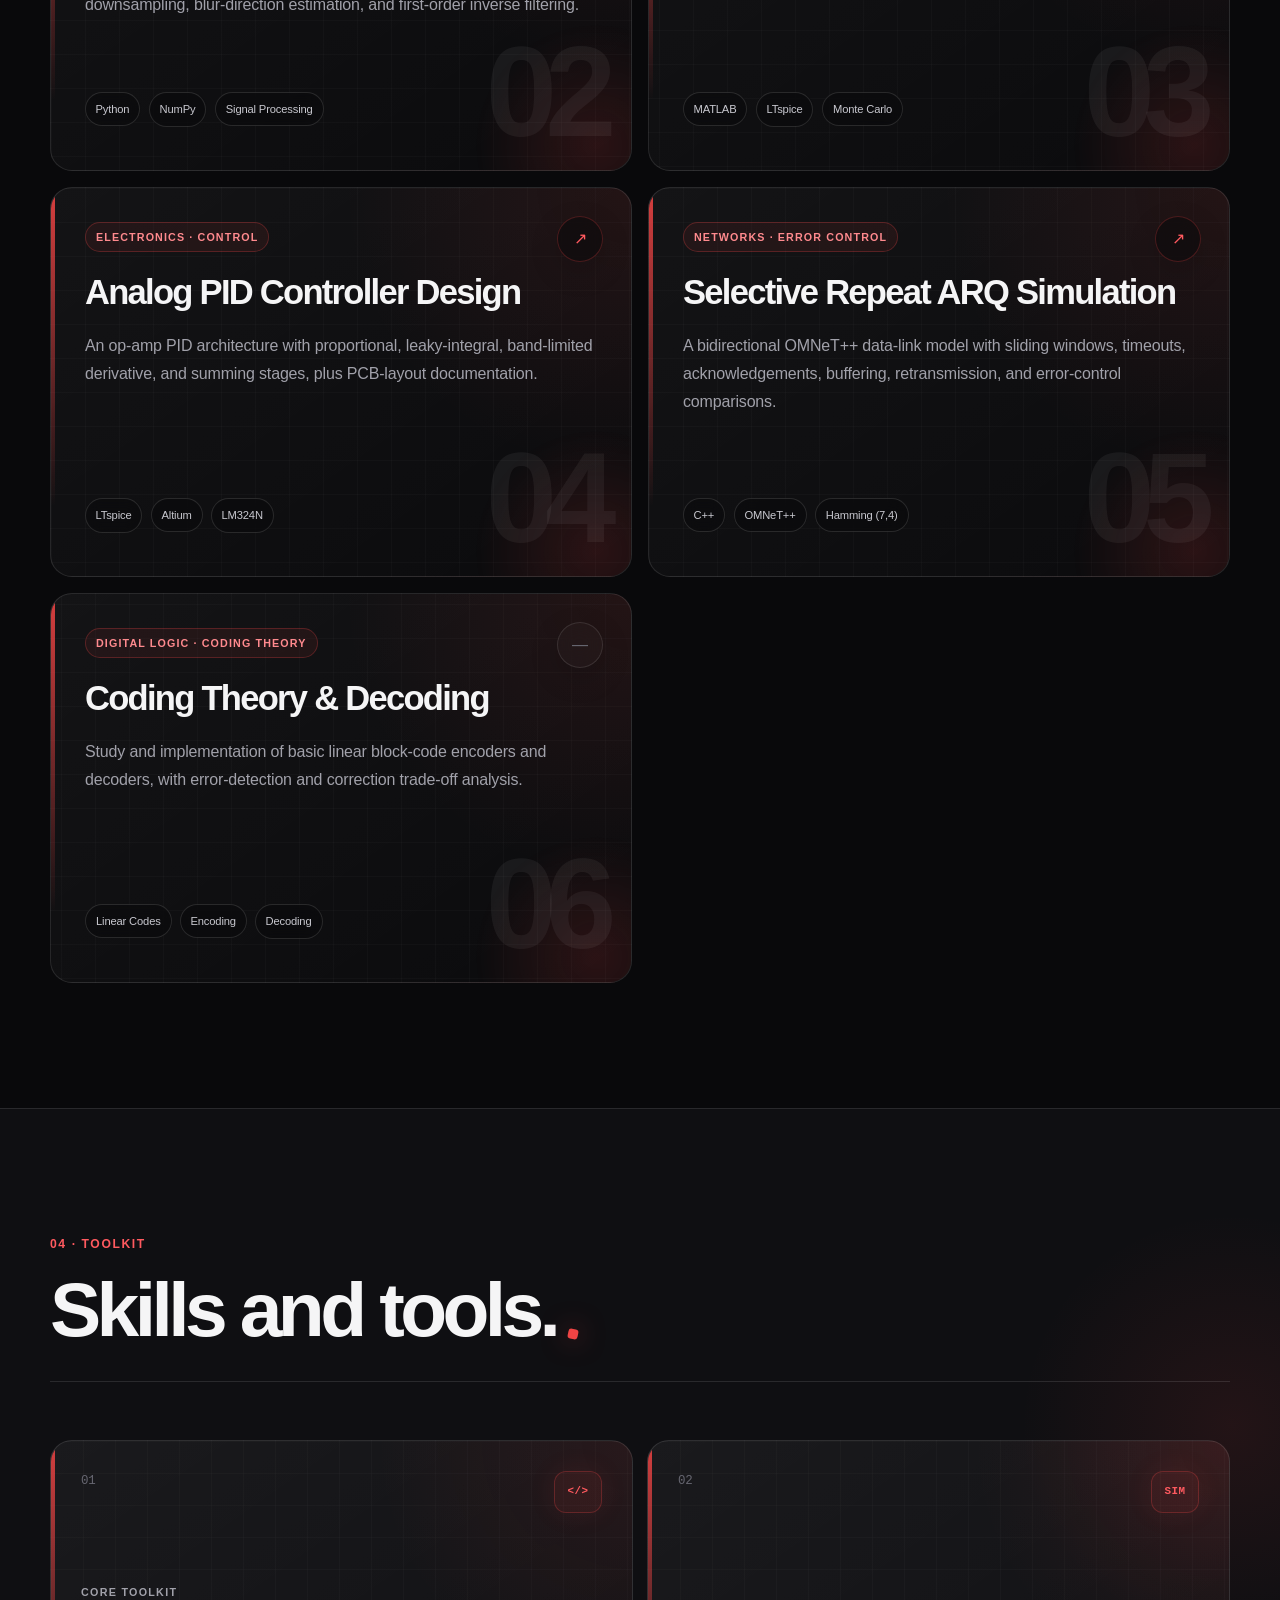
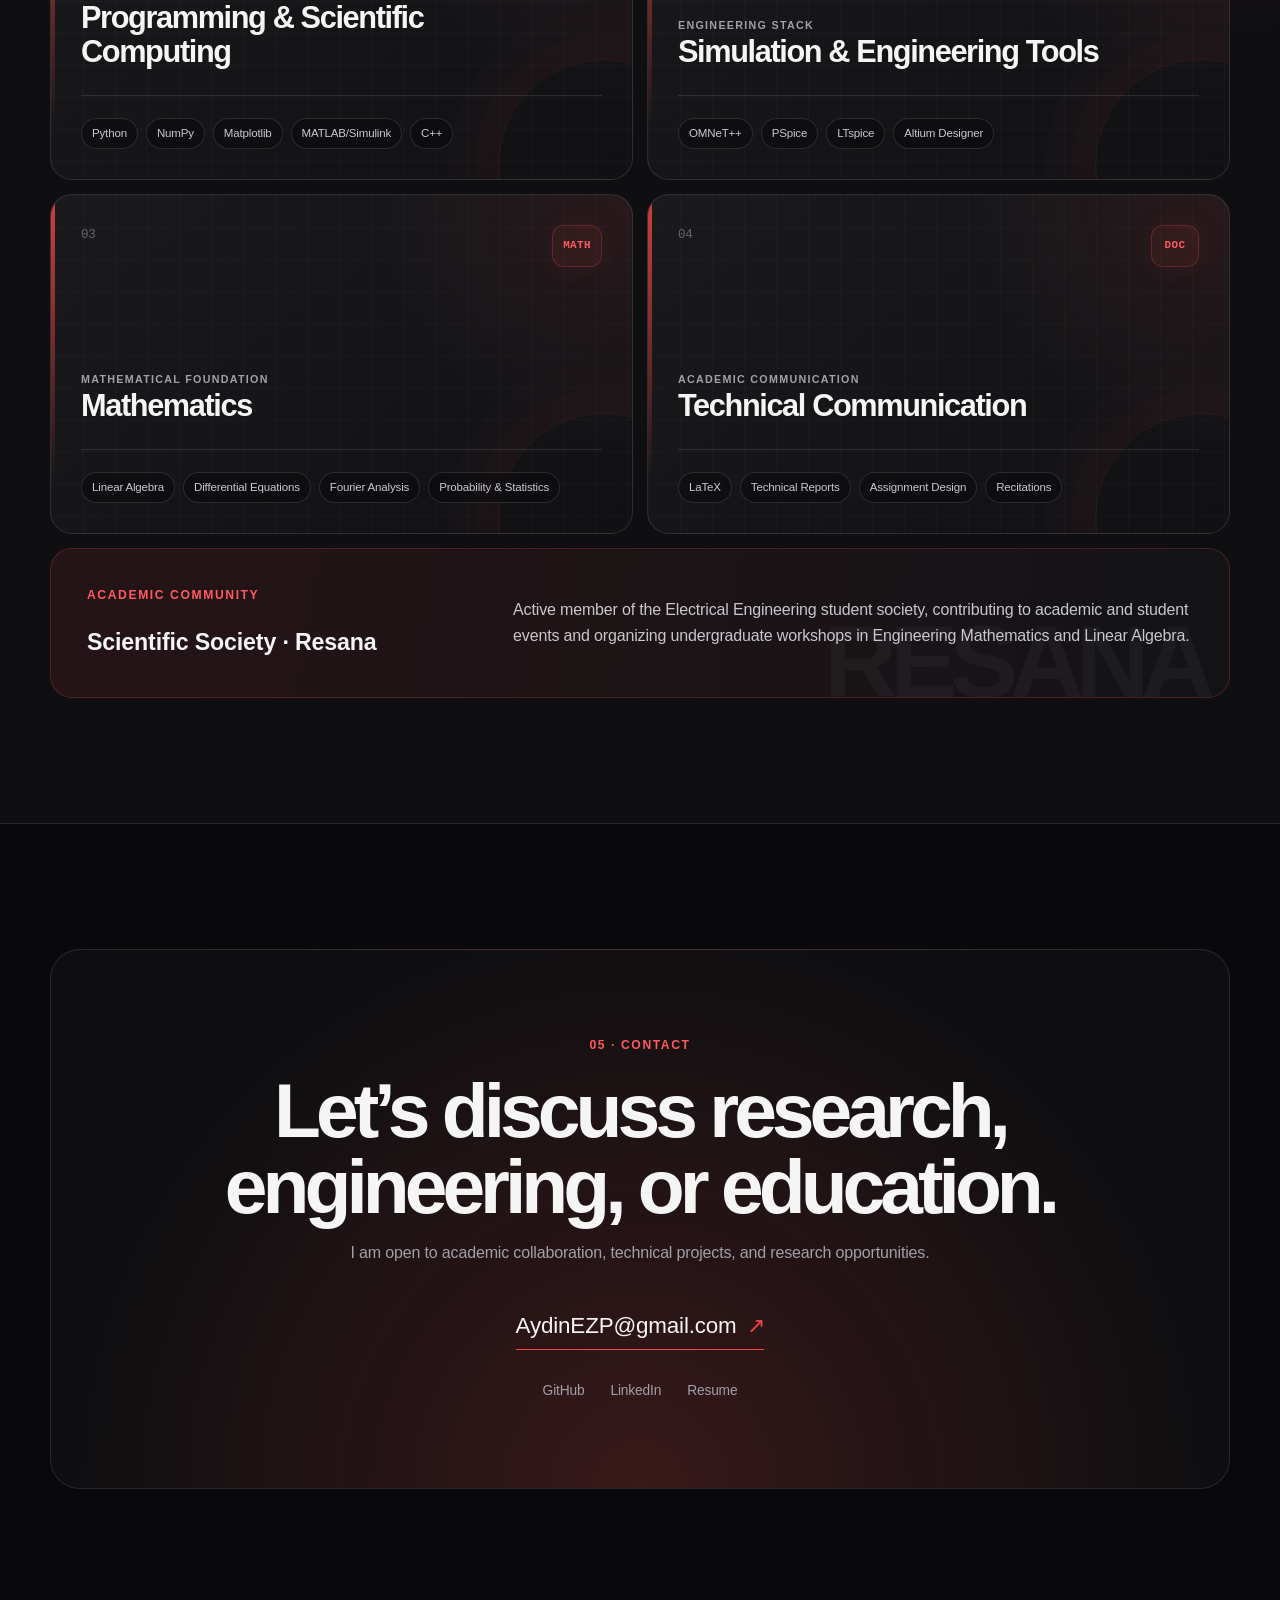
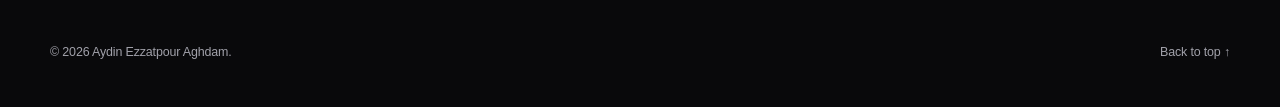
==== commit 0544ab3c: "Restore verified v4 layout and profile photo" ====
--- a/index.html
+++ b/index.html
@@ -13,12 +13,12 @@
   <meta property="og:title" content="Aydin Ezzatpour Aghdam | Electrical Engineering">
   <meta property="og:description" content="Electrical Engineering student, teaching assistant, and technical project developer at Sharif University of Technology.">
   <meta property="og:url" content="https://aydinezp.github.io/">
-  <meta property="og:image" content="https://avatars.githubusercontent.com/u/157618219?v=4">
+  <meta property="og:image" content="https://aydinezp.github.io/assets/profile.jpg">
   <meta name="twitter:card" content="summary">
 
   <link rel="canonical" href="https://aydinezp.github.io/">
   <link rel="icon" href="assets/favicon.svg" type="image/svg+xml">
-  <link rel="stylesheet" href="styles.css?v=8">
+  <link rel="stylesheet" href="styles.css?v=7">
   <script src="script.js" defer></script>
 
   <script type="application/ld+json">
@@ -27,7 +27,7 @@
     "@type": "Person",
     "name": "Aydin Ezzatpour Aghdam",
     "url": "https://aydinezp.github.io/",
-    "image": "https://avatars.githubusercontent.com/u/157618219?v=4",
+    "image": "https://aydinezp.github.io/assets/profile.jpg",
     "email": "mailto:AydinEZP@gmail.com",
     "jobTitle": "Electrical Engineering Student",
     "affiliation": {
@@ -105,7 +105,7 @@
         <div class="portrait-frame">
           <div class="portrait-glow"></div>
           <img
-            src="https://avatars.githubusercontent.com/u/157618219?v=4"
+            src="assets/profile.jpg"
             alt="GitHub profile portrait of Aydin Ezzatpour"
             width="460"
             height="460"
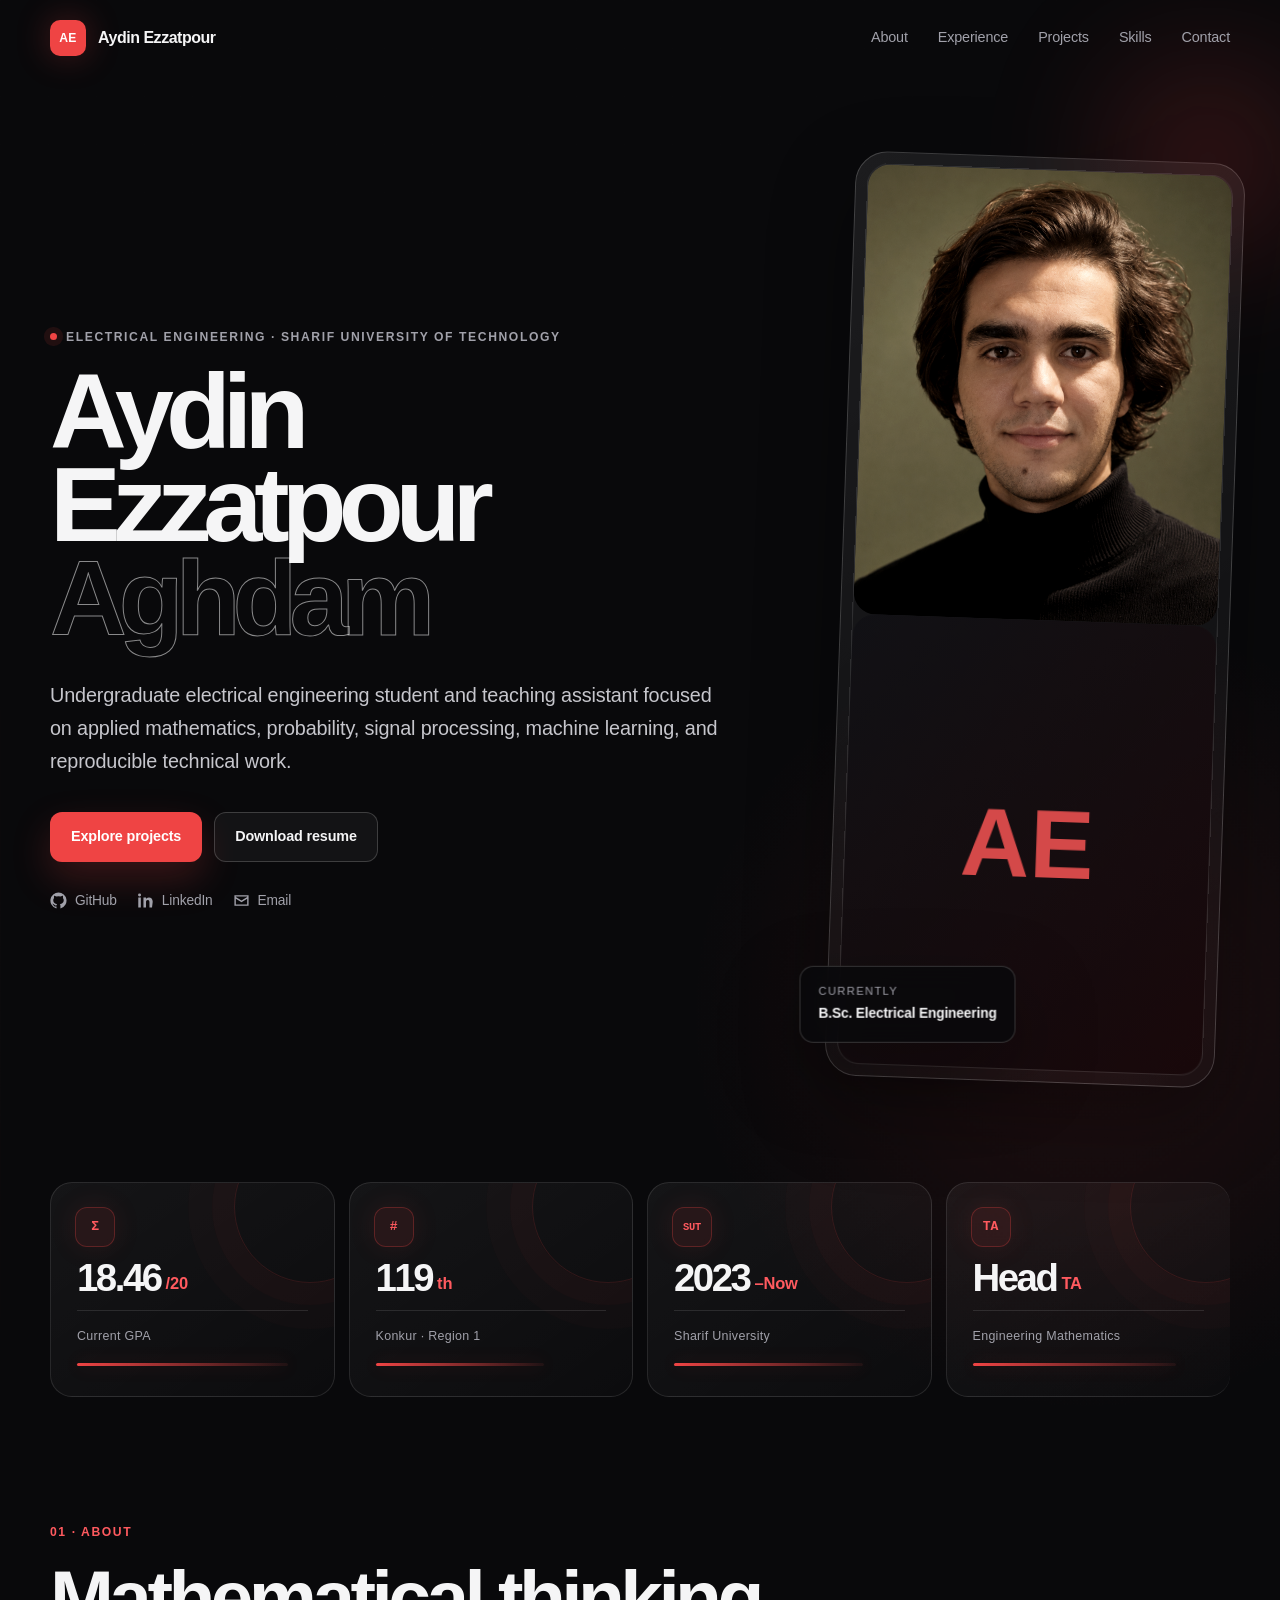
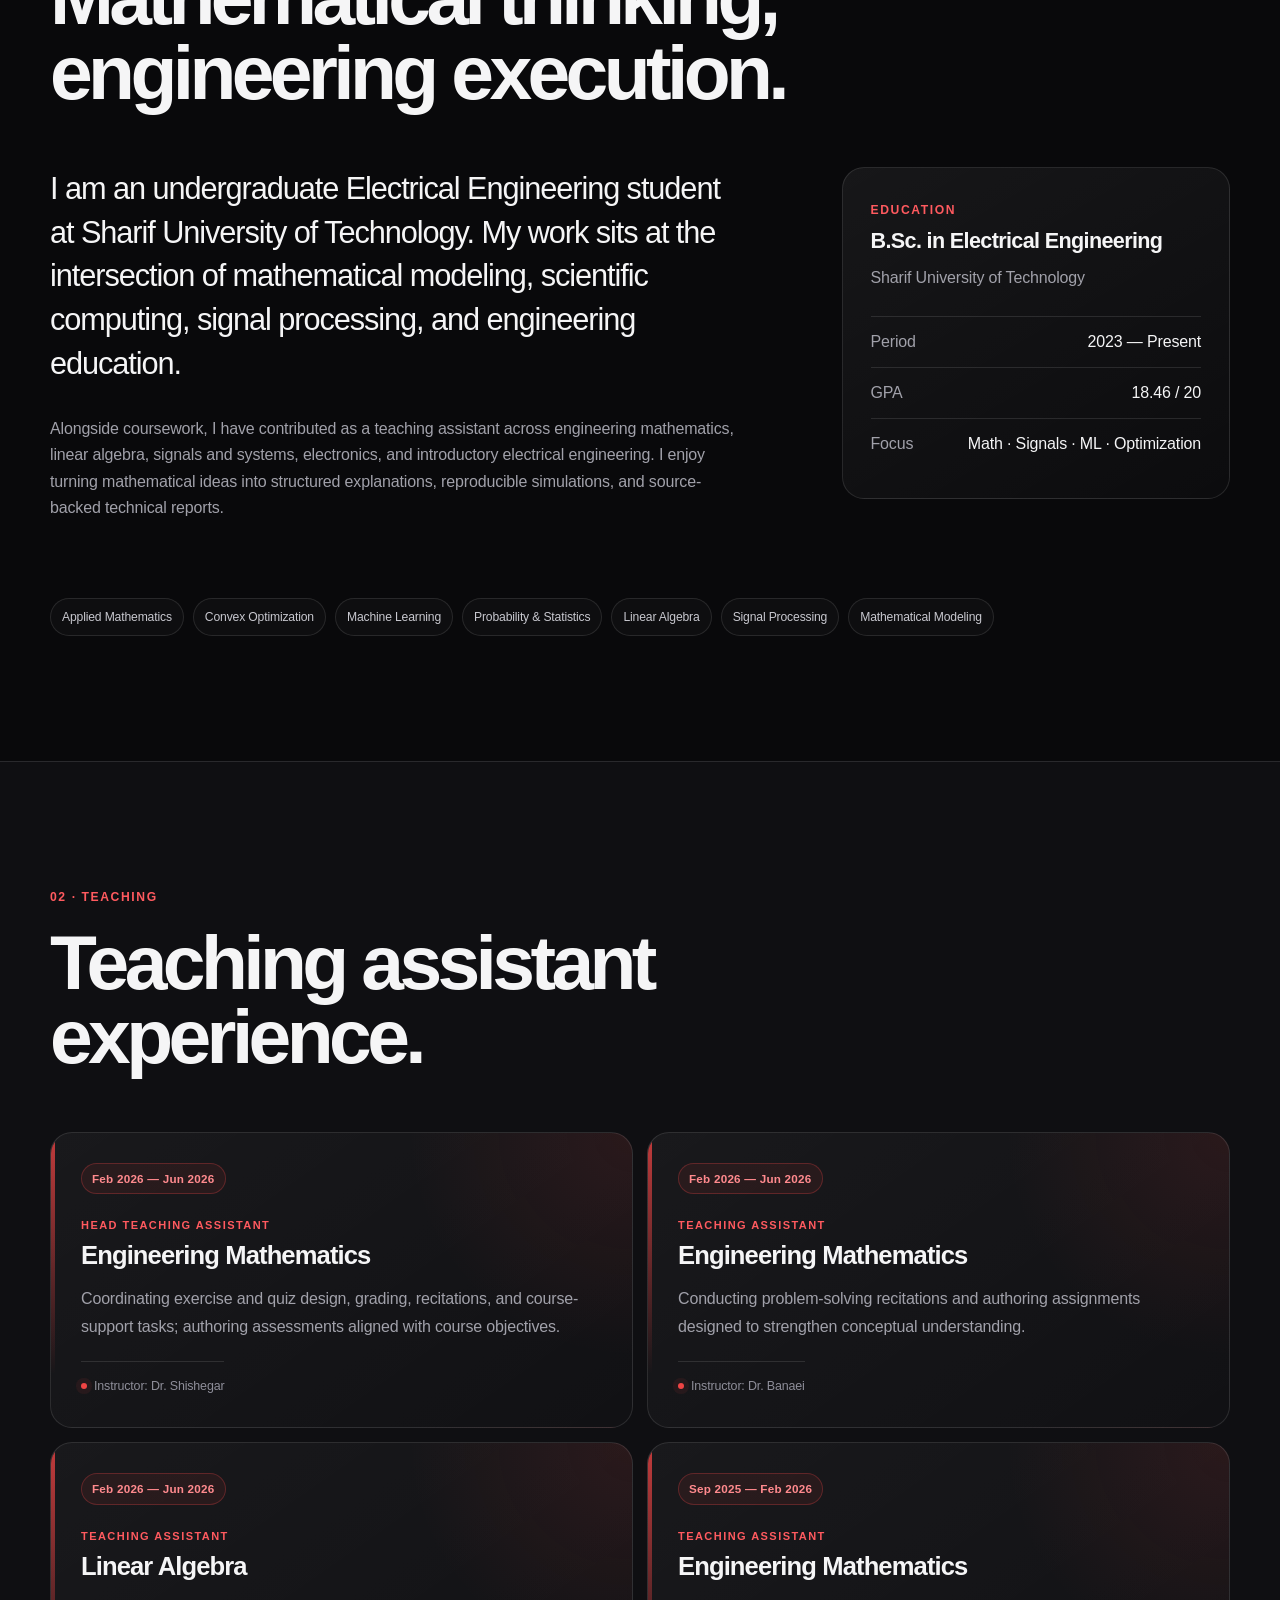
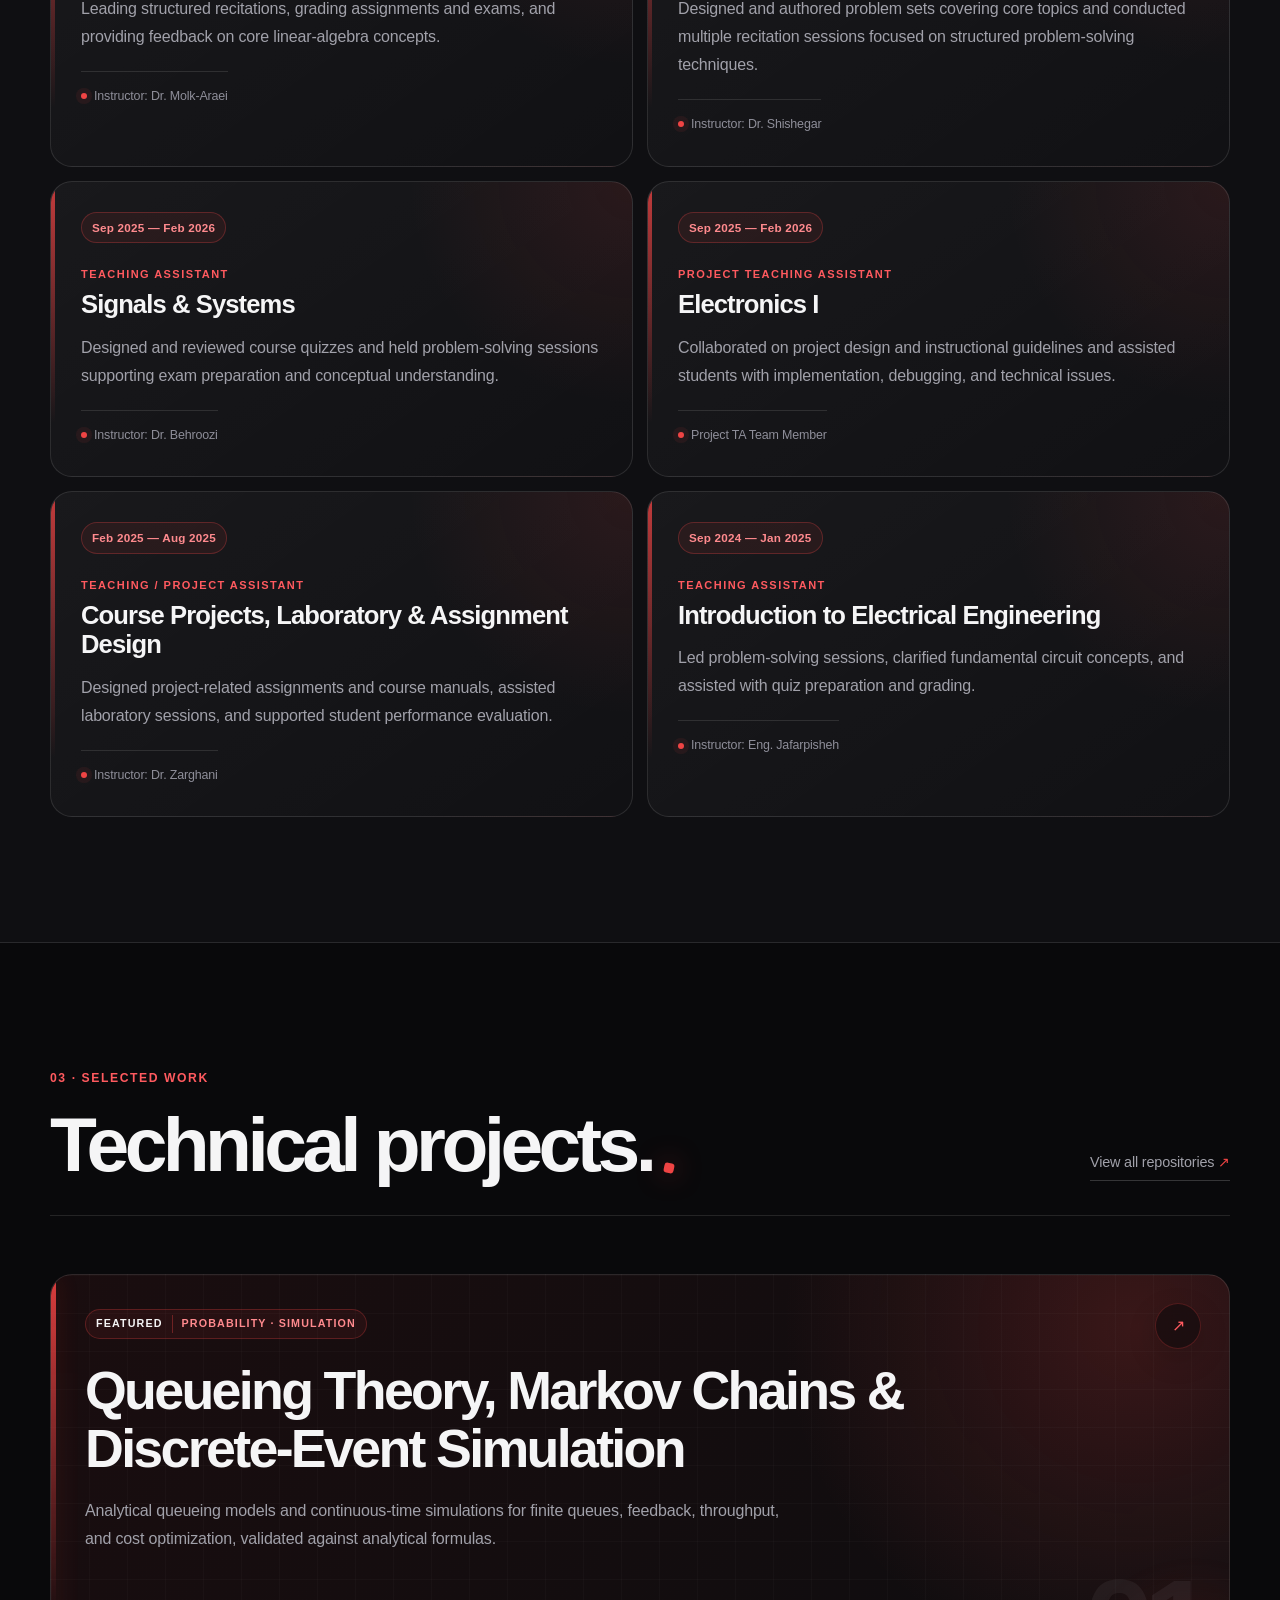
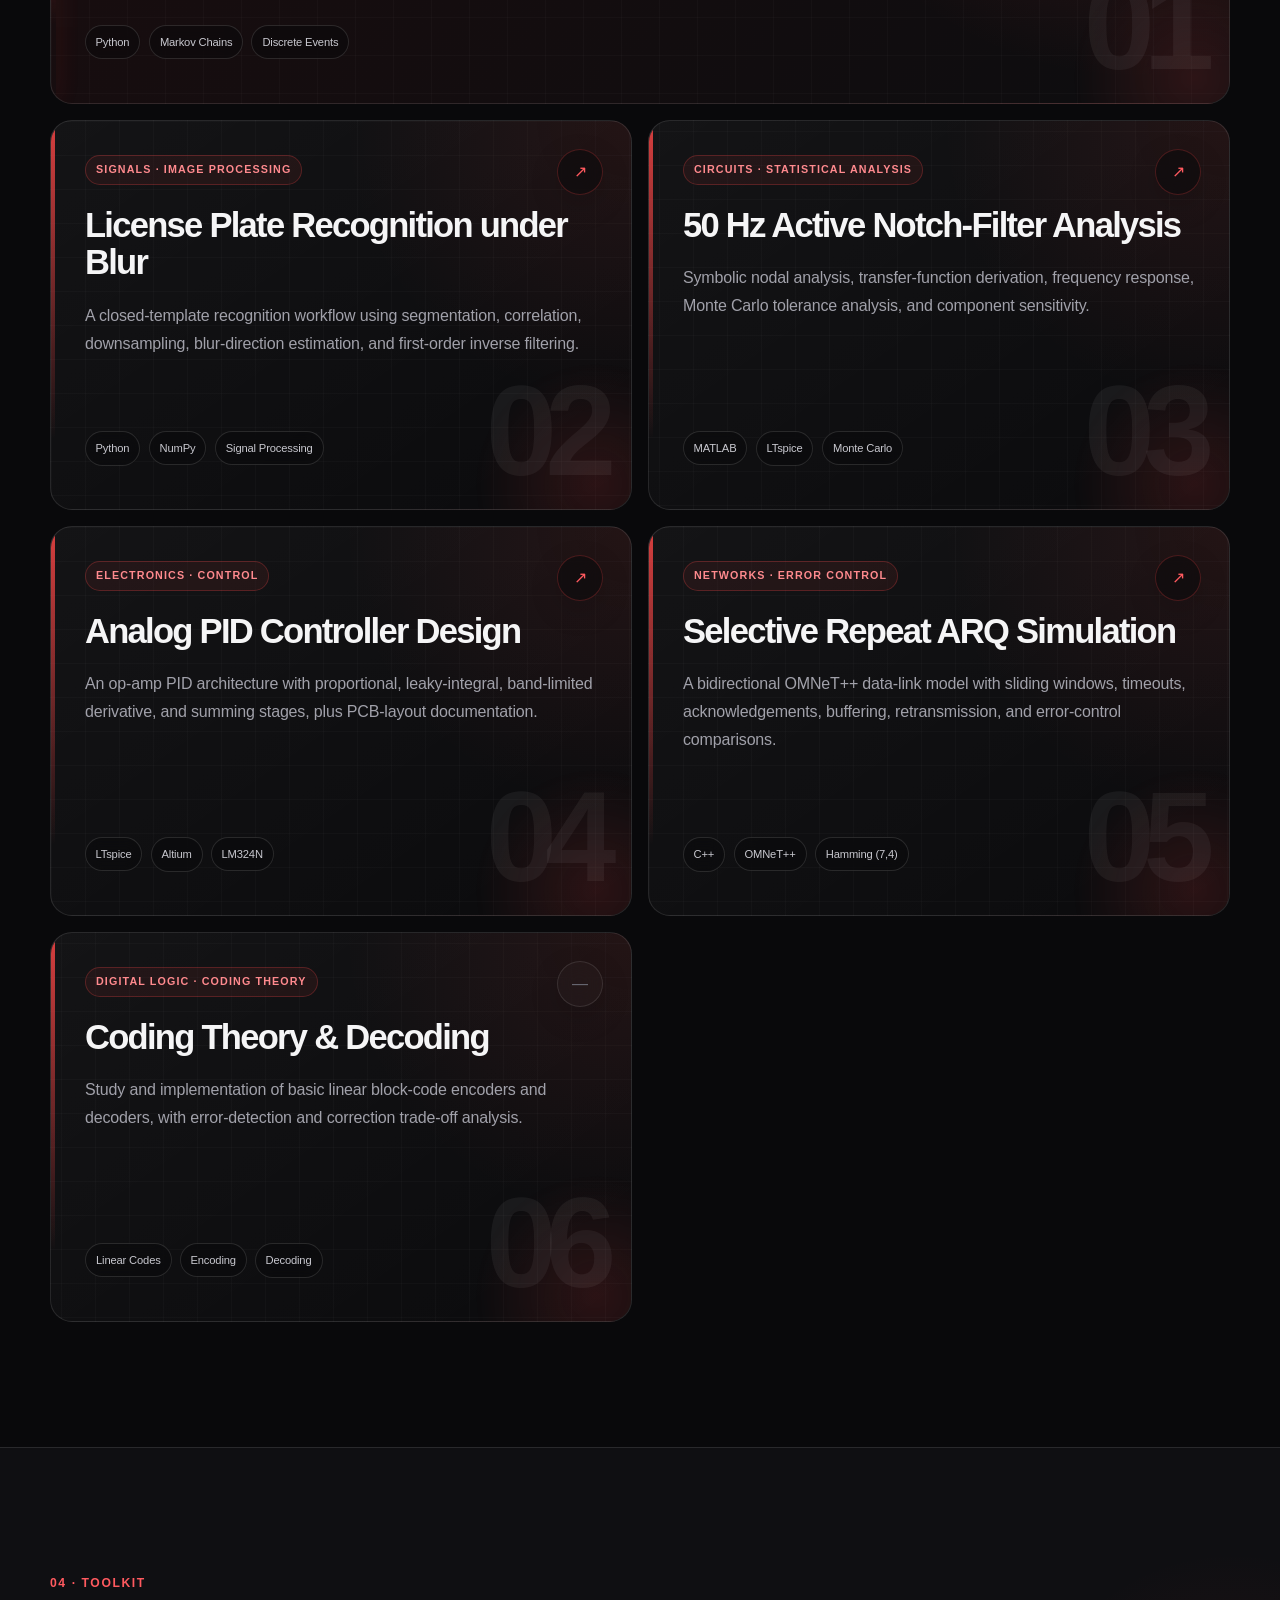
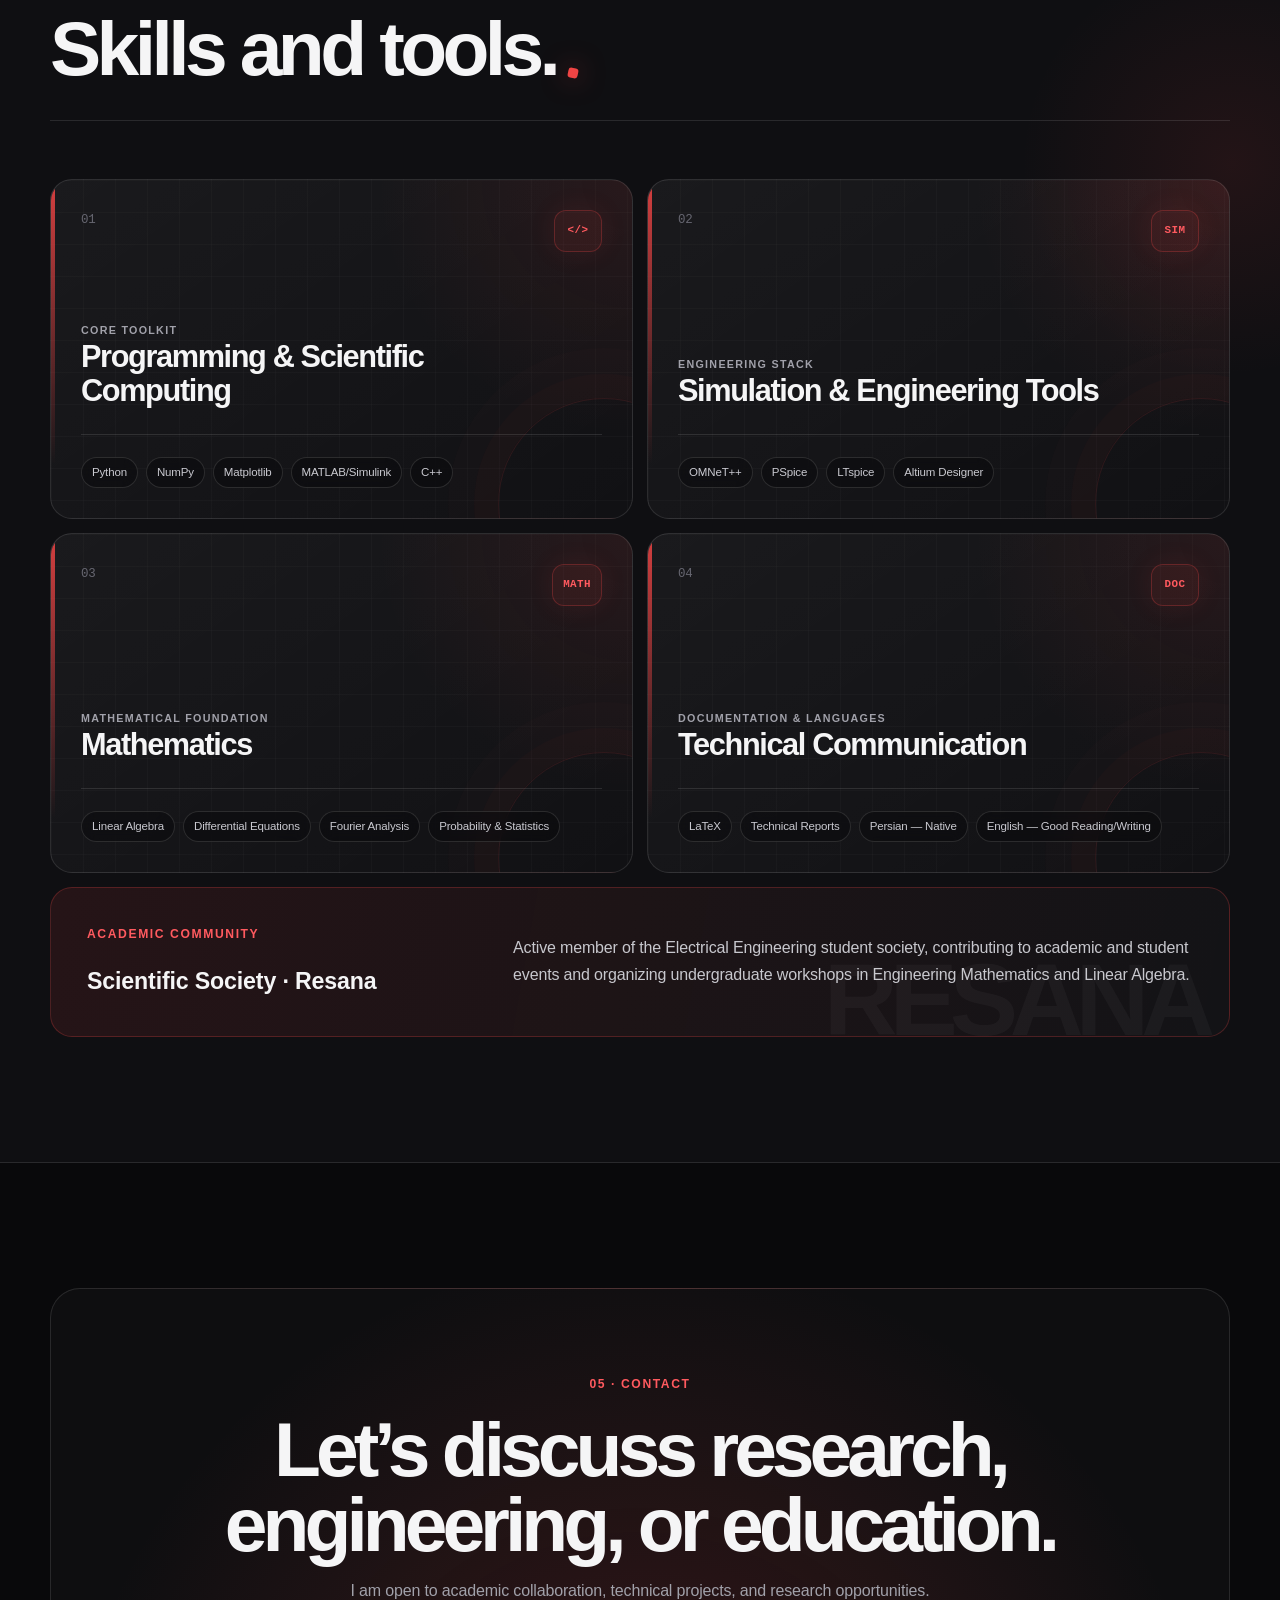
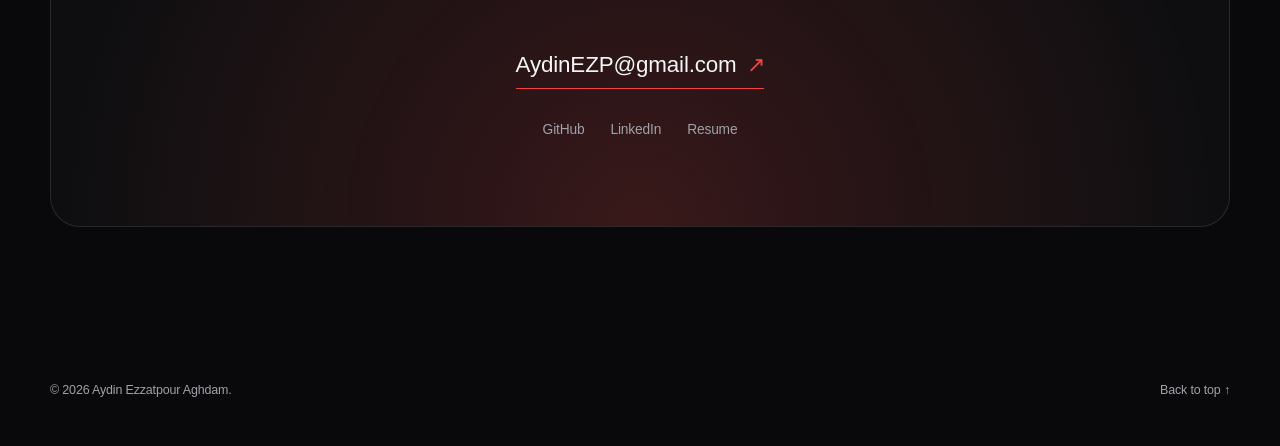
==== commit d74a0309: "Update website and resume for September 2026" ====
--- a/index.html
+++ b/index.html
@@ -123,7 +123,7 @@
 
     <section class="metrics container reveal" aria-label="Highlights">
       <article>
-        <strong>18.33<span>/20</span></strong>
+        <strong>18.46<span>/20</span></strong>
         <p>Current GPA</p>
       </article>
       <article>
@@ -168,8 +168,8 @@
           <p>Sharif University of Technology</p>
           <dl>
             <div><dt>Period</dt><dd>2023 &mdash; Present</dd></div>
-            <div><dt>GPA</dt><dd>18.33 / 20</dd></div>
-            <div><dt>Focus</dt><dd>Math &middot; Signals &middot; ML</dd></div>
+            <div><dt>GPA</dt><dd>18.46 / 20</dd></div>
+            <div><dt>Focus</dt><dd>Math &middot; Signals &middot; ML &middot; Optimization</dd></div>
           </dl>
         </aside>
       </div>
@@ -194,7 +194,7 @@
 
         <div class="timeline">
           <article class="timeline-item reveal">
-            <div class="timeline-date">Feb 2026 &mdash; Present</div>
+            <div class="timeline-date">Feb 2026 &mdash; Jun 2026</div>
             <div>
               <p class="role-type">Head Teaching Assistant</p>
               <h3>Engineering Mathematics</h3>
@@ -204,7 +204,7 @@
           </article>
 
           <article class="timeline-item reveal">
-            <div class="timeline-date">Feb 2026 &mdash; Present</div>
+            <div class="timeline-date">Feb 2026 &mdash; Jun 2026</div>
             <div>
               <p class="role-type">Teaching Assistant</p>
               <h3>Engineering Mathematics</h3>
@@ -214,7 +214,7 @@
           </article>
 
           <article class="timeline-item reveal">
-            <div class="timeline-date">Feb 2026 &mdash; Present</div>
+            <div class="timeline-date">Feb 2026 &mdash; Jun 2026</div>
             <div>
               <p class="role-type">Teaching Assistant</p>
               <h3>Linear Algebra</h3>
@@ -227,8 +227,18 @@
             <div class="timeline-date">Sep 2025 &mdash; Feb 2026</div>
             <div>
               <p class="role-type">Teaching Assistant</p>
-              <h3>Signals & Systems</h3>
-              <p>Designed and reviewed quizzes and held problem-solving sessions supporting conceptual understanding and exam preparation.</p>
+              <h3>Engineering Mathematics</h3>
+              <p>Designed and authored problem sets covering core topics and conducted multiple recitation sessions focused on structured problem-solving techniques.</p>
+              <span>Instructor: Dr. Shishegar</span>
+            </div>
+          </article>
+
+          <article class="timeline-item reveal">
+            <div class="timeline-date">Sep 2025 &mdash; Feb 2026</div>
+            <div>
+              <p class="role-type">Teaching Assistant</p>
+              <h3>Signals &amp; Systems</h3>
+              <p>Designed and reviewed course quizzes and held problem-solving sessions supporting exam preparation and conceptual understanding.</p>
               <span>Instructor: Dr. Behroozi</span>
             </div>
           </article>
@@ -238,18 +248,28 @@
             <div>
               <p class="role-type">Project Teaching Assistant</p>
               <h3>Electronics I</h3>
-              <p>Supported project design, implementation, debugging, and the development of instructional guidelines.</p>
-              <span>Project TA Team</span>
-            </div>
-          </article>
-
-          <article class="timeline-item reveal">
-            <div class="timeline-date">Sep 2024 &mdash; Aug 2025</div>
-            <div>
-              <p class="role-type">Earlier Teaching Roles</p>
-              <h3>Engineering Mathematics, Laboratories & Intro to EE</h3>
-              <p>Authored assignments and manuals, supported laboratory sessions, led circuit problem-solving sessions, and assisted with evaluation and grading.</p>
-              <span>Sharif University of Technology</span>
+              <p>Collaborated on project design and instructional guidelines and assisted students with implementation, debugging, and technical issues.</p>
+              <span>Project TA Team Member</span>
+            </div>
+          </article>
+
+          <article class="timeline-item reveal">
+            <div class="timeline-date">Feb 2025 &mdash; Aug 2025</div>
+            <div>
+              <p class="role-type">Teaching / Project Assistant</p>
+              <h3>Course Projects, Laboratory &amp; Assignment Design</h3>
+              <p>Designed project-related assignments and course manuals, assisted laboratory sessions, and supported student performance evaluation.</p>
+              <span>Instructor: Dr. Zarghani</span>
+            </div>
+          </article>
+
+          <article class="timeline-item reveal">
+            <div class="timeline-date">Sep 2024 &mdash; Jan 2025</div>
+            <div>
+              <p class="role-type">Teaching Assistant</p>
+              <h3>Introduction to Electrical Engineering</h3>
+              <p>Led problem-solving sessions, clarified fundamental circuit concepts, and assisted with quiz preparation and grading.</p>
+              <span>Instructor: Eng. Jafarpisheh</span>
             </div>
           </article>
         </div>
@@ -402,13 +422,13 @@
               <span class="skill-icon" aria-hidden="true">DOC</span>
             </div>
             <div class="skill-card-body">
-              <p class="skill-category">Academic communication</p>
+              <p class="skill-category">Documentation &amp; languages</p>
               <h3>Technical Communication</h3>
-              <div class="skill-tags" aria-label="Technical communication skills">
+              <div class="skill-tags" aria-label="Documentation and language skills">
                 <span>LaTeX</span>
                 <span>Technical Reports</span>
-                <span>Assignment Design</span>
-                <span>Recitations</span>
+                <span>Persian &mdash; Native</span>
+                <span>English &mdash; Good Reading/Writing</span>
               </div>
             </div>
           </article>
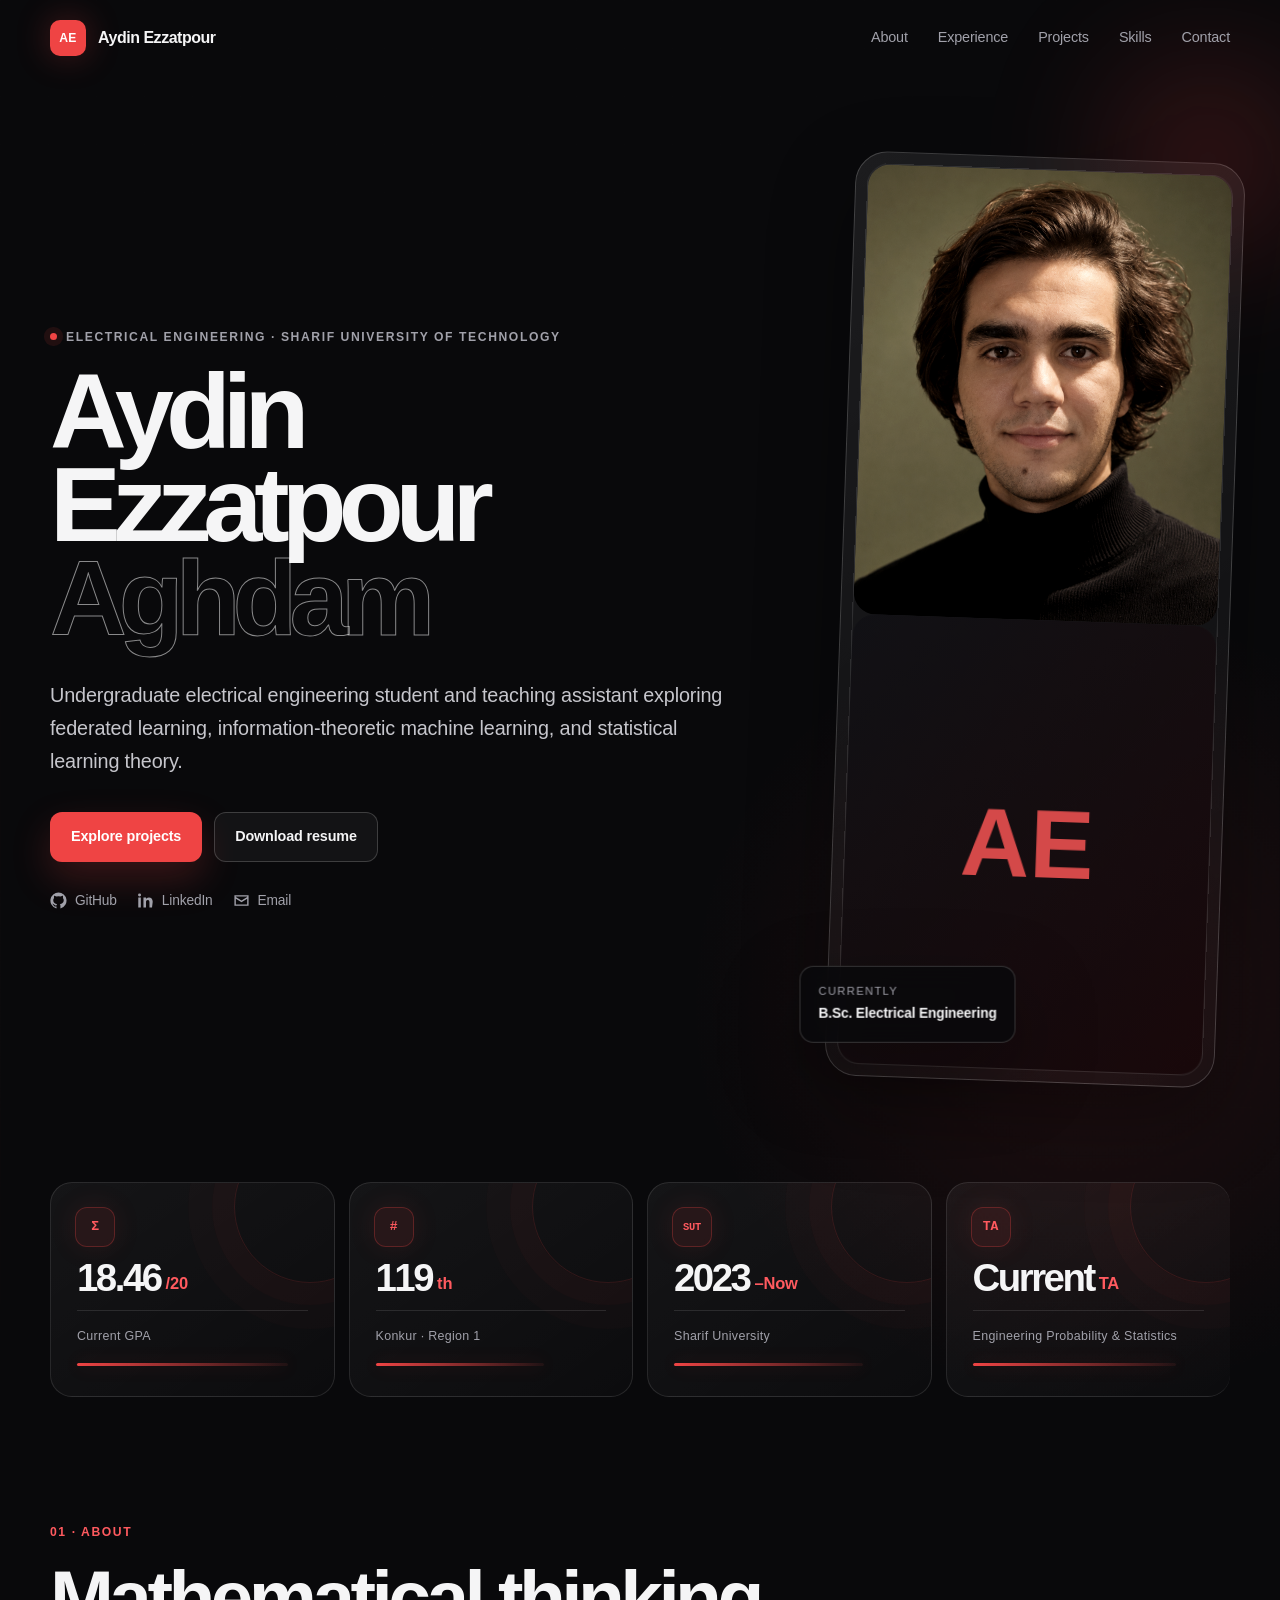
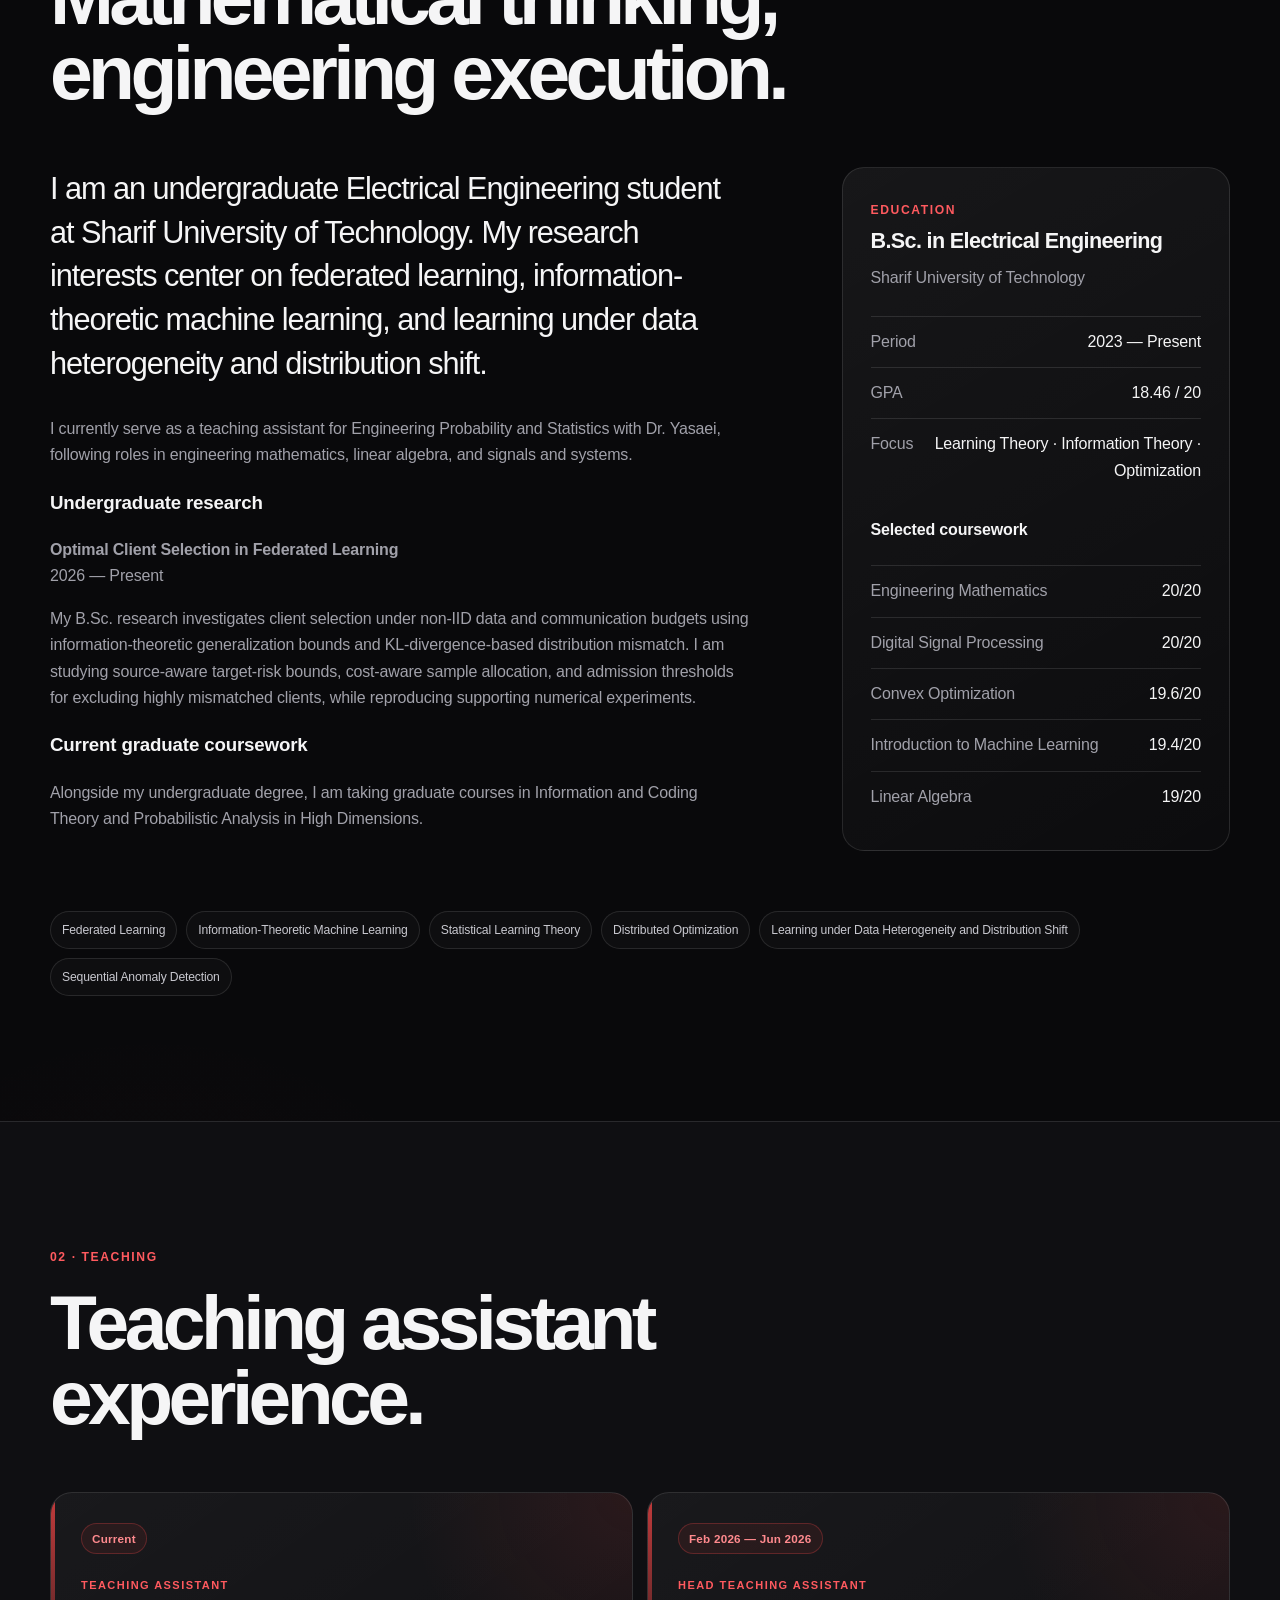
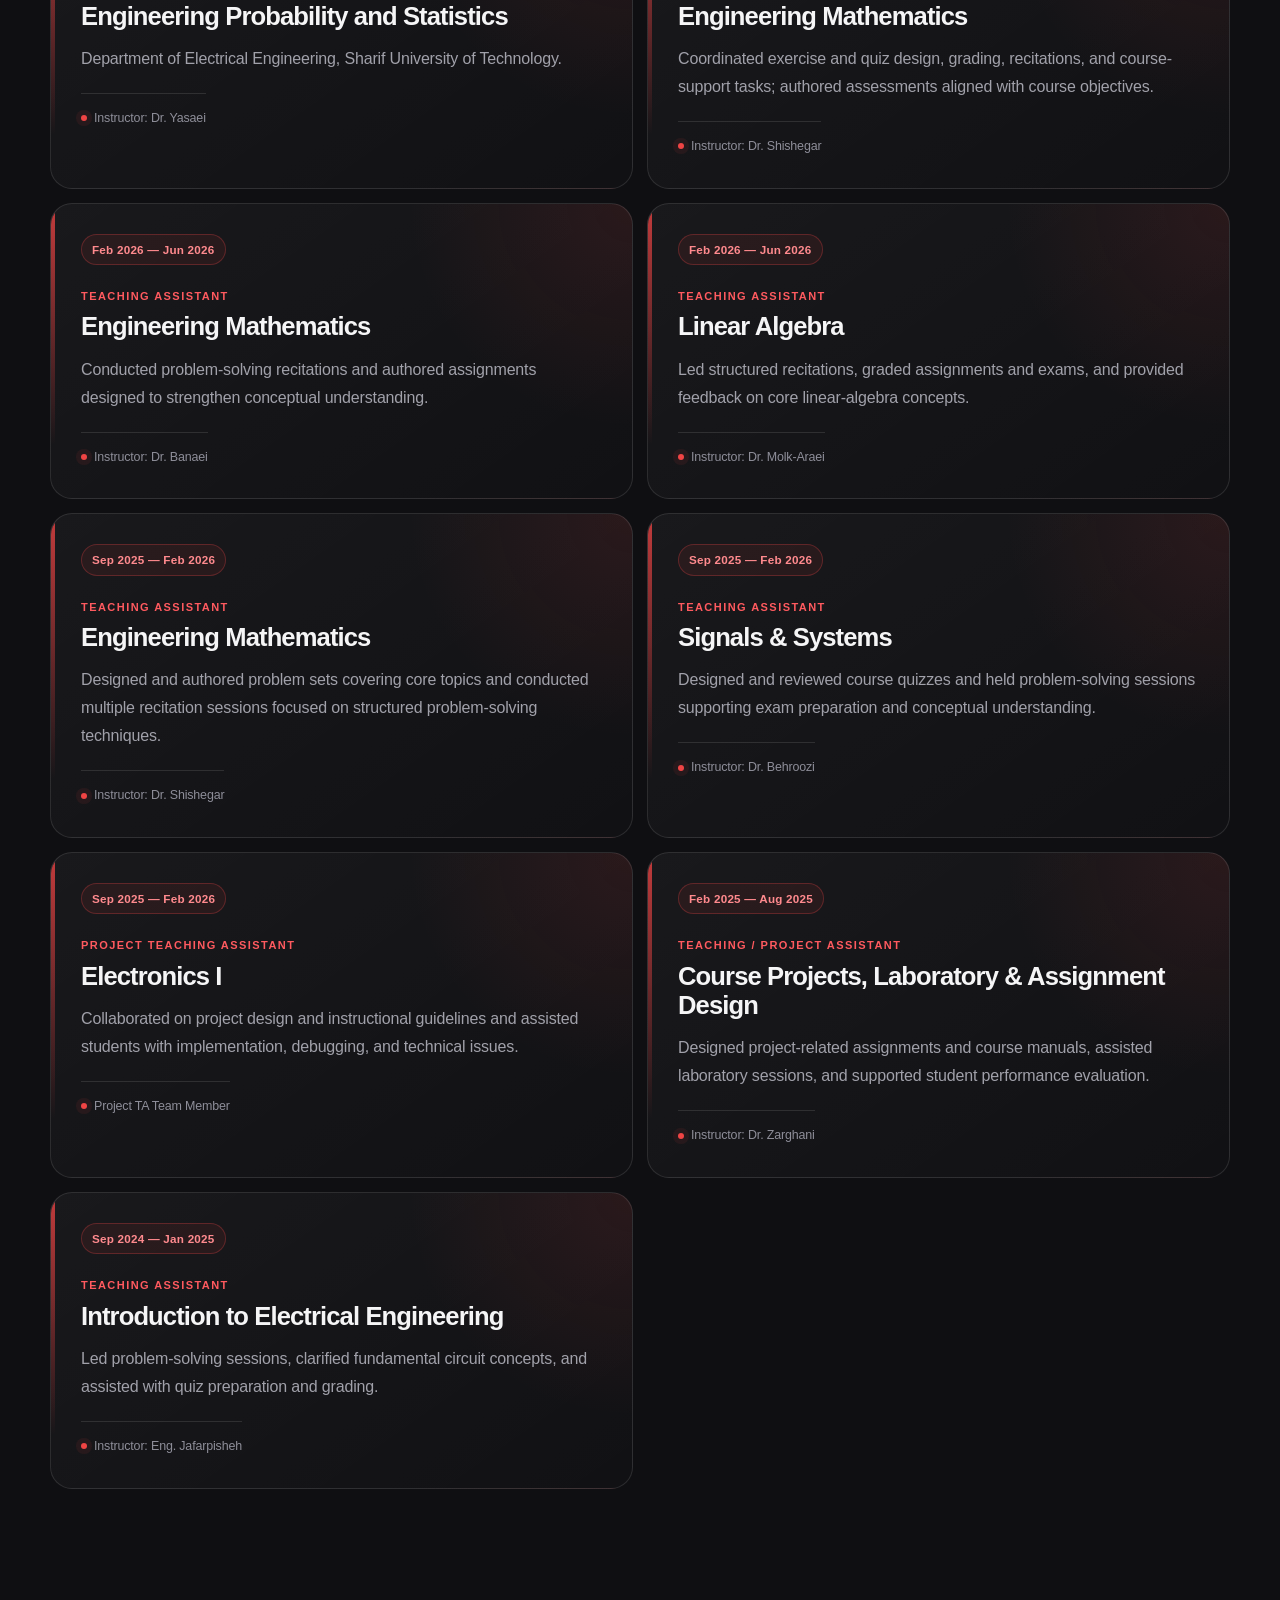
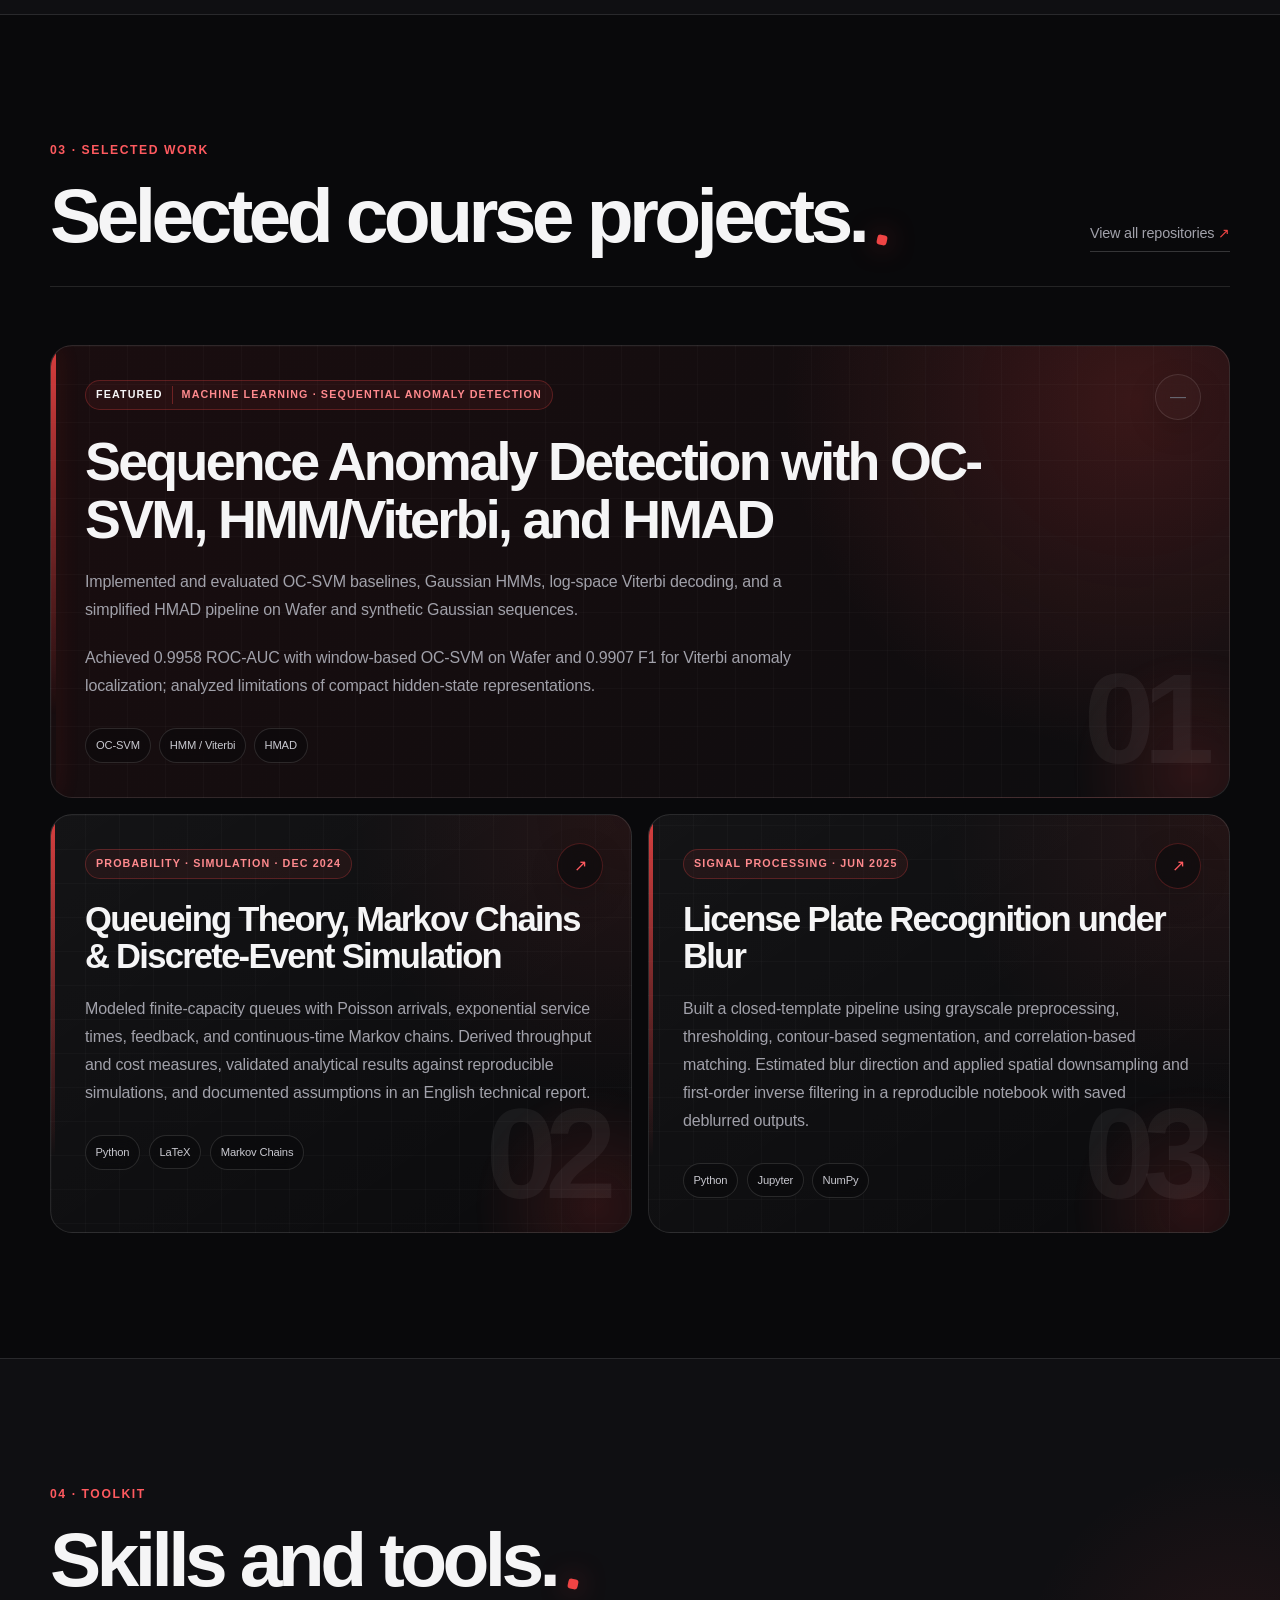
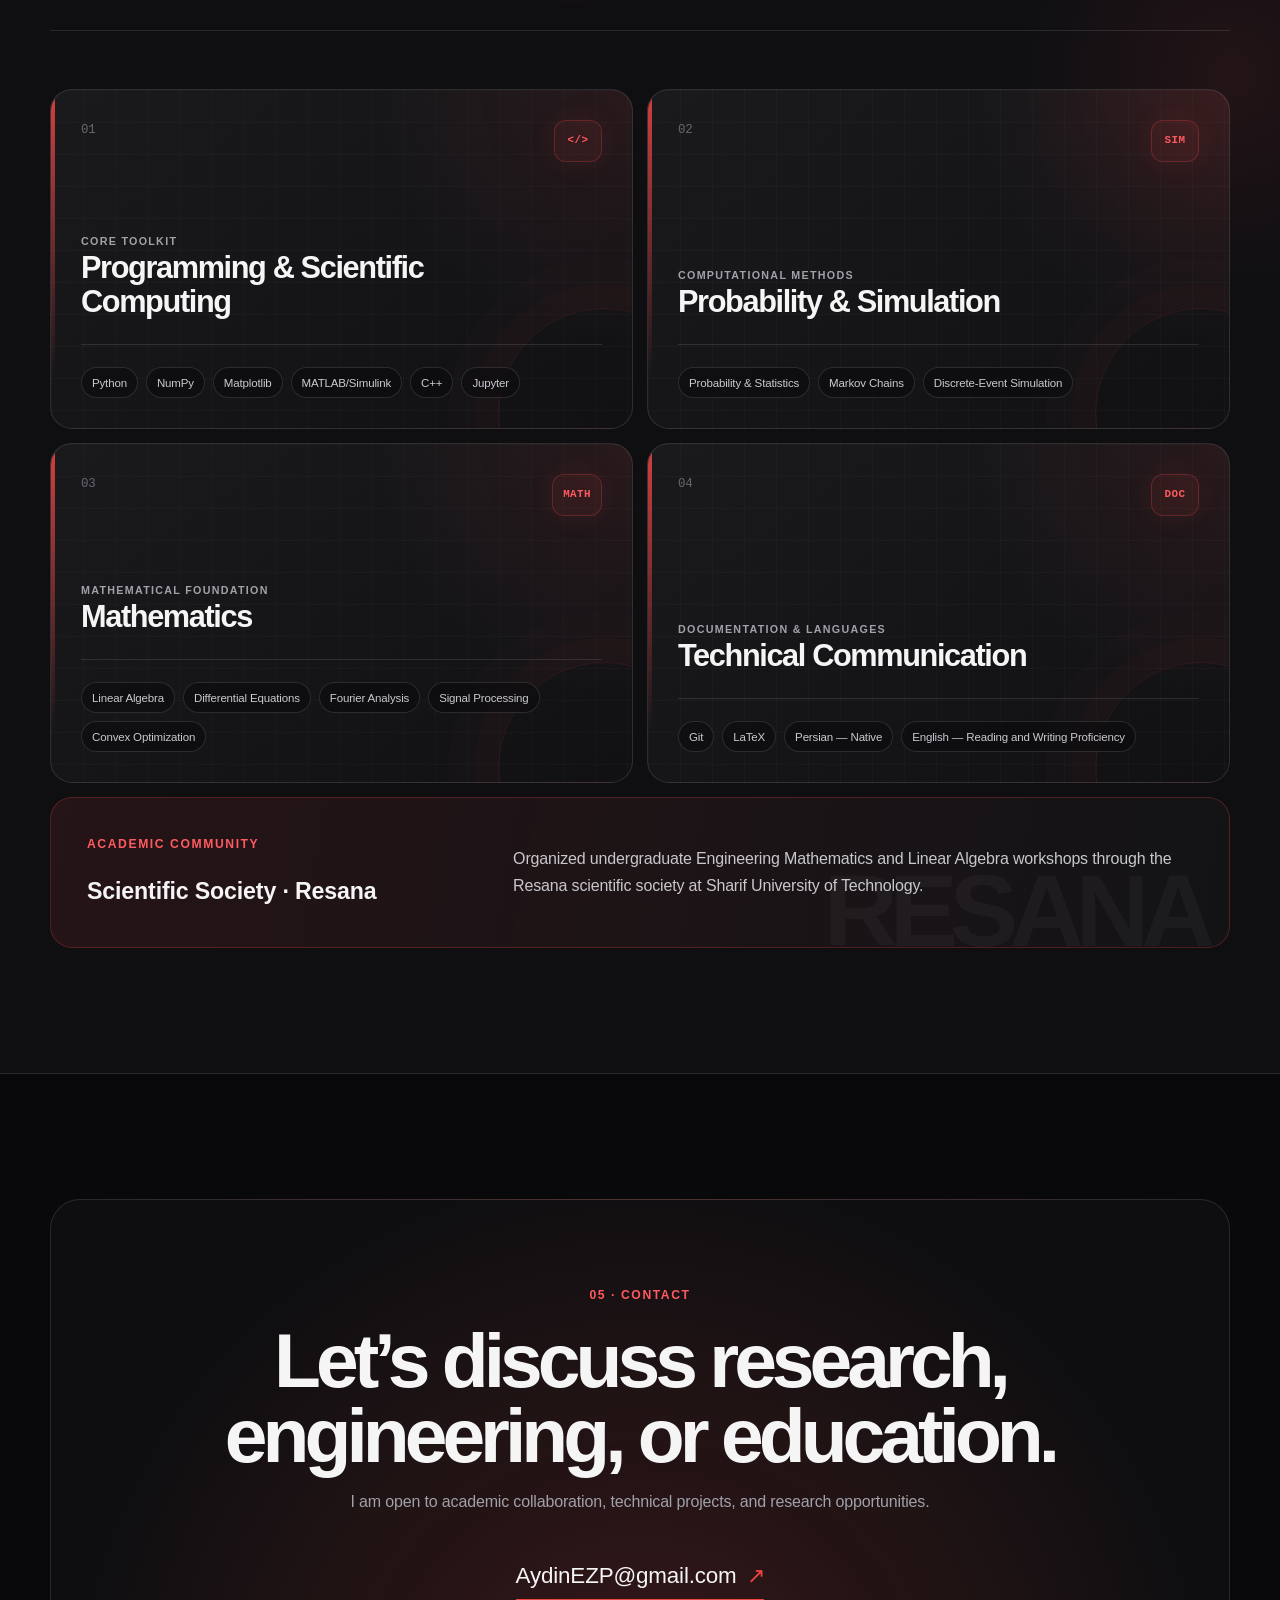
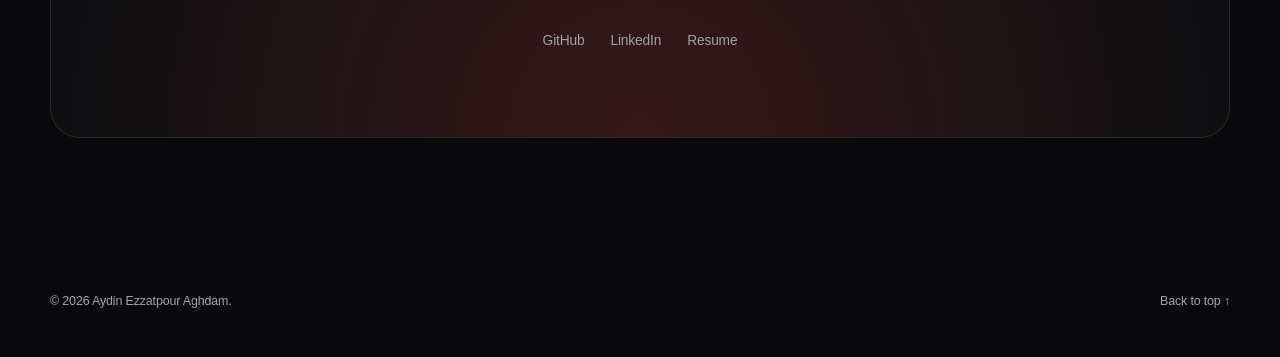
==== commit 8ba5e77a: "Update website and resume for September 2026" ====
--- a/index.html
+++ b/index.html
@@ -5,13 +5,13 @@
   <meta http-equiv="Content-Type" content="text/html; charset=UTF-8">
   <meta name="viewport" content="width=device-width, initial-scale=1">
   <title>Aydin Ezzatpour Aghdam | Electrical Engineering</title>
-  <meta name="description" content="Personal website of Aydin Ezzatpour Aghdam, an Electrical Engineering student at Sharif University of Technology interested in applied mathematics, machine learning, signal processing, and mathematical modeling.">
+  <meta name="description" content="Personal website of Aydin Ezzatpour Aghdam, an Electrical Engineering student at Sharif University of Technology researching federated learning, information-theoretic machine learning, and learning under data heterogeneity.">
   <meta name="author" content="Aydin Ezzatpour Aghdam">
   <meta name="theme-color" content="#09090b">
 
   <meta property="og:type" content="website">
   <meta property="og:title" content="Aydin Ezzatpour Aghdam | Electrical Engineering">
-  <meta property="og:description" content="Electrical Engineering student, teaching assistant, and technical project developer at Sharif University of Technology.">
+  <meta property="og:description" content="Electrical Engineering undergraduate and teaching assistant at Sharif University of Technology, researching client selection in federated learning.">
   <meta property="og:url" content="https://aydinezp.github.io/">
   <meta property="og:image" content="https://aydinezp.github.io/assets/profile.jpg">
   <meta name="twitter:card" content="summary">
@@ -75,14 +75,14 @@
           <span>Aghdam</span>
         </h1>
         <p class="hero-lead">
-          Undergraduate electrical engineering student and teaching assistant focused on
-          applied mathematics, probability, signal processing, machine learning, and
-          reproducible technical work.
+          Undergraduate electrical engineering student and teaching assistant exploring
+          federated learning, information-theoretic machine learning, and statistical
+          learning theory.
         </p>
 
         <div class="hero-actions">
           <a class="button button-primary" href="#projects">Explore projects</a>
-          <a class="button button-secondary" href="assets/Aydin-Ezzatpour-Resume.pdf" download>Download resume</a>
+          <a class="button button-secondary" href="assets/Aydin-Ezzatpour-Resume.pdf?v=20260929" download>Download resume</a>
         </div>
 
         <div class="social-row" aria-label="Social links">
@@ -135,8 +135,8 @@
         <p>Sharif University</p>
       </article>
       <article>
-        <strong>Head<span> TA</span></strong>
-        <p>Engineering Mathematics</p>
+        <strong>Current<span> TA</span></strong>
+        <p>Engineering Probability &amp; Statistics</p>
       </article>
     </section>
 
@@ -150,15 +150,29 @@
         <div class="about-copy reveal">
           <p class="large-copy">
             I am an undergraduate Electrical Engineering student at Sharif University
-            of Technology. My work sits at the intersection of mathematical modeling,
-            scientific computing, signal processing, and engineering education.
+            of Technology. My research interests center on federated learning,
+            information-theoretic machine learning, and learning under data
+            heterogeneity and distribution shift.
           </p>
           <p>
-            Alongside coursework, I have contributed as a teaching assistant across
-            engineering mathematics, linear algebra, signals and systems, electronics,
-            and introductory electrical engineering. I enjoy turning mathematical
-            ideas into structured explanations, reproducible simulations, and
-            source-backed technical reports.
+            I currently serve as a teaching assistant for Engineering Probability and
+            Statistics with Dr. Yasaei, following roles in engineering mathematics,
+            linear algebra, and signals and systems.
+          </p>
+          <h3>Undergraduate research</h3>
+          <p><strong>Optimal Client Selection in Federated Learning</strong><br>2026 &mdash; Present</p>
+          <p>
+            My B.Sc. research investigates client selection under non-IID data and
+            communication budgets using information-theoretic generalization bounds
+            and KL-divergence-based distribution mismatch. I am studying source-aware
+            target-risk bounds, cost-aware sample allocation, and admission thresholds
+            for excluding highly mismatched clients, while reproducing supporting
+            numerical experiments.
+          </p>
+          <h3>Current graduate coursework</h3>
+          <p>
+            Alongside my undergraduate degree, I am taking graduate courses in
+            Information and Coding Theory and Probabilistic Analysis in High Dimensions.
           </p>
         </div>
 
@@ -169,19 +183,26 @@
           <dl>
             <div><dt>Period</dt><dd>2023 &mdash; Present</dd></div>
             <div><dt>GPA</dt><dd>18.46 / 20</dd></div>
-            <div><dt>Focus</dt><dd>Math &middot; Signals &middot; ML &middot; Optimization</dd></div>
+            <div><dt>Focus</dt><dd>Learning Theory &middot; Information Theory &middot; Optimization</dd></div>
+          </dl>
+          <h4>Selected coursework</h4>
+          <dl>
+            <div><dt>Engineering Mathematics</dt><dd>20/20</dd></div>
+            <div><dt>Digital Signal Processing</dt><dd>20/20</dd></div>
+            <div><dt>Convex Optimization</dt><dd>19.6/20</dd></div>
+            <div><dt>Introduction to Machine Learning</dt><dd>19.4/20</dd></div>
+            <div><dt>Linear Algebra</dt><dd>19/20</dd></div>
           </dl>
         </aside>
       </div>
 
       <div class="interest-strip reveal" aria-label="Research interests">
-        <span>Applied Mathematics</span>
-        <span>Convex Optimization</span>
-        <span>Machine Learning</span>
-        <span>Probability & Statistics</span>
-        <span>Linear Algebra</span>
-        <span>Signal Processing</span>
-        <span>Mathematical Modeling</span>
+        <span>Federated Learning</span>
+        <span>Information-Theoretic Machine Learning</span>
+        <span>Statistical Learning Theory</span>
+        <span>Distributed Optimization</span>
+        <span>Learning under Data Heterogeneity and Distribution Shift</span>
+        <span>Sequential Anomaly Detection</span>
       </div>
     </section>
 
@@ -194,11 +215,21 @@
 
         <div class="timeline">
           <article class="timeline-item reveal">
+            <div class="timeline-date">Current</div>
+            <div>
+              <p class="role-type">Teaching Assistant</p>
+              <h3>Engineering Probability and Statistics</h3>
+              <p>Department of Electrical Engineering, Sharif University of Technology.</p>
+              <span>Instructor: Dr. Yasaei</span>
+            </div>
+          </article>
+
+          <article class="timeline-item reveal">
             <div class="timeline-date">Feb 2026 &mdash; Jun 2026</div>
             <div>
               <p class="role-type">Head Teaching Assistant</p>
               <h3>Engineering Mathematics</h3>
-              <p>Coordinating exercise and quiz design, grading, recitations, and course-support tasks; authoring assessments aligned with course objectives.</p>
+              <p>Coordinated exercise and quiz design, grading, recitations, and course-support tasks; authored assessments aligned with course objectives.</p>
               <span>Instructor: Dr. Shishegar</span>
             </div>
           </article>
@@ -208,7 +239,7 @@
             <div>
               <p class="role-type">Teaching Assistant</p>
               <h3>Engineering Mathematics</h3>
-              <p>Conducting problem-solving recitations and authoring assignments designed to strengthen conceptual understanding.</p>
+              <p>Conducted problem-solving recitations and authored assignments designed to strengthen conceptual understanding.</p>
               <span>Instructor: Dr. Banaei</span>
             </div>
           </article>
@@ -218,7 +249,7 @@
             <div>
               <p class="role-type">Teaching Assistant</p>
               <h3>Linear Algebra</h3>
-              <p>Leading structured recitations, grading assignments and exams, and providing feedback on core linear-algebra concepts.</p>
+              <p>Led structured recitations, graded assignments and exams, and provided feedback on core linear-algebra concepts.</p>
               <span>Instructor: Dr. Molk-Araei</span>
             </div>
           </article>
@@ -280,7 +311,7 @@
       <div class="section-heading section-heading-row reveal">
         <div>
           <p class="kicker">03 &middot; Selected work</p>
-          <h2>Technical projects.</h2>
+          <h2>Selected course projects.</h2>
         </div>
         <a class="text-link" href="https://github.com/AydinEZP?tab=repositories" target="_blank" rel="noreferrer">
           View all repositories <span>&#8599;</span>
@@ -291,67 +322,35 @@
         <article class="project-card featured reveal">
           <div class="project-number">01</div>
           <div>
-            <p class="project-domain">Probability &middot; Simulation</p>
-            <h3>Queueing Theory, Markov Chains & Discrete-Event Simulation</h3>
-            <p>Analytical queueing models and continuous-time simulations for finite queues, feedback, throughput, and cost optimization, validated against analytical formulas.</p>
-            <div class="tags"><span>Python</span><span>Markov Chains</span><span>Discrete Events</span></div>
+            <p class="project-domain">Machine Learning &middot; Sequential Anomaly Detection</p>
+            <h3>Sequence Anomaly Detection with OC-SVM, HMM/Viterbi, and HMAD</h3>
+            <p>Implemented and evaluated OC-SVM baselines, Gaussian HMMs, log-space Viterbi decoding, and a simplified HMAD pipeline on Wafer and synthetic Gaussian sequences.</p>
+            <p>Achieved 0.9958 ROC-AUC with window-based OC-SVM on Wafer and 0.9907 F1 for Viterbi anomaly localization; analyzed limitations of compact hidden-state representations.</p>
+            <div class="tags"><span>OC-SVM</span><span>HMM / Viterbi</span><span>HMAD</span></div>
+          </div>
+          <span class="project-link muted" aria-label="Repository link not provided">&mdash;</span>
+        </article>
+
+        <article class="project-card reveal">
+          <div class="project-number">02</div>
+          <div>
+            <p class="project-domain">Probability &middot; Simulation &middot; Dec 2024</p>
+            <h3>Queueing Theory, Markov Chains &amp; Discrete-Event Simulation</h3>
+            <p>Modeled finite-capacity queues with Poisson arrivals, exponential service times, feedback, and continuous-time Markov chains. Derived throughput and cost measures, validated analytical results against reproducible simulations, and documented assumptions in an English technical report.</p>
+            <div class="tags"><span>Python</span><span>LaTeX</span><span>Markov Chains</span></div>
           </div>
           <a class="project-link" href="https://github.com/AydinEZP/probability-statistics-two-phase-project" target="_blank" rel="noreferrer" aria-label="Open queueing theory project on GitHub">&#8599;</a>
         </article>
 
         <article class="project-card reveal">
-          <div class="project-number">02</div>
+          <div class="project-number">03</div>
           <div>
-            <p class="project-domain">Signals &middot; Image Processing</p>
+            <p class="project-domain">Signal Processing &middot; Jun 2025</p>
             <h3>License Plate Recognition under Blur</h3>
-            <p>A closed-template recognition workflow using segmentation, correlation, downsampling, blur-direction estimation, and first-order inverse filtering.</p>
-            <div class="tags"><span>Python</span><span>NumPy</span><span>Signal Processing</span></div>
+            <p>Built a closed-template pipeline using grayscale preprocessing, thresholding, contour-based segmentation, and correlation-based matching. Estimated blur direction and applied spatial downsampling and first-order inverse filtering in a reproducible notebook with saved deblurred outputs.</p>
+            <div class="tags"><span>Python</span><span>Jupyter</span><span>NumPy</span></div>
           </div>
           <a class="project-link" href="https://github.com/AydinEZP/license-plate-recognition-signal-processing" target="_blank" rel="noreferrer" aria-label="Open license plate recognition project on GitHub">&#8599;</a>
-        </article>
-
-        <article class="project-card reveal">
-          <div class="project-number">03</div>
-          <div>
-            <p class="project-domain">Circuits &middot; Statistical Analysis</p>
-            <h3>50 Hz Active Notch-Filter Analysis</h3>
-            <p>Symbolic nodal analysis, transfer-function derivation, frequency response, Monte Carlo tolerance analysis, and component sensitivity.</p>
-            <div class="tags"><span>MATLAB</span><span>LTspice</span><span>Monte Carlo</span></div>
-          </div>
-          <a class="project-link" href="https://github.com/AydinEZP/ect-multiphase-circuit-filter" target="_blank" rel="noreferrer" aria-label="Open notch filter project on GitHub">&#8599;</a>
-        </article>
-
-        <article class="project-card reveal">
-          <div class="project-number">04</div>
-          <div>
-            <p class="project-domain">Electronics &middot; Control</p>
-            <h3>Analog PID Controller Design</h3>
-            <p>An op-amp PID architecture with proportional, leaky-integral, band-limited derivative, and summing stages, plus PCB-layout documentation.</p>
-            <div class="tags"><span>LTspice</span><span>Altium</span><span>LM324N</span></div>
-          </div>
-          <a class="project-link" href="https://github.com/AydinEZP/analog-circuit-pid-design" target="_blank" rel="noreferrer" aria-label="Open analog PID project on GitHub">&#8599;</a>
-        </article>
-
-        <article class="project-card reveal">
-          <div class="project-number">05</div>
-          <div>
-            <p class="project-domain">Networks &middot; Error Control</p>
-            <h3>Selective Repeat ARQ Simulation</h3>
-            <p>A bidirectional OMNeT++ data-link model with sliding windows, timeouts, acknowledgements, buffering, retransmission, and error-control comparisons.</p>
-            <div class="tags"><span>C++</span><span>OMNeT++</span><span>Hamming (7,4)</span></div>
-          </div>
-          <a class="project-link" href="https://github.com/AydinEZP/selective-repeat-arq-simulation" target="_blank" rel="noreferrer" aria-label="Open selective repeat project on GitHub">&#8599;</a>
-        </article>
-
-        <article class="project-card reveal">
-          <div class="project-number">06</div>
-          <div>
-            <p class="project-domain">Digital Logic &middot; Coding Theory</p>
-            <h3>Coding Theory & Decoding</h3>
-            <p>Study and implementation of basic linear block-code encoders and decoders, with error-detection and correction trade-off analysis.</p>
-            <div class="tags"><span>Linear Codes</span><span>Encoding</span><span>Decoding</span></div>
-          </div>
-          <span class="project-link muted" aria-label="No public repository">&mdash;</span>
         </article>
       </div>
     </section>
@@ -378,6 +377,7 @@
                 <span>Matplotlib</span>
                 <span>MATLAB/Simulink</span>
                 <span>C++</span>
+                <span>Jupyter</span>
               </div>
             </div>
           </article>
@@ -388,13 +388,12 @@
               <span class="skill-icon" aria-hidden="true">SIM</span>
             </div>
             <div class="skill-card-body">
-              <p class="skill-category">Engineering stack</p>
-              <h3>Simulation &amp; Engineering Tools</h3>
-              <div class="skill-tags" aria-label="Simulation and engineering tools">
-                <span>OMNeT++</span>
-                <span>PSpice</span>
-                <span>LTspice</span>
-                <span>Altium Designer</span>
+              <p class="skill-category">Computational methods</p>
+              <h3>Probability &amp; Simulation</h3>
+              <div class="skill-tags" aria-label="Probability and simulation methods">
+                <span>Probability &amp; Statistics</span>
+                <span>Markov Chains</span>
+                <span>Discrete-Event Simulation</span>
               </div>
             </div>
           </article>
@@ -411,7 +410,8 @@
                 <span>Linear Algebra</span>
                 <span>Differential Equations</span>
                 <span>Fourier Analysis</span>
-                <span>Probability &amp; Statistics</span>
+                <span>Signal Processing</span>
+                <span>Convex Optimization</span>
               </div>
             </div>
           </article>
@@ -425,10 +425,10 @@
               <p class="skill-category">Documentation &amp; languages</p>
               <h3>Technical Communication</h3>
               <div class="skill-tags" aria-label="Documentation and language skills">
+                <span>Git</span>
                 <span>LaTeX</span>
-                <span>Technical Reports</span>
                 <span>Persian &mdash; Native</span>
-                <span>English &mdash; Good Reading/Writing</span>
+                <span>English &mdash; Reading and Writing Proficiency</span>
               </div>
             </div>
           </article>
@@ -440,9 +440,9 @@
             <h3>Scientific Society &middot; Resana</h3>
           </div>
           <p>
-            Active member of the Electrical Engineering student society, contributing
-            to academic and student events and organizing undergraduate workshops in
-            Engineering Mathematics and Linear Algebra.
+            Organized undergraduate Engineering Mathematics and Linear Algebra
+            workshops through the Resana scientific society at Sharif University
+            of Technology.
           </p>
         </div>
       </div>
@@ -458,7 +458,7 @@
         <div class="contact-links">
           <a href="https://github.com/AydinEZP" target="_blank" rel="noreferrer">GitHub</a>
           <a href="https://linkedin.com/in/aydinEZP" target="_blank" rel="noreferrer">LinkedIn</a>
-          <a href="assets/Aydin-Ezzatpour-Resume.pdf" download>Resume</a>
+          <a href="assets/Aydin-Ezzatpour-Resume.pdf?v=20260929" download>Resume</a>
         </div>
       </div>
     </section>
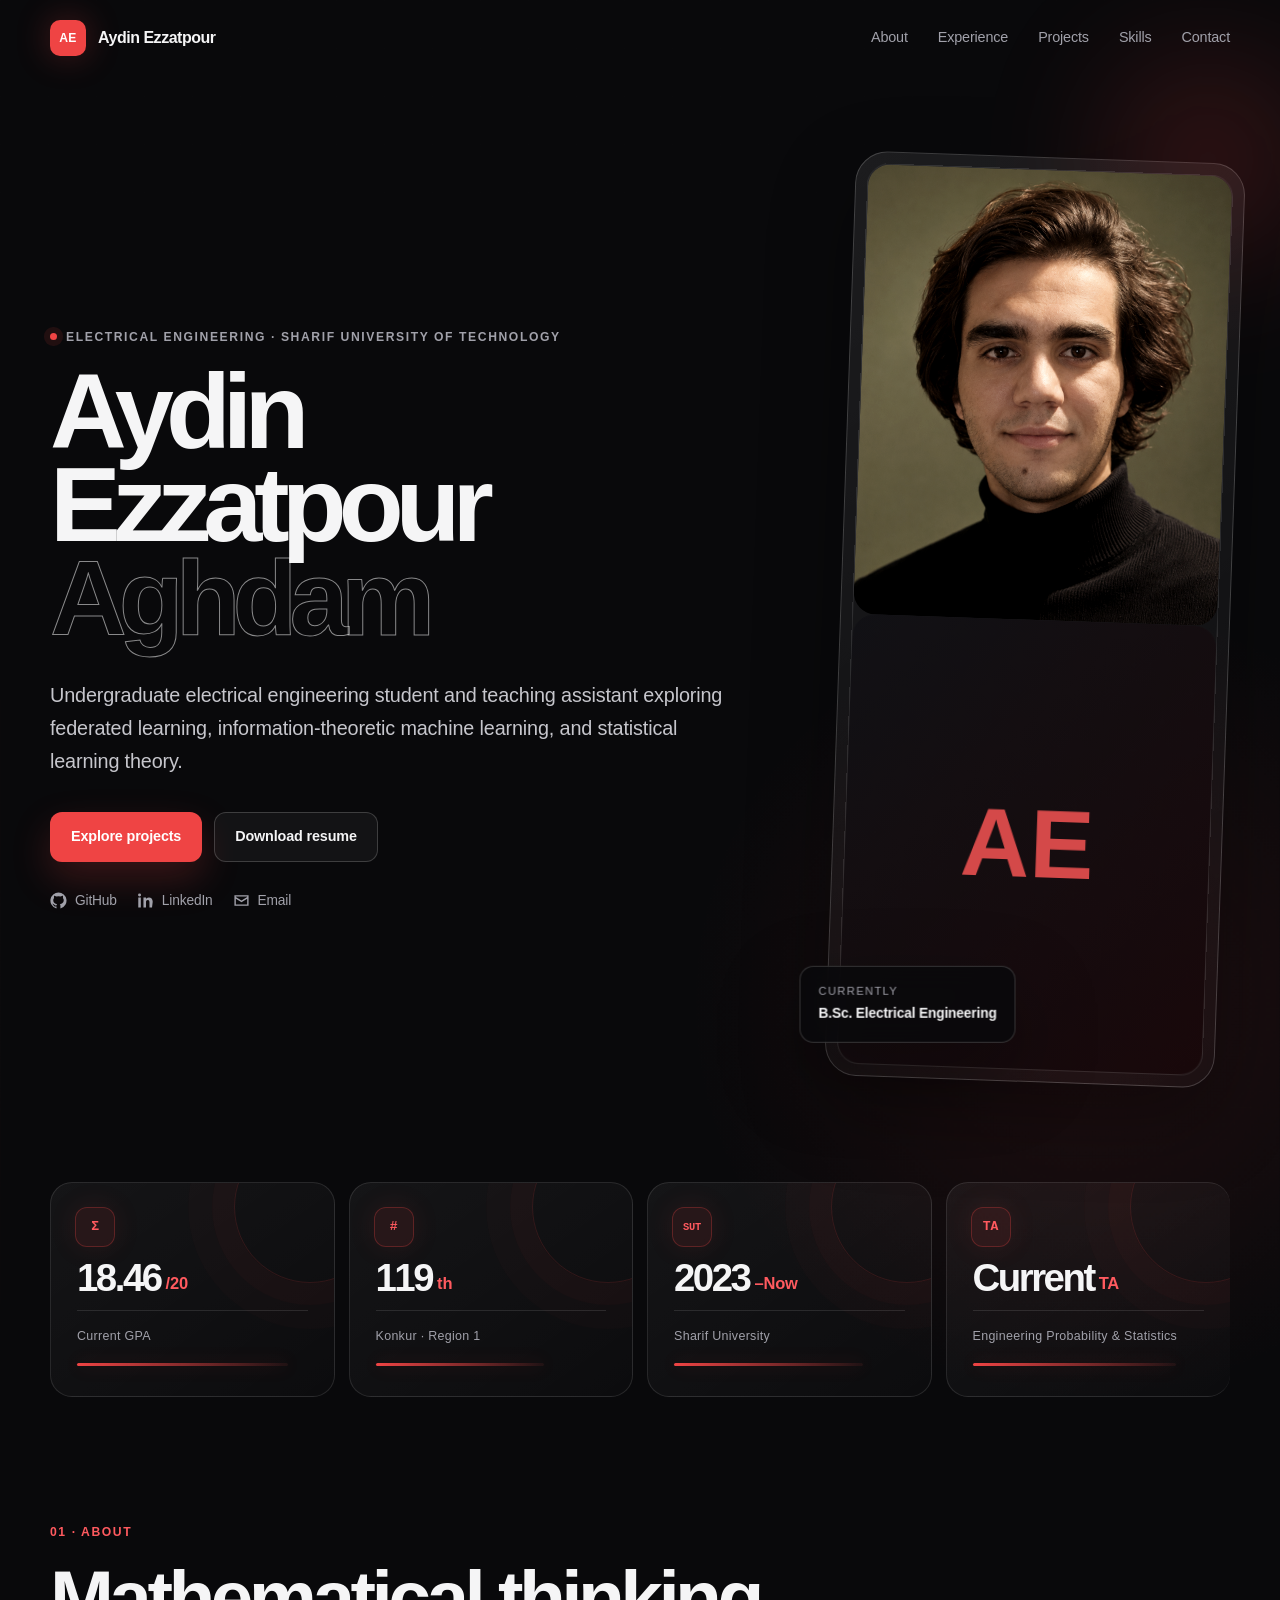
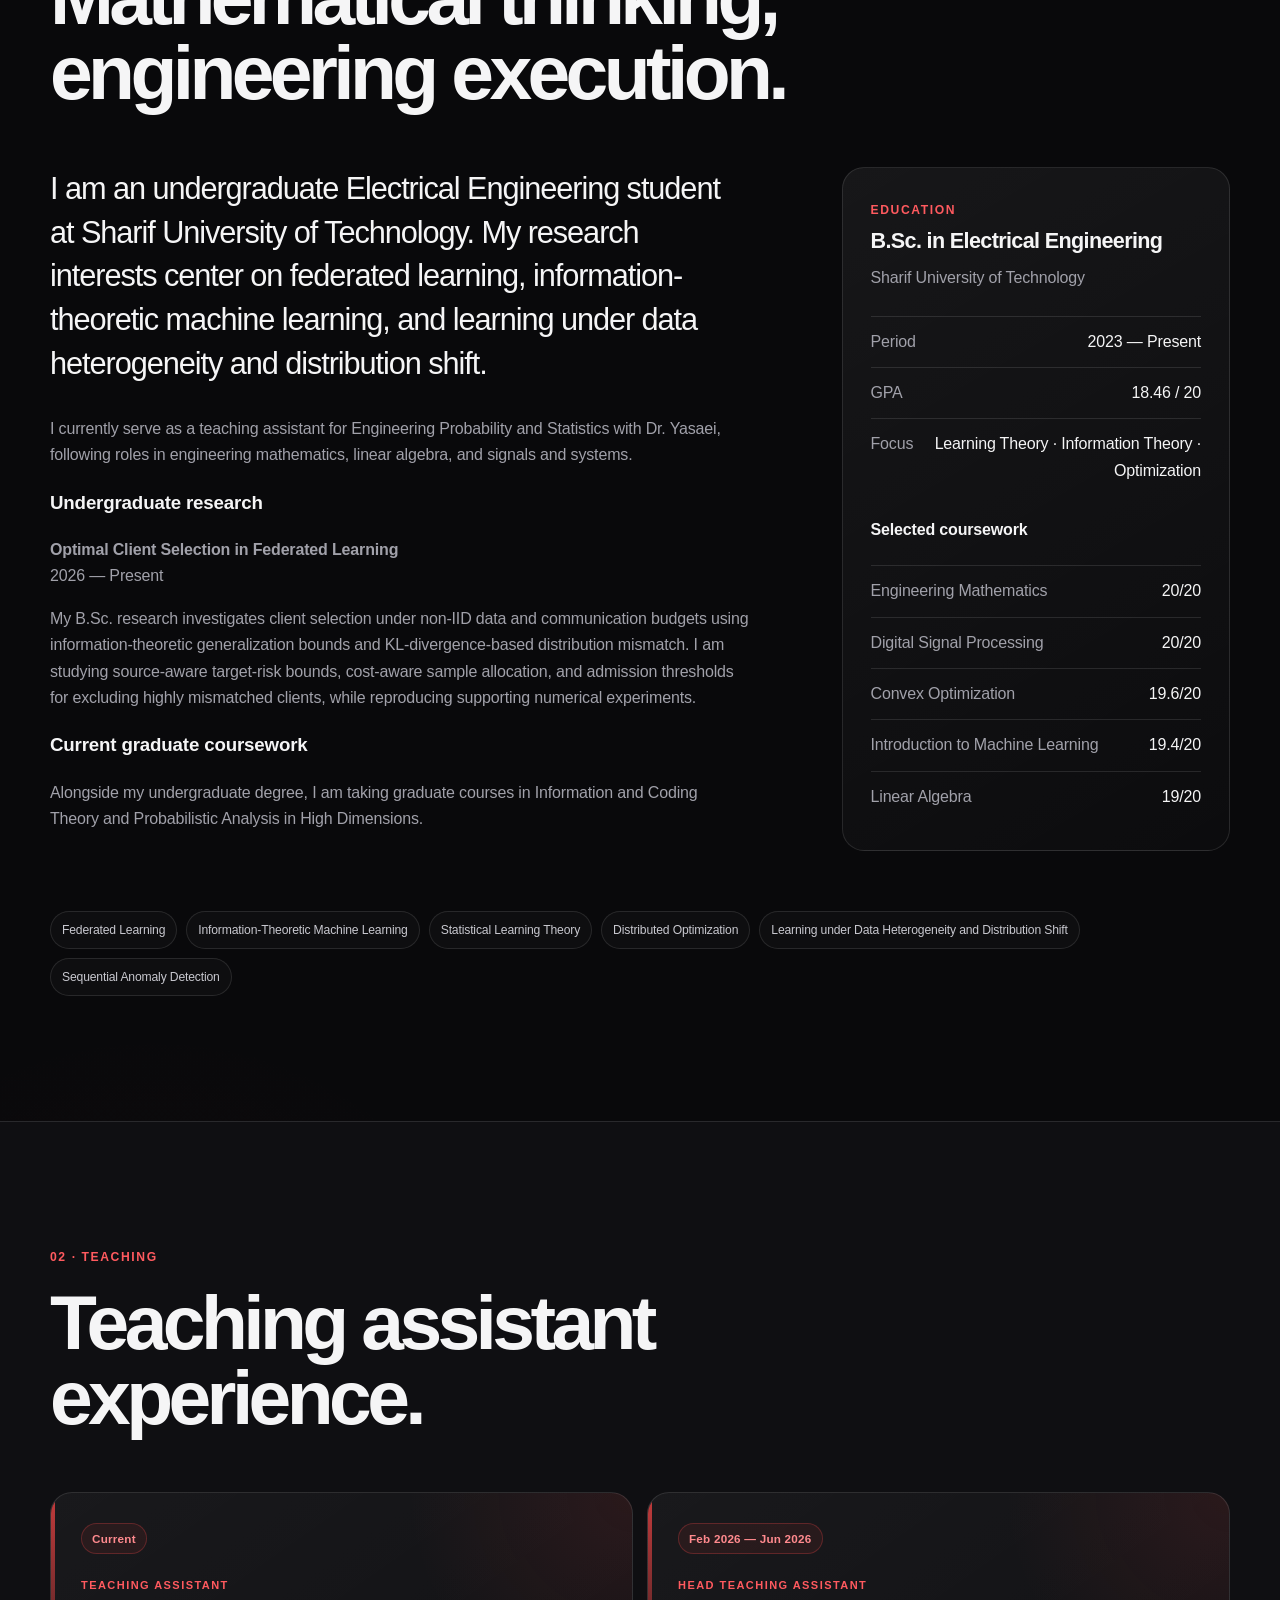
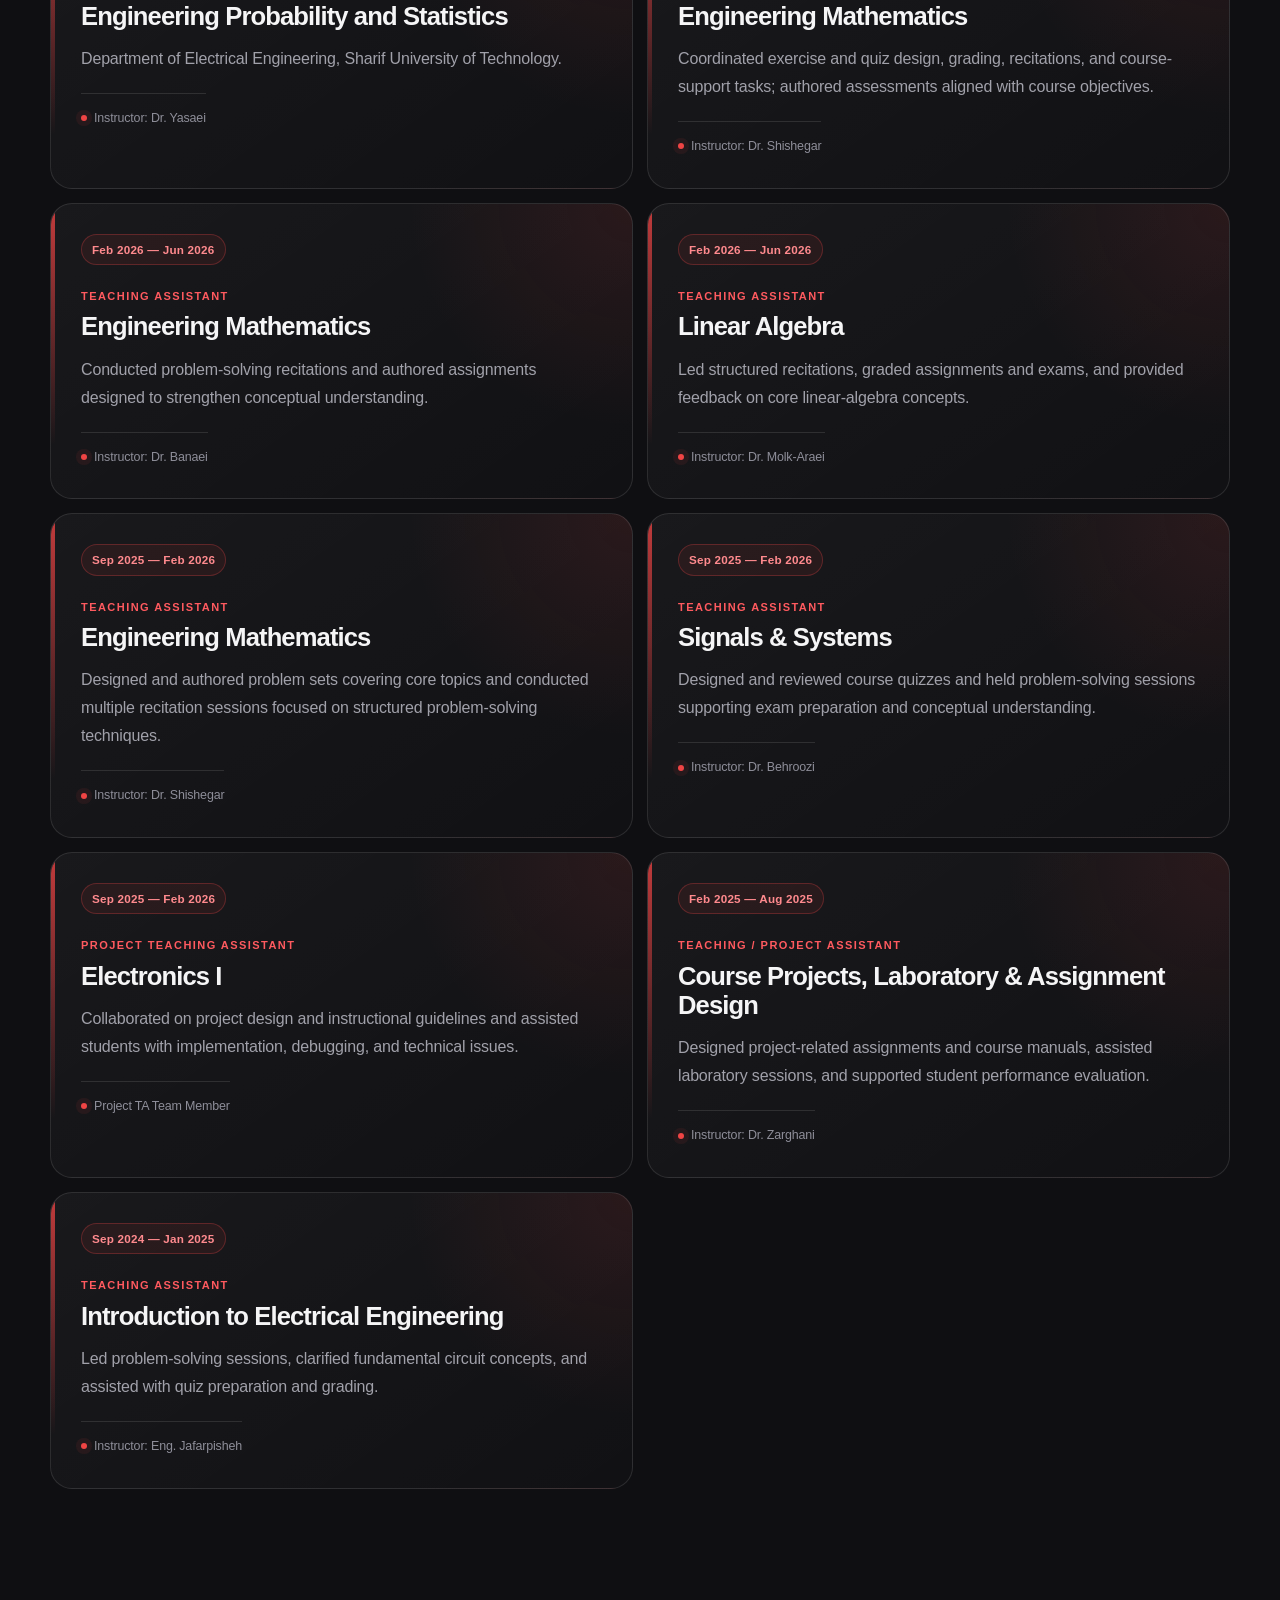
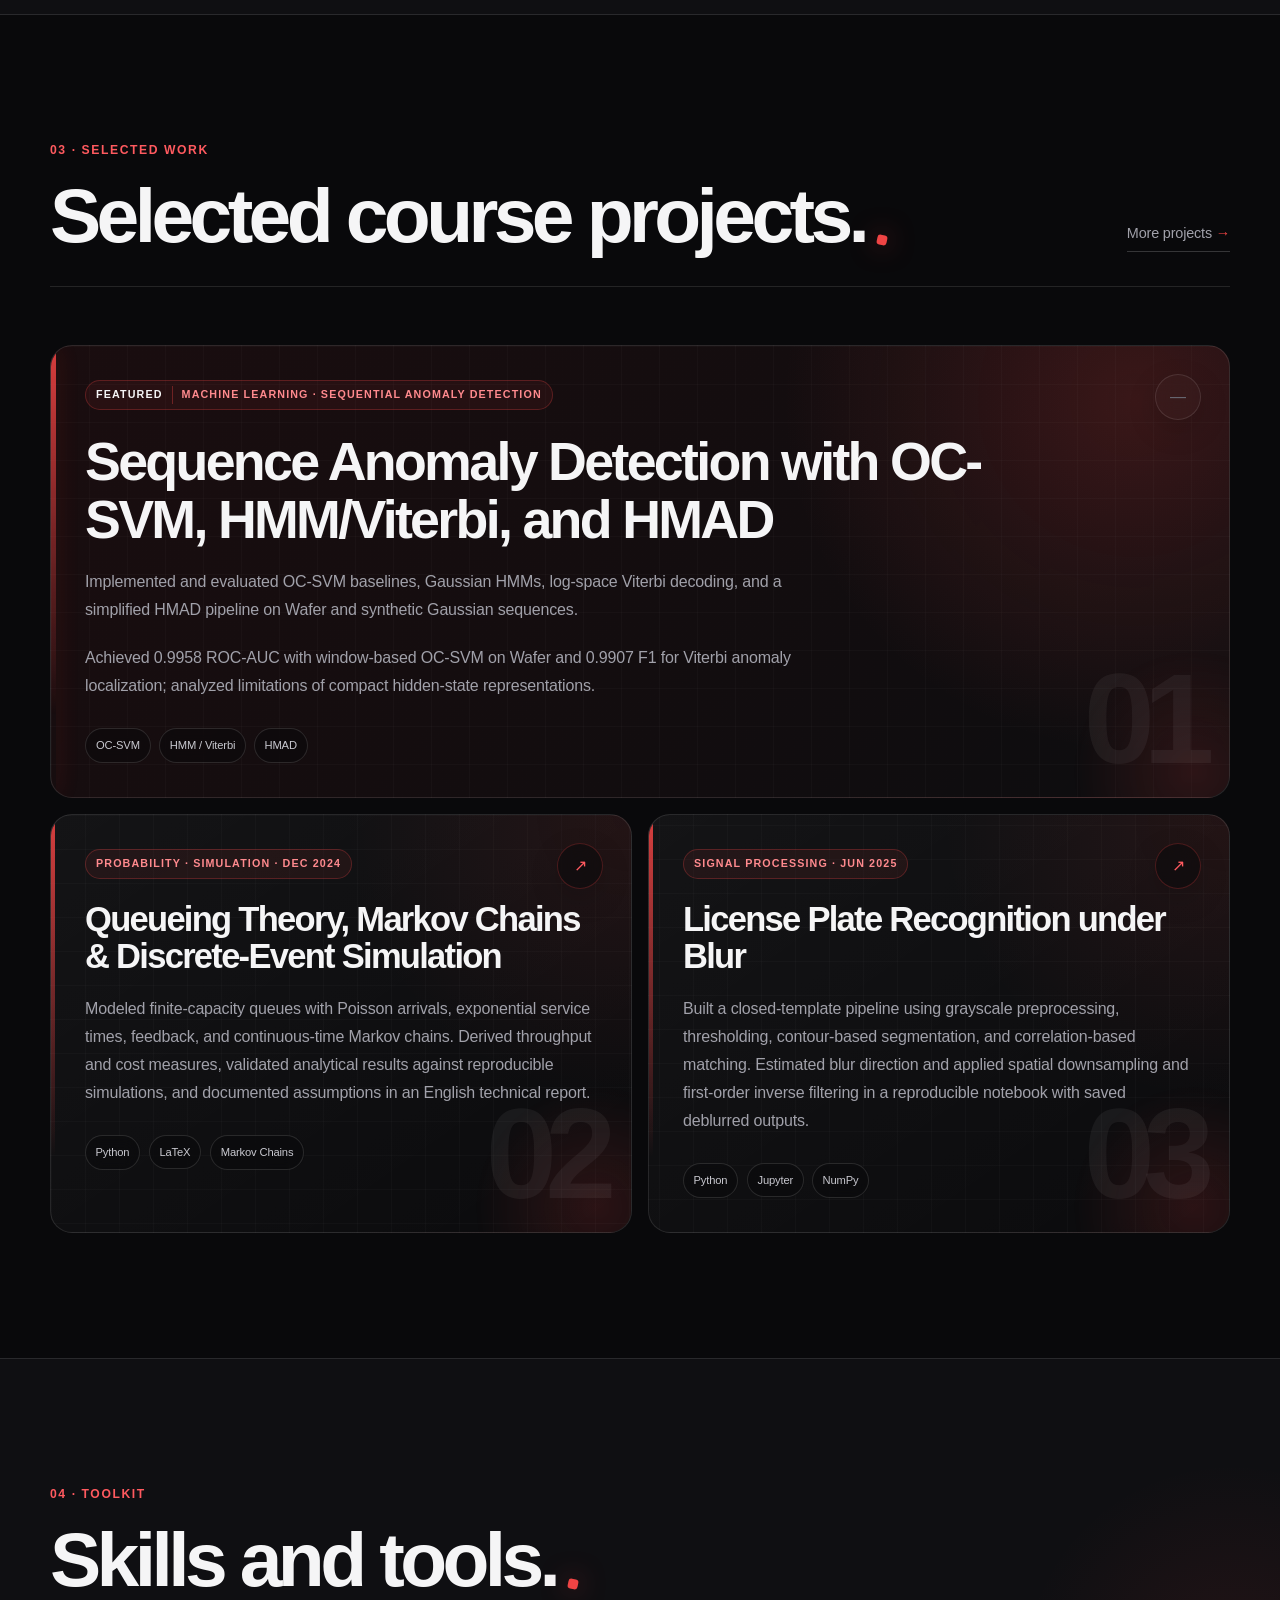
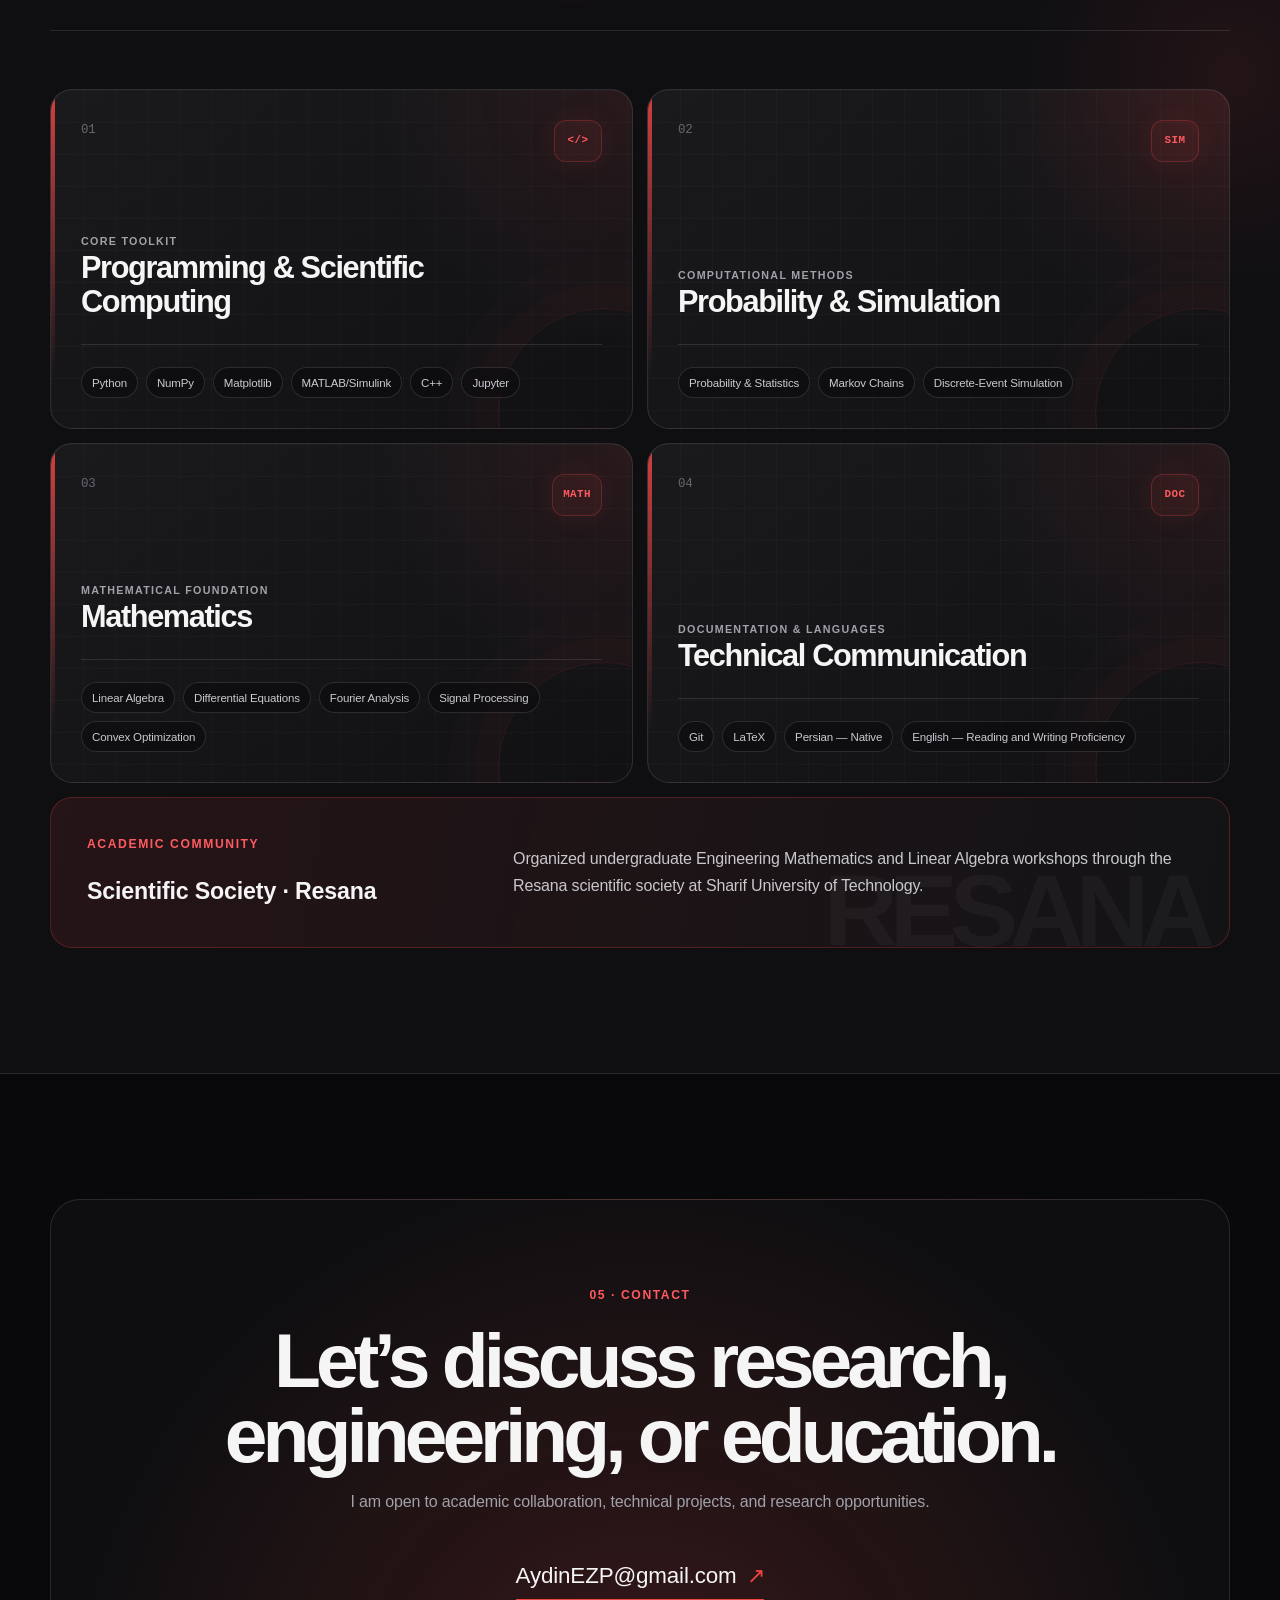
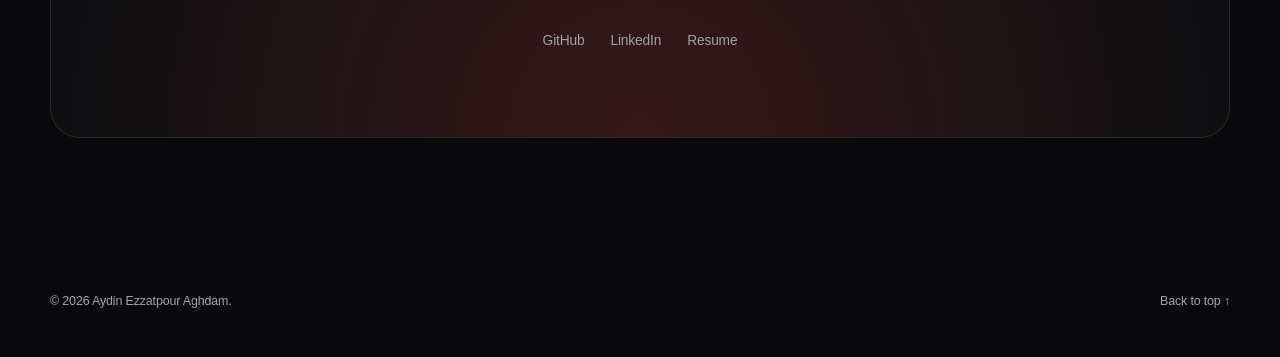
==== commit de89fe17: "Keep additional engineering projects on a separate page" ====
--- a/index.html
+++ b/index.html
@@ -313,8 +313,8 @@
           <p class="kicker">03 &middot; Selected work</p>
           <h2>Selected course projects.</h2>
         </div>
-        <a class="text-link" href="https://github.com/AydinEZP?tab=repositories" target="_blank" rel="noreferrer">
-          View all repositories <span>&#8599;</span>
+        <a class="text-link" href="projects.html">
+          More projects <span>&#8594;</span>
         </a>
       </div>
 
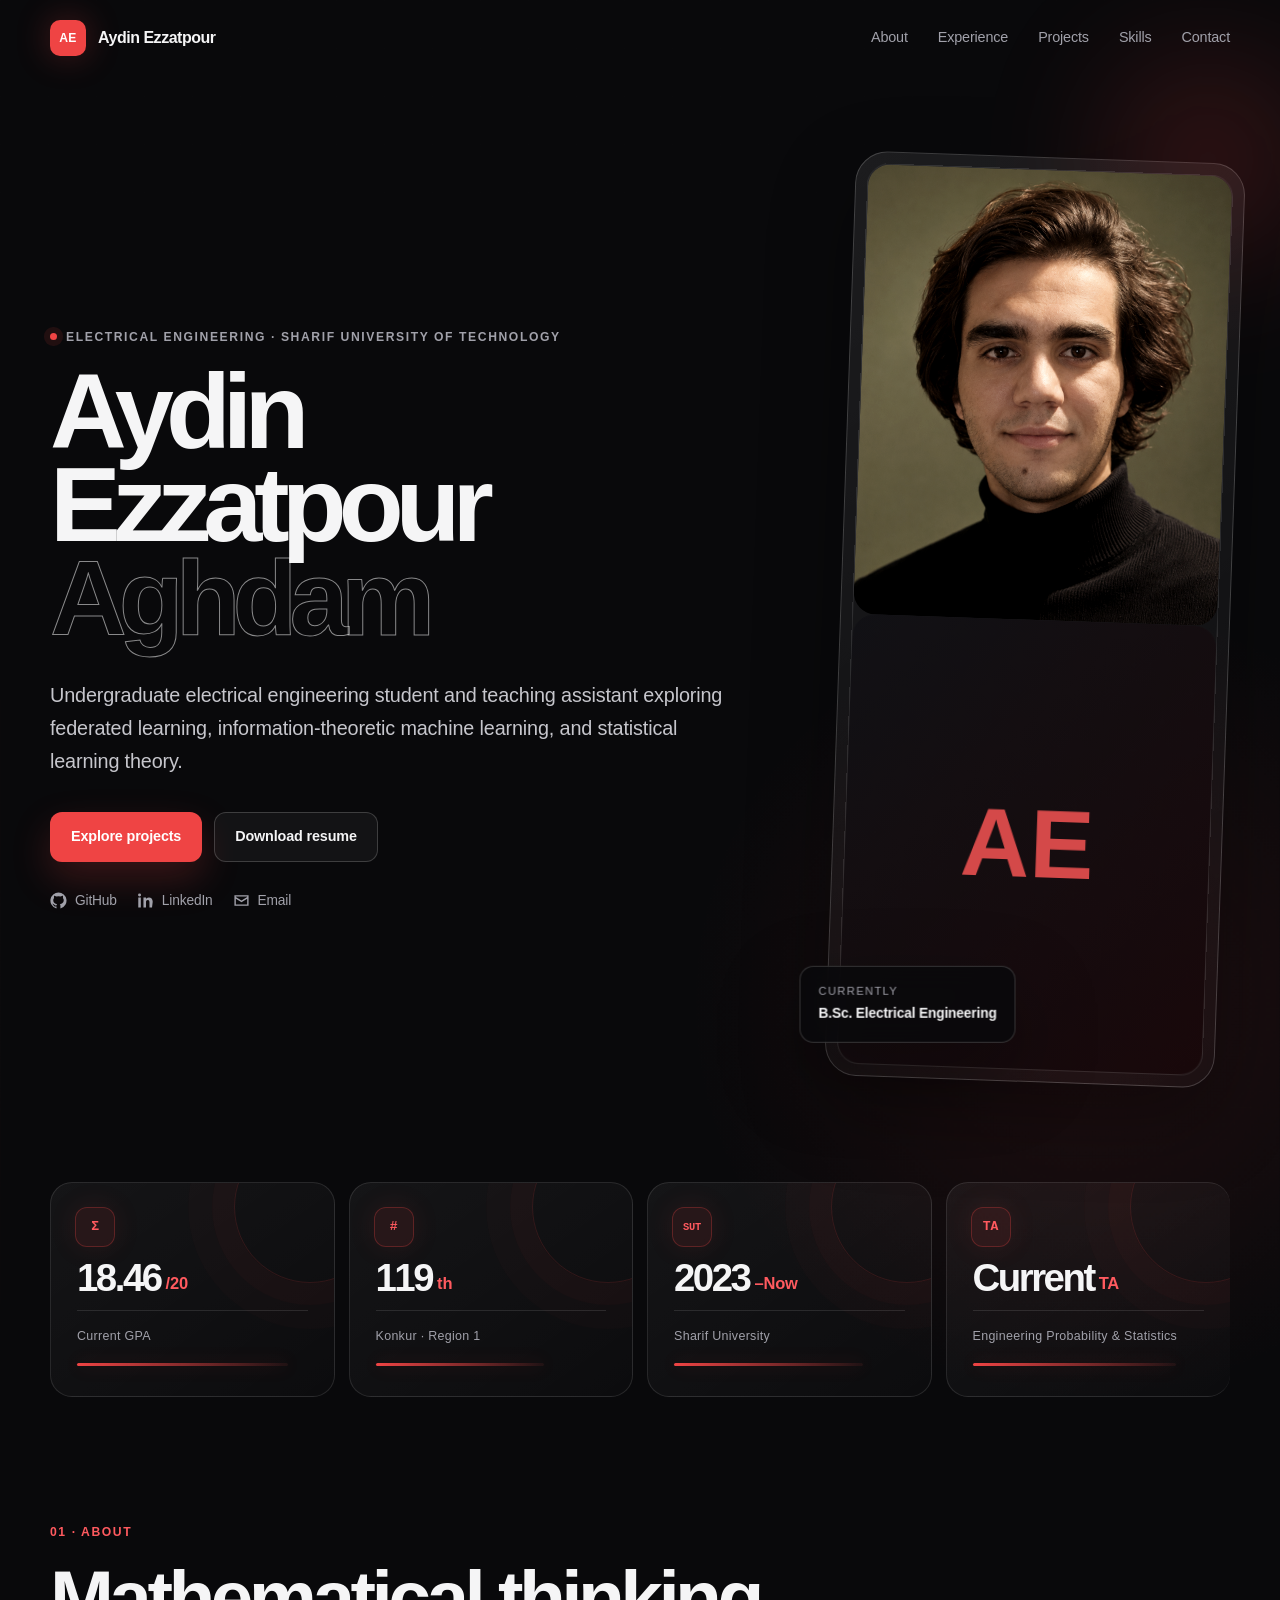
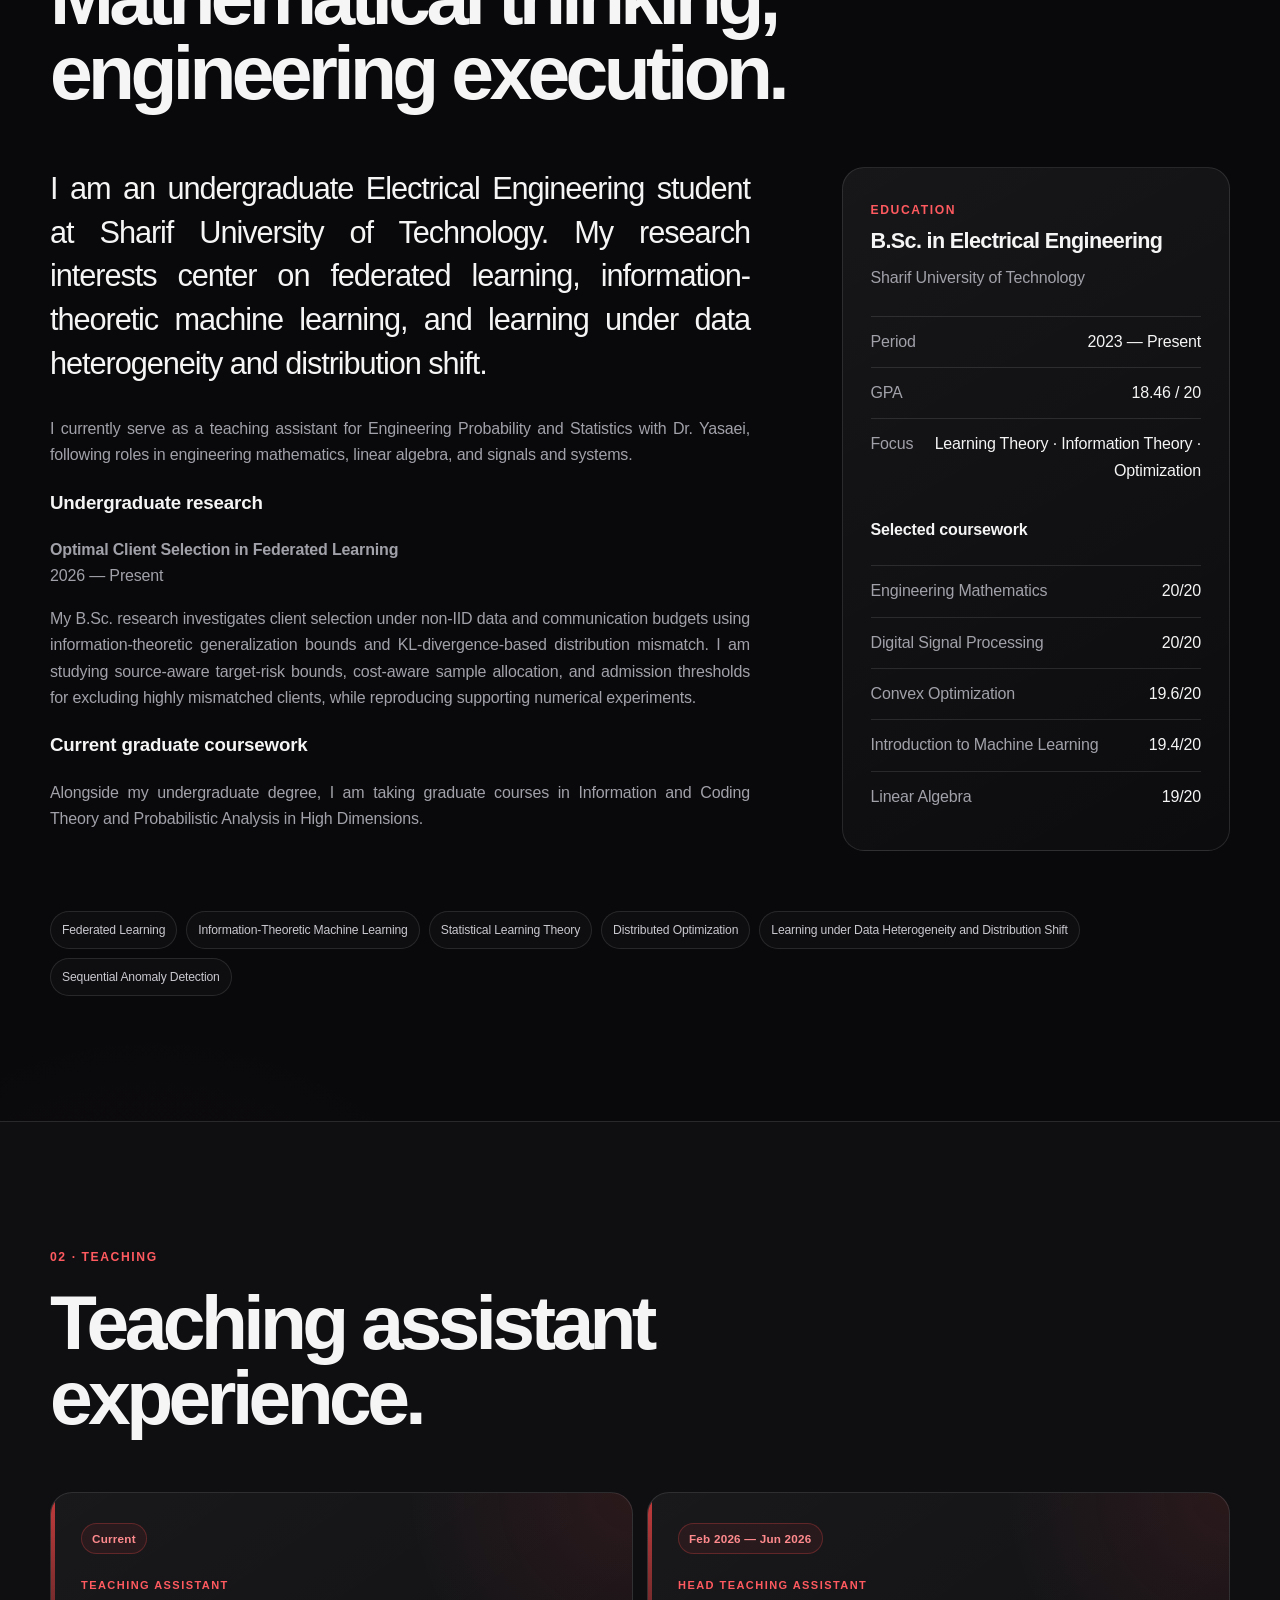
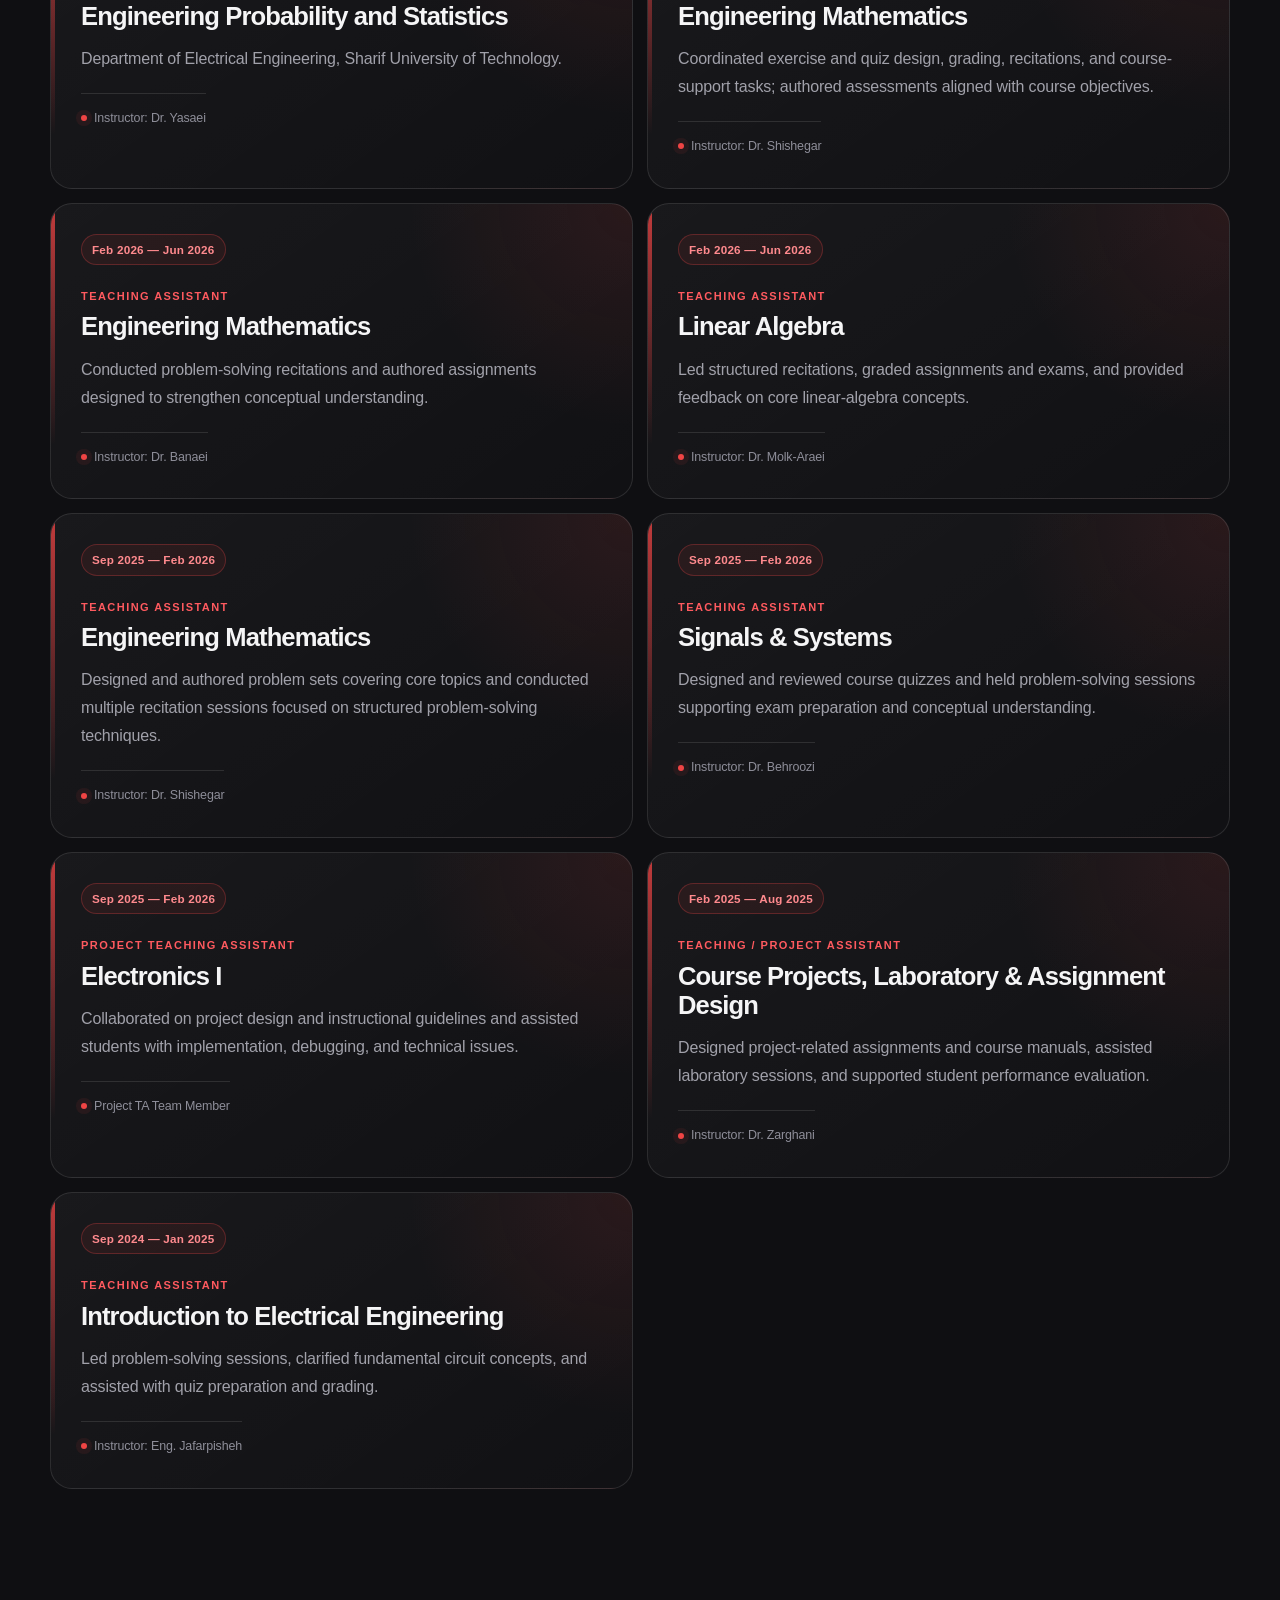
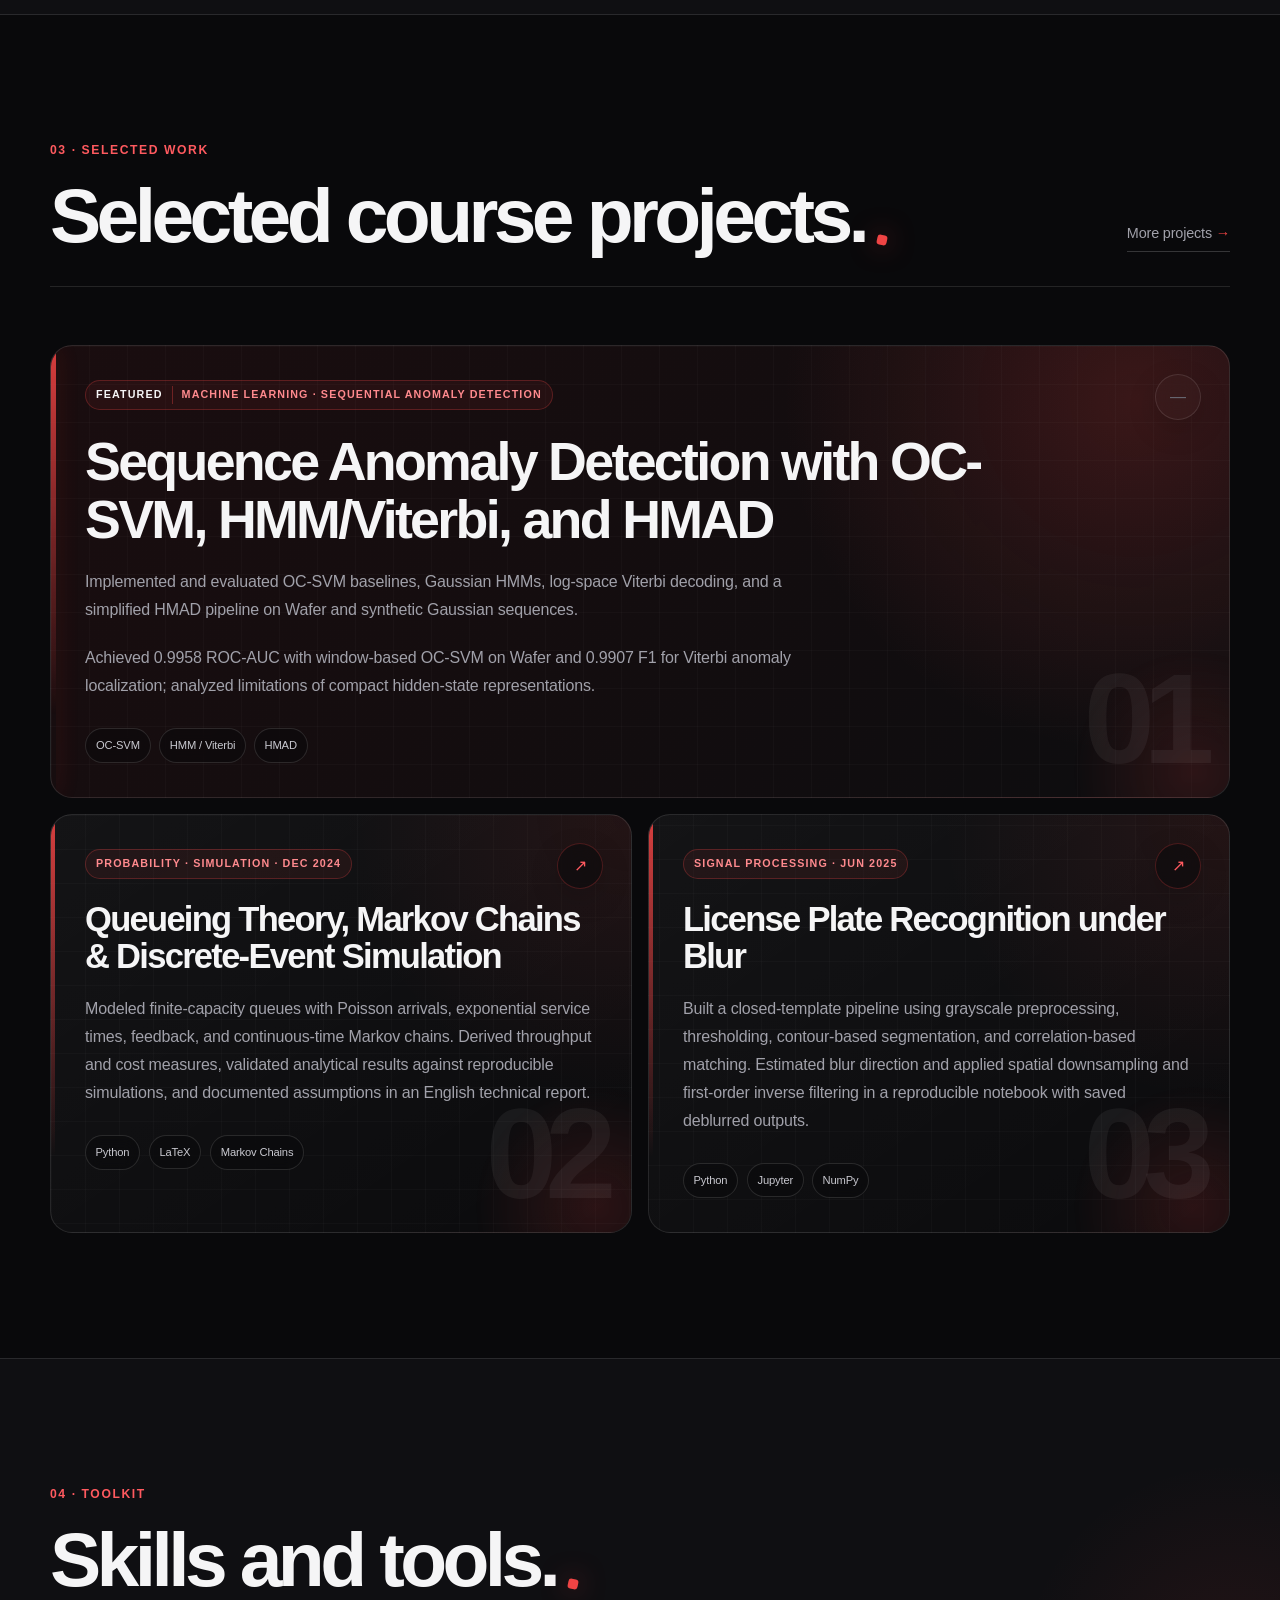
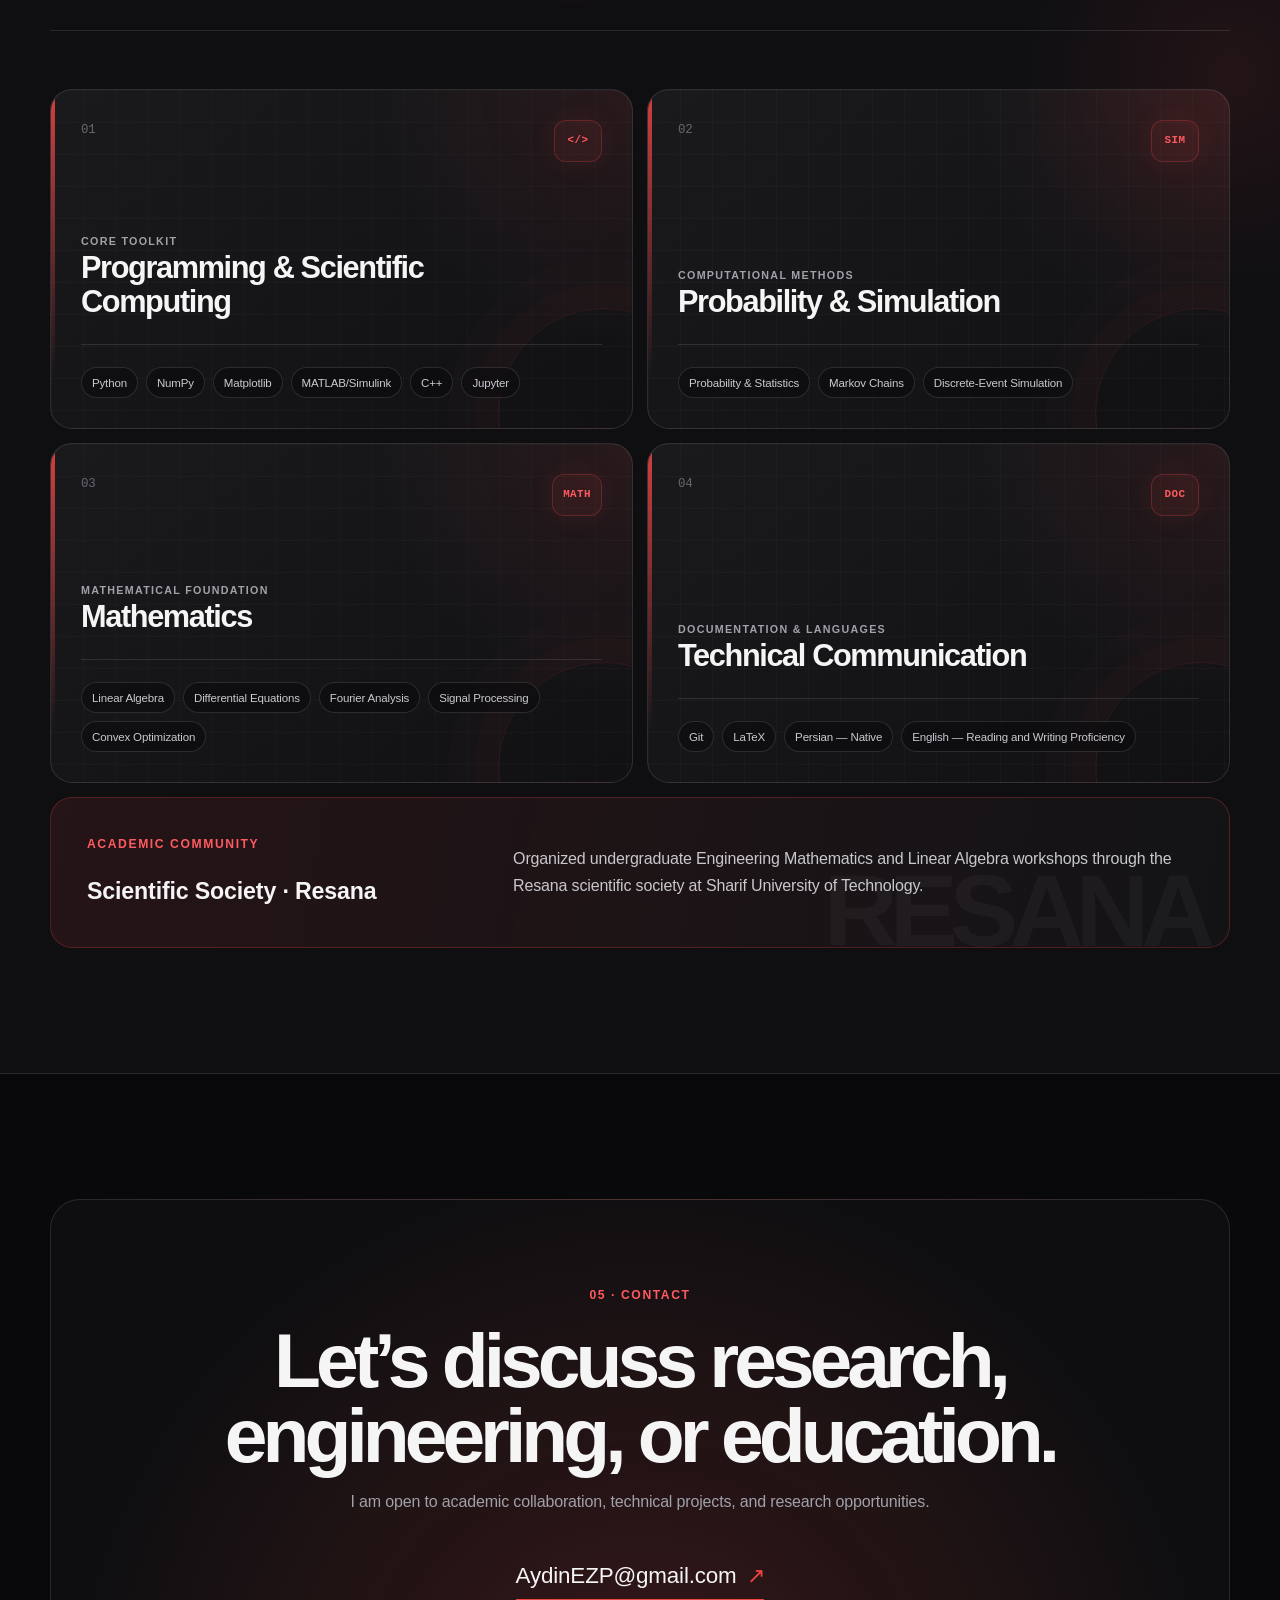
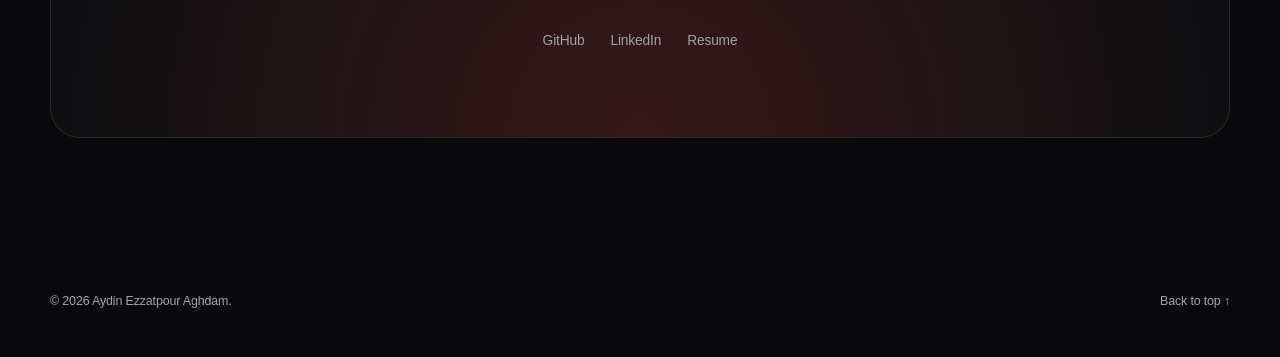
==== commit 9a958ae6: "Align About paragraphs on desktop" ====
--- a/index.html
+++ b/index.html
@@ -18,7 +18,7 @@
 
   <link rel="canonical" href="https://aydinezp.github.io/">
   <link rel="icon" href="assets/favicon.svg" type="image/svg+xml">
-  <link rel="stylesheet" href="styles.css?v=7">
+  <link rel="stylesheet" href="styles.css?v=20260929-align">
   <script src="script.js" defer></script>
 
   <script type="application/ld+json">
--- a/styles.css
+++ b/styles.css
@@ -1362,3 +1362,12 @@
     transform: none;
   }
 }
+
+/* Align About paragraphs on wide screens; retain natural spacing on mobile. */
+@media (min-width: 901px) {
+  #about .about-copy > p {
+    text-align: justify;
+    text-align-last: left;
+    hyphens: manual;
+  }
+}
